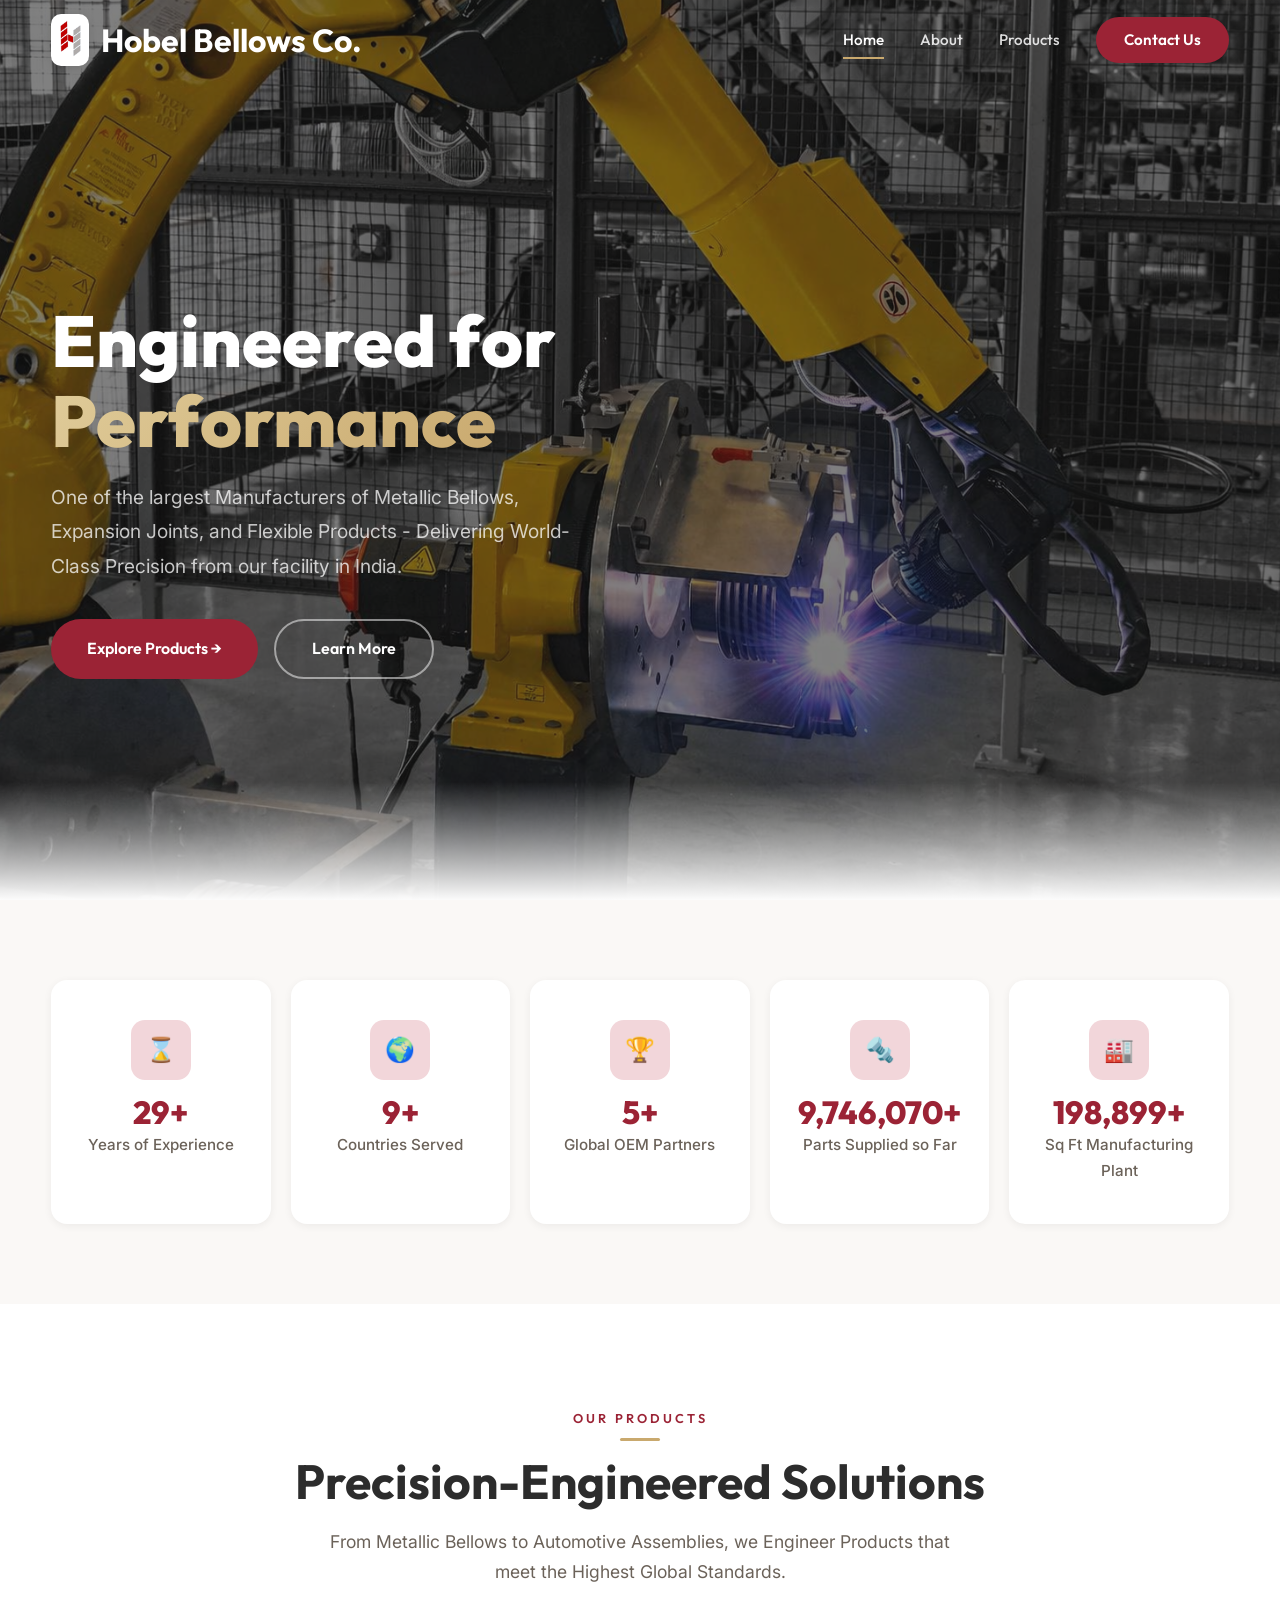
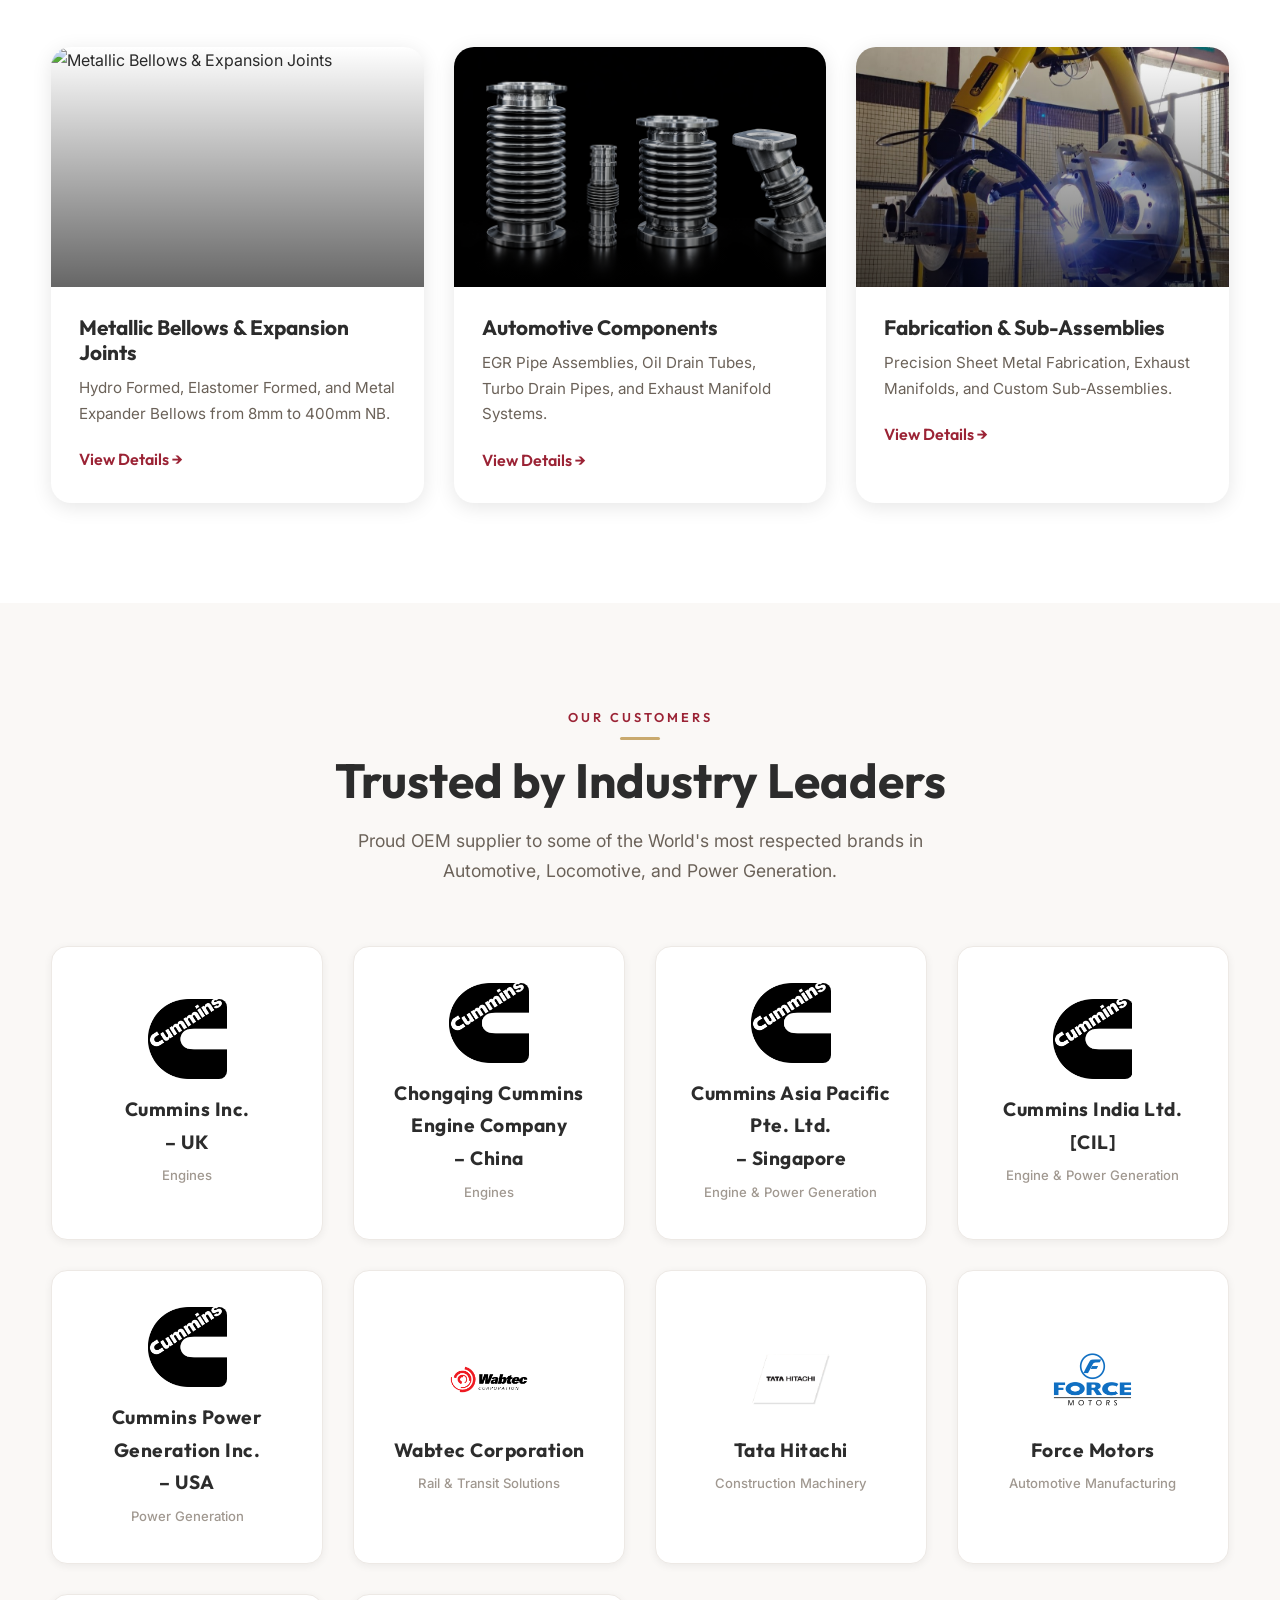
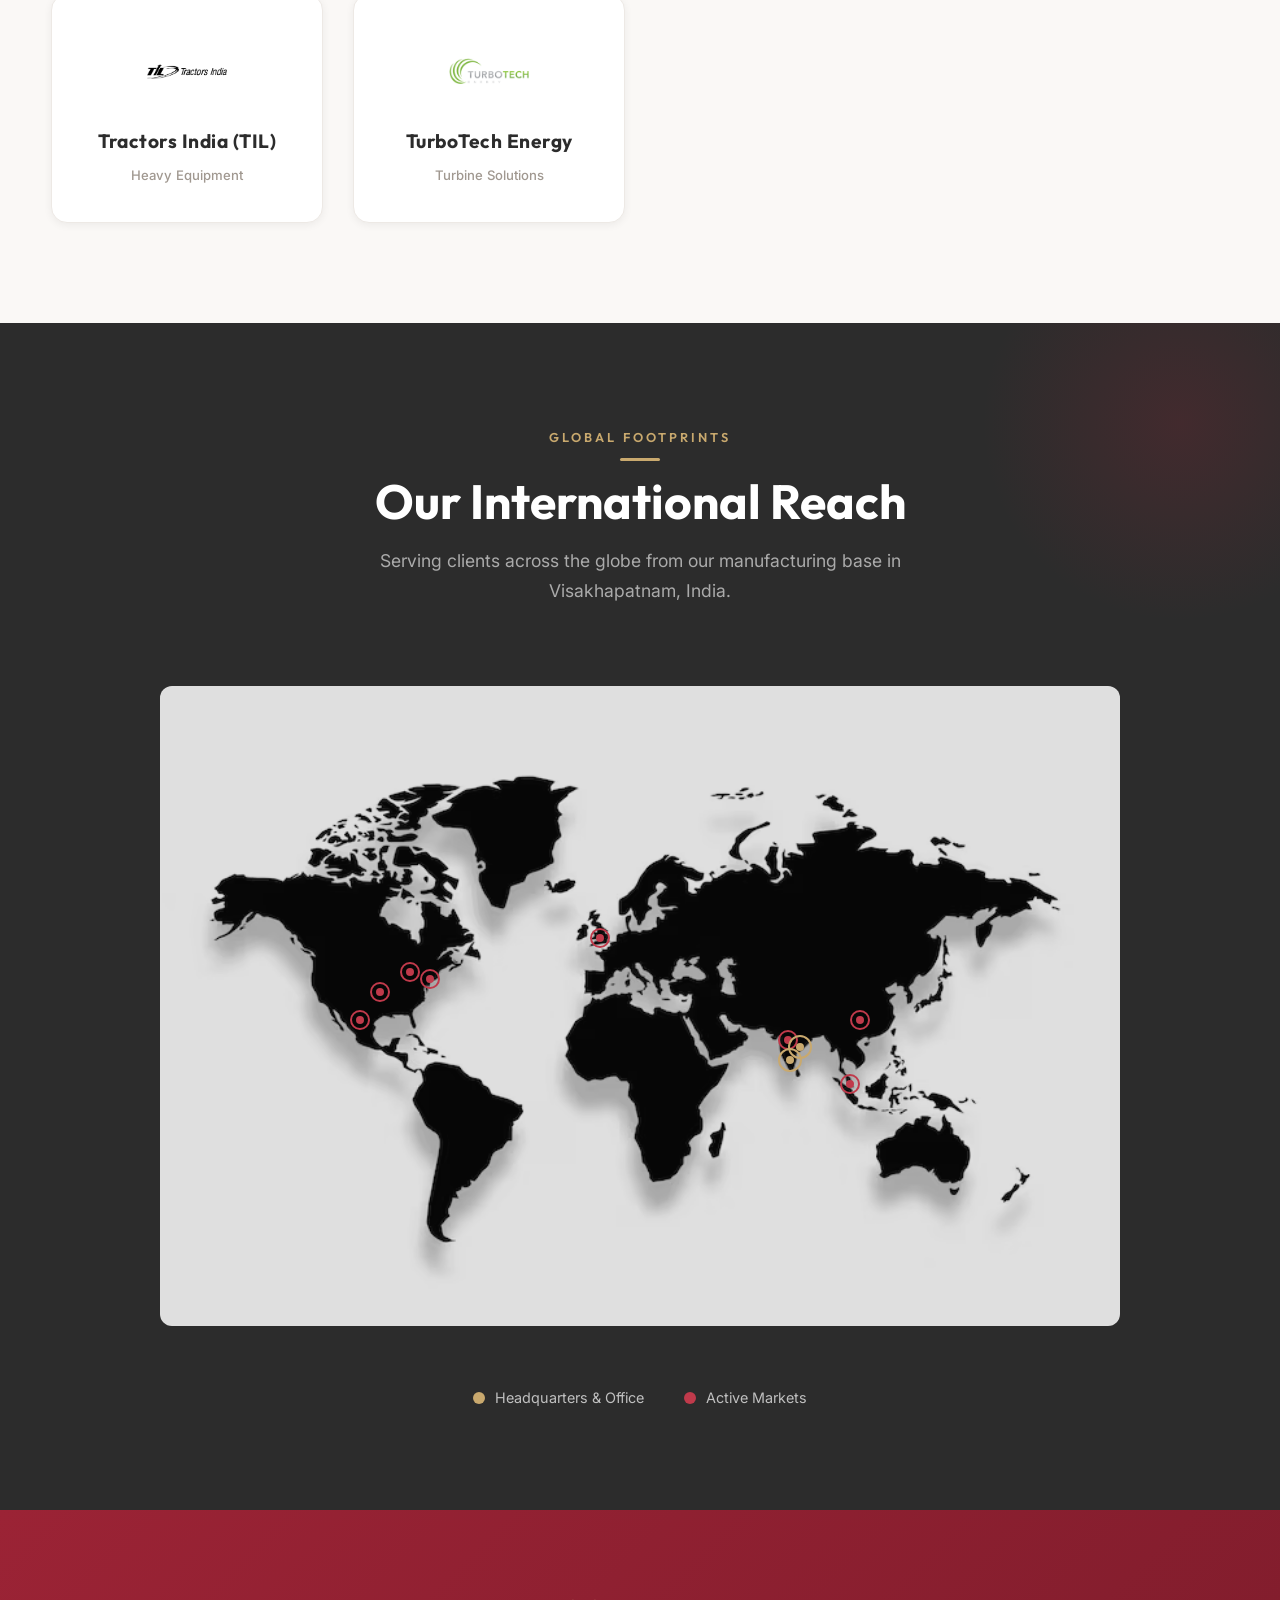
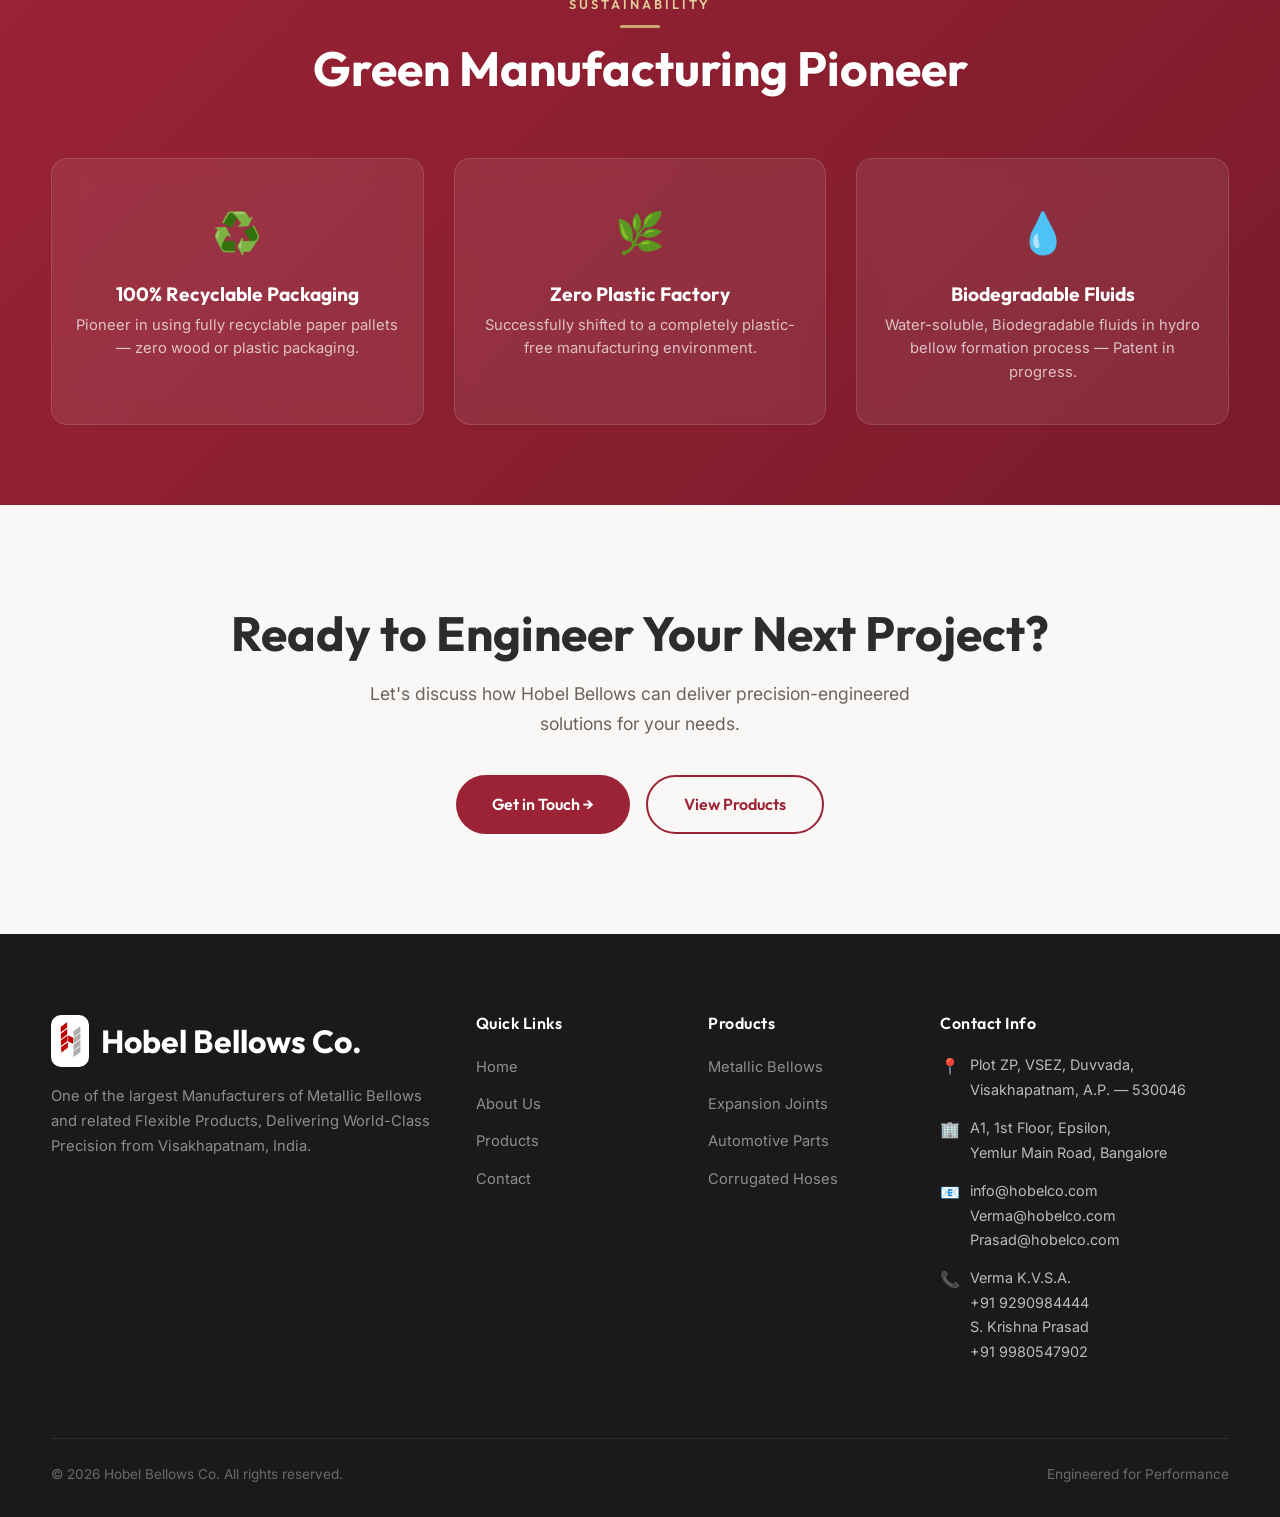
==== index.html @ fa60ea22 "updated website content" ====
<!DOCTYPE html>
<html lang="en">

<head>
    <meta charset="UTF-8">
    <meta name="viewport" content="width=device-width, initial-scale=1.0">
    <title>Home — Hobel Bellows Co.</title>
    <meta name="description"
        content="Hobel Bellows Co. is one of the largest Manufacturers of Metallic Mellows, Expansion Joints, Corrugated Hoses, and Automotive Components. ISO 9001:2015 & IATF 16949:2016 certified.">
    <link rel="stylesheet" href="css/style.css">
    <link rel="shortcut icon" type="image/x-icon" href="images/Favicon4.ico">
</head>

<body>

    <!-- ===== NAVBAR ===== -->
    <nav class="navbar" id="navbar">
        <div class="container">
            <a href="index.html" class="nav-logo">
                <img src="images/logo.png" alt="Hobel Bellows Logo" class="logo-img">
                Hobel Bellows Co.
            </a>
            <div class="nav-links" id="navLinks">
                <a href="index.html" class="active">Home</a>
                <a href="about.html">About</a>
                <a href="products.html">Products</a>
                <a href="contact.html" class="nav-cta">Contact Us</a>
            </div>
            <button class="hamburger" id="hamburger" aria-label="Toggle navigation">
                <span></span><span></span><span></span>
            </button>
        </div>
    </nav>

    <!-- ===== HERO ===== -->
    <section class="hero" id="hero">
        <div class="hero-visual"></div>
        <div class="container">
            <div class="hero-content">
                <h1>Engineered for <span class="highlight">Performance</span></h1>
                <!--<h1>Manufacturer of <span class="highlight">Metallic Expansion Bellows</span> & Flexible Connectors</h1>-->
                <p>One of the largest Manufacturers of Metallic Bellows, Expansion Joints, and Flexible Products -
                    Delivering World-Class Precision from our facility in India.</p>
                <div class="hero-buttons">
                    <a href="products.html" class="btn btn-primary">Explore Products →</a>
                    <a href="about.html" class="btn btn-outline">Learn More</a>
                </div>
            </div>
        </div>
    </section>

    <!-- ===== STATS ===== -->
    <section class="stats" id="stats">
        <div class="container">
            <div class="stats-grid">
                
                <div class="stat-card reveal">
                    <div class="stat-icon">⌛</div>
                    <div class="stat-number" data-count="30" data-suffix="+">0</div>
                    <div class="stat-label">Years of Experience</div>
                </div>
                <div class="stat-card reveal">
                    <div class="stat-icon">🌍</div>
                    <div class="stat-number" data-count="10" data-suffix="+">0</div>
                    <div class="stat-label">Countries Served</div>
                </div>
                <div class="stat-card reveal">
                    <div class="stat-icon">🏆</div>
                    <div class="stat-number" data-count="6" data-suffix="+">0</div>
                    <div class="stat-label">Global OEM Partners</div>
                </div>
                <div class="stat-card reveal">
                    <div class="stat-icon">🔩</div>
                    <div class="stat-number" data-count="9800000" data-suffix="+">0</div>
                    <div class="stat-label">Parts Supplied so Far</div>
                </div>
                <div class="stat-card reveal">
                    <div class="stat-icon">🏭</div>
                    <div class="stat-number" data-count="200000" data-suffix="+">0</div>
                    <div class="stat-label">Sq Ft Manufacturing Plant</div>
                </div>
            </div>
        </div>
    </section>

    <!-- ===== PRODUCTS OVERVIEW ===== -->
    <section class="products-overview section-padding" id="productsOverview">
        <div class="container">
            <div class="section-header reveal">
                <div class="label">Our Products</div>
                <h2>Precision-Engineered Solutions</h2>
                <p>From Metallic Bellows to Automotive Assemblies, we Engineer Products that meet the Highest Global
                    Standards.</p>
            </div>
            <div class="products-grid">
                <div class="product-card reveal">
                    <div class="product-card-img">
                        <img src="images/MBEJ.JPG" alt="Metallic Bellows & Expansion Joints">
                        <div class="overlay"></div>
                    </div>
                    <div class="product-card-body">
                        <h3>Metallic Bellows & Expansion Joints</h3>
                        <p>Hydro Formed, Elastomer Formed, and Metal Expander Bellows from 8mm to 400mm NB.</p>
                        <a href="products.html" class="card-link">View Details →</a>
                    </div>
                </div>
                <div class="product-card reveal">
                    <div class="product-card-img">
                        <img src="images/ACB3.JPG" alt="Automotive Components">
                        <div class="overlay"></div>
                    </div>
                    <div class="product-card-body">
                        <h3>Automotive Components</h3>
                        <p>EGR Pipe Assemblies, Oil Drain Tubes, Turbo Drain Pipes, and Exhaust Manifold Systems.</p>
                        <a href="products.html" class="card-link">View Details →</a>
                    </div>
                </div>
                <div class="product-card reveal">
                    <div class="product-card-img">
                        <img src="images/FSA2.JPG" alt="Sheet Metal Fabrication">
                        <div class="overlay"></div>
                    </div>
                    <div class="product-card-body">
                        <h3>Fabrication & Sub-Assemblies</h3>
                        <p>Precision Sheet Metal Fabrication, Exhaust Manifolds, and Custom Sub-Assemblies.</p>
                        <a href="products.html" class="card-link">View Details →</a>
                    </div>
                </div>
            </div>
        </div>
    </section>

    <!-- ===== OUR CUSTOMERS ===== -->
    <section class="customers section-padding" id="customers">
        <div class="container">
            <div class="section-header reveal">
                <div class="label">Our Customers</div>
                <h2>Trusted by Industry Leaders</h2>
                <p>Proud OEM supplier to some of the World's most respected brands in Automotive, Locomotive, and Power
                    Generation.</p>
            </div>
            <div class="customers-grid">
                <div class="customer-card reveal">
                    <img src="images/cummins.png" alt="Cummins" class="customer-logo">
                    <div class="customer-name">Cummins Inc. <br> – UK</div>
                    <div class="customer-division">Engines</div>
                </div>
                <div class="customer-card reveal">
                    <img src="images/cummins.png" alt="Cummins" class="customer-logo">
                    <div class="customer-name">Chongqing Cummins Engine Company <br> – China</div>
                    <div class="customer-division">Engines</div>
                </div>
                <div class="customer-card reveal">
                    <img src="images/cummins.png" alt="Cummins" class="customer-logo">
                    <div class="customer-name">Cummins Asia Pacific Pte. Ltd. <br> – Singapore</div>
                    <div class="customer-division">Engine & Power Generation</div>
                </div>
                <div class="customer-card reveal">
                    <img src="images/cummins.png" alt="Cummins" class="customer-logo">
                    <div class="customer-name">Cummins India Ltd.<br> [CIL]</div>
                    <div class="customer-division">Engine & Power Generation</div>
                </div>
                <div class="customer-card reveal">
                    <img src="images/cummins.png" alt="Cummins" class="customer-logo">
                    <div class="customer-name">Cummins Power Generation Inc. <br> – USA</div>
                    <div class="customer-division">Power Generation</div>
                </div>
                <div class="customer-card reveal">
                    <img src="images/wabtec.png" alt="Wabtec Corporation" class="customer-logo">
                    <div class="customer-name">Wabtec Corporation</div>
                    <div class="customer-division">Rail & Transit Solutions</div>
                </div>
                <div class="customer-card reveal">
                    <img src="images/tata-hitachi.png" alt="Tata Hitachi" class="customer-logo">
                    <div class="customer-name">Tata Hitachi</div>
                    <div class="customer-division">Construction Machinery</div>
                </div>
                <div class="customer-card reveal">
                    <img src="images/force-motors.png" alt="Force Motors" class="customer-logo">
                    <div class="customer-name">Force Motors</div>
                    <div class="customer-division">Automotive Manufacturing</div>
                </div>
                <div class="customer-card reveal">
                    <img src="images/til.png" alt="Tractors India (TIL)" class="customer-logo">
                    <div class="customer-name">Tractors India (TIL)</div>
                    <div class="customer-division">Heavy Equipment</div>
                </div>
                <div class="customer-card reveal">
                    <img src="images/turbotech.png" alt="TurboTech Energy" class="customer-logo">
                    <div class="customer-name">TurboTech Energy</div>
                    <div class="customer-division">Turbine Solutions</div>
                </div>
            </div>
        </div>
    </section>

    <!-- ===== GLOBAL FOOTPRINTS ===== -->
    <section class="global-footprint section-padding" id="globalFootprint">
        <div class="container">
            <div class="section-header reveal">
                <div class="label">Global Footprints</div>
                <h2>Our International Reach</h2>
                <p>Serving clients across the globe from our manufacturing base in Visakhapatnam, India.</p>
            </div>
            <div class="map-container reveal">
                <!-- World Map Image -->
                <img src="images/world-map.png" alt="World Map" class="world-map-img">

                <!-- Map Markers — positioned as % of the map container -->
                <!-- USA West Coast -->
                <div class="map-marker" style="left: 29%; top: 46%;">
                    <div class="dot"></div>
                    <div class="tooltip">CPG, Fredly, USA</div>
                </div>
                <!-- USA East Coast -->
                <div class="map-marker" style="left: 24%; top: 48%;">
                    <div class="dot"></div>
                    <div class="tooltip">Wabtech, Texas, USA <br> Wabtech, Plainfield, USA <br> Wabtech,Pennsylvania,
                        USA
                        <br> Wabtech,Grove City, USA <br> Wabtech, Reno, USA
                    </div>
                </div>
                <!-- Mexico -->
                <div class="map-marker" style="left: 22%; top: 52%;">
                    <div class="dot"></div>
                    <div class="tooltip">CPG, Mexico</div>
                </div>
                <!-- Brazil -->
                <div class="map-marker" style="left: 27%; top: 45%;">
                    <div class="dot"></div>
                    <div class="tooltip">Cummins, Colombus, USA<br>Cummins, Seymore, USA</div>
                </div>
                <!-- Central Europe (Germany) -->
                <div class="map-marker" style="left: 64.8%; top: 55%;">
                    <div class="dot"></div>
                    <div class="tooltip">INDIA<br>CIL, Maharashtra<br> TCPL, Maharashtra<br>FML, Madhaya Pradesh<br>TIL,
                        Kolkata<br>Turbotech Energy, Bangalore</div>
                </div>
                <!-- South Africa -->
                <div class="map-marker" style="left: 46%; top: 40%;">
                    <div class="dot"></div>
                    <div class="tooltip">Cummins, Daventry, UK <br>Cummins, Darlington, UK <br>Cummins, Blyth, UK</div>
                </div>
                <!-- India — Visakhapatnam (HQ) -->
                <div class="map-marker hq" style="left: 66%; top: 56%;">
                    <div class="dot"></div>
                    <div class="tooltip">🏭 Visakhapatnam, India (HQ)</div>
                </div>
                <!-- India — Bangalore -->
                <div class="map-marker hq" style="left: 65%; top: 58%;">
                    <div class="dot"></div>
                    <div class="tooltip">📍 Bangalore, India (Office)</div>
                </div>
                <!-- China -->
                <div class="map-marker" style="left: 72%; top: 52%;">
                    <div class="dot"></div>
                    <div class="tooltip">Chongqing, China</div>
                </div>
                <!-- Southeast Asia (Singapore/Malaysia) -->
                <div class="map-marker" style="left: 71%; top: 61.5%;">
                    <div class="dot"></div>
                    <div class="tooltip">Cummins, Singapore</div>
                </div>
            </div>

            <div class="map-legend reveal">
                <div class="map-legend-item">
                    <div class="legend-dot hq"></div>
                    <span>Headquarters & Office</span>
                </div>
                <div class="map-legend-item">
                    <div class="legend-dot"></div>
                    <span>Active Markets</span>
                </div>
            </div>
        </div>
    </section>

    <!-- ===== SUSTAINABILITY ===== -->
    <section class="sustainability" id="sustainability">
        <div class="container">
            <div class="section-header reveal">
                <div class="label" style="color: var(--gold-light);">Sustainability</div>
                <h2 style="color: var(--white);">Green Manufacturing Pioneer</h2>
            </div>
            <div class="sustain-grid">
                <div class="sustain-card reveal">
                    <div class="icon">♻️</div>
                    <h3>100% Recyclable Packaging</h3>
                    <p>Pioneer in using fully recyclable paper pallets — zero wood or plastic packaging.</p>
                </div>
                <div class="sustain-card reveal">
                    <div class="icon">🌿</div>
                    <h3>Zero Plastic Factory</h3>
                    <p>Successfully shifted to a completely plastic-free manufacturing environment.</p>
                </div>
                <div class="sustain-card reveal">
                    <div class="icon">💧</div>
                    <h3>Biodegradable Fluids</h3>
                    <p>Water-soluble, Biodegradable fluids in hydro bellow formation process — Patent in progress.</p>
                </div>
            </div>
        </div>
    </section>

    <!-- ===== CTA ===== -->
    <section class="cta-section" id="cta">
        <div class="container reveal">
            <h2>Ready to Engineer Your Next Project?</h2>
            <p>Let's discuss how Hobel Bellows can deliver precision-engineered solutions for your needs.</p>
            <div class="cta-buttons">
                <a href="contact.html" class="btn btn-primary">Get in Touch →</a>
                <a href="products.html" class="btn btn-outline-dark">View Products</a>
            </div>
        </div>
    </section>

    <!-- ===== FOOTER ===== -->
    <footer class="footer" id="footer">
        <div class="container">
            <div class="footer-grid">
                <div class="footer-brand">
                    <a href="index.html" class="nav-logo" style="color: var(--white);">
                        <img src="images/logo.png" alt="Hobel Bellows Logo" class="logo-img">
                        Hobel Bellows Co.
                    </a>
                    <p>One of the largest Manufacturers of Metallic Bellows and related Flexible Products, Delivering
                        World-Class Precision from Visakhapatnam, India.</p>
                </div>
                <div>
                    <h4>Quick Links</h4>
                    <ul class="footer-links">
                        <li><a href="index.html">Home</a></li>
                        <li><a href="about.html">About Us</a></li>
                        <li><a href="products.html">Products</a></li>
                        <li><a href="contact.html">Contact</a></li>
                    </ul>
                </div>
                <div>
                    <h4>Products</h4>
                    <ul class="footer-links">
                        <li><a href="products.html">Metallic Bellows</a></li>
                        <li><a href="products.html">Expansion Joints</a></li>
                        <li><a href="products.html">Automotive Parts</a></li>
                        <li><a href="products.html">Corrugated Hoses</a></li>
                    </ul>
                </div>
                <div>
                    <h4>Contact Info</h4>
                    <div class="footer-contact-item">
                        <span class="icon">📍</span>
                        <span>Plot ZP, VSEZ, Duvvada,<br>Visakhapatnam, A.P. — 530046</span>
                    </div>
                    <div class="footer-contact-item">
                        <span class="icon">🏢</span>
                        <span>A1, 1st Floor, Epsilon,<br>Yemlur Main Road, Bangalore</span>
                    </div>
                    <div class="footer-contact-item">
                        <span class="icon">📧</span>
                        <span>info@hobelco.com<br>Verma@hobelco.com<br>Prasad@hobelco.com</span>
                    </div>
                    <div class="footer-contact-item">
                        <span class="icon">📞</span>
                        <span>Verma K.V.S.A.<br>+91 9290984444 <br>S. Krishna Prasad<br>+91 9980547902</span>
                    </div>
                    <!-- Add phone/email here -->
                </div>
            </div>
            <div class="footer-bottom">
                <span>© 2026 Hobel Bellows Co. All rights reserved.</span>
                <span>Engineered for Performance</span>
            </div>
        </div>
    </footer>

    <script src="js/main.js"></script>
</body>

</html>
---- css/style.css ----
/* ==========================================
   HOBEL BELLOWS CO. — GLOBAL STYLESHEET
   Theme: Brick Red + White
   ========================================== */

/* ---------- Google Fonts ---------- */
@import url('https://fonts.googleapis.com/css2?family=Outfit:wght@300;400;500;600;700;800&family=Inter:wght@300;400;500;600&display=swap');

/* ---------- CSS Custom Properties ---------- */
:root {
    /* Primary — Brick Red palette */
    --primary: #9B2335;
    --primary-dark: #7A1B2A;
    --primary-light: #C03A4B;
    --primary-pale: #F2D6DA;

    /* Neutrals */
    --white: #FFFFFF;
    --off-white: #FAF8F6;
    --gray-50: #F7F5F3;
    --gray-100: #EDE9E5;
    --gray-200: #D5CFC9;
    --gray-400: #A09890;
    --gray-600: #6B6259;
    --gray-800: #3A352F;
    --charcoal: #2C2C2C;
    --black: #1a1a1a;

    /* Accent */
    --gold: #C9A96E;
    --gold-light: #E0CC9A;

    /* Functional */
    --success: #2E7D32;
    --shadow-sm: 0 2px 8px rgba(0, 0, 0, 0.06);
    --shadow-md: 0 4px 20px rgba(0, 0, 0, 0.10);
    --shadow-lg: 0 8px 40px rgba(0, 0, 0, 0.15);
    --shadow-xl: 0 16px 60px rgba(0, 0, 0, 0.20);

    /* Layout */
    --max-width: 1280px;
    --nav-height: 80px;

    /* Transitions */
    --ease: cubic-bezier(0.4, 0, 0.2, 1);
}

/* ---------- Reset ---------- */
*,
*::before,
*::after {
    box-sizing: border-box;
    margin: 0;
    padding: 0;
}

html {
    scroll-behavior: smooth;
    font-size: 16px;
}

body {
    font-family: 'Inter', sans-serif;
    color: var(--charcoal);
    background: var(--white);
    line-height: 1.7;
    overflow-x: hidden;
}

img {
    max-width: 100%;
    height: auto;
    display: block;
}

a {
    text-decoration: none;
    color: inherit;
    transition: color 0.3s var(--ease);
}

ul {
    list-style: none;
}

h1,
h2,
h3,
h4,
h5,
h6 {
    font-family: 'Outfit', sans-serif;
    line-height: 1.2;
}

/* ---------- Utility ---------- */
.container {
    width: 92%;
    max-width: var(--max-width);
    margin: 0 auto;
}

.section-padding {
    padding: 100px 0;
}

.text-center {
    text-align: center;
}

.section-header {
    text-align: center;
    margin-bottom: 60px;
}

.section-header .label {
    display: inline-block;
    font-family: 'Outfit', sans-serif;
    font-size: 0.8rem;
    font-weight: 600;
    letter-spacing: 3px;
    text-transform: uppercase;
    color: var(--primary);
    margin-bottom: 12px;
    position: relative;
    padding-bottom: 12px;
}

.section-header .label::after {
    content: '';
    position: absolute;
    bottom: 0;
    left: 50%;
    transform: translateX(-50%);
    width: 40px;
    height: 3px;
    background: var(--gold);
    border-radius: 2px;
}

.section-header h2 {
    font-size: clamp(2rem, 4vw, 3rem);
    font-weight: 700;
    color: var(--charcoal);
    margin-bottom: 16px;
}

.section-header p {
    font-size: 1.1rem;
    color: var(--gray-600);
    max-width: 640px;
    margin: 0 auto;
}

/* ==========================================
   NAVBAR
   ========================================== */
.navbar {
    position: fixed;
    top: 0;
    left: 0;
    width: 100%;
    height: var(--nav-height);
    z-index: 1000;
    transition: all 0.4s var(--ease);
    background: transparent;
}

.navbar.scrolled {
    background: rgba(255, 255, 255, 0.97);
    backdrop-filter: blur(12px);
    box-shadow: var(--shadow-md);
}

.navbar .container {
    display: flex;
    align-items: center;
    justify-content: space-between;
    height: 100%;
}

.nav-logo {
    display: flex;
    align-items: center;
    gap: 12px;
    font-family: 'Outfit', sans-serif;
    font-weight: 700;
    font-size: 2rem;
    color: var(--white);
    transition: color 0.3s var(--ease);
}

.navbar.scrolled .nav-logo {
    color: var(--primary);
}

.nav-logo .logo-icon {
    width: 44px;
    height: 44px;
    background: var(--primary);
    border-radius: 12px;
    display: flex;
    align-items: center;
    justify-content: center;
    color: var(--white);
    font-size: 1.2rem;
    font-weight: 800;
}

.navbar.scrolled .nav-logo .logo-icon {
    background: var(--primary);
}

.nav-logo .logo-img {
    height: 52px;
    width: auto;
    object-fit: contain;
    border-radius: 10px;
    background: var(--white);
    padding: 4px;
    box-shadow: 0 2px 8px rgba(0, 0, 0, 0.1);
}

.nav-links {
    display: flex;
    align-items: center;
    gap: 36px;
}

.nav-links a {
    font-family: 'Outfit', sans-serif;
    font-weight: 500;
    font-size: 0.95rem;
    color: rgba(255, 255, 255, 0.85);
    position: relative;
    padding: 4px 0;
    transition: color 0.3s var(--ease);
}

.navbar.scrolled .nav-links a {
    color: var(--gray-600);
}

.nav-links a::after {
    content: '';
    position: absolute;
    bottom: -2px;
    left: 0;
    width: 0;
    height: 2px;
    background: var(--gold);
    transition: width 0.3s var(--ease);
}

.nav-links a:hover::after,
.nav-links a.active::after {
    width: 100%;
}

.nav-links a:hover,
.nav-links a.active {
    color: var(--white);
}

.navbar.scrolled .nav-links a:hover,
.navbar.scrolled .nav-links a.active {
    color: var(--primary);
}

.nav-cta {
    background: var(--primary) !important;
    color: var(--white) !important;
    padding: 10px 28px !important;
    border-radius: 50px;
    font-weight: 600 !important;
    transition: all 0.3s var(--ease) !important;
}

.nav-cta:hover {
    background: var(--primary-dark) !important;
    transform: translateY(-2px);
    box-shadow: 0 4px 15px rgba(155, 35, 53, 0.4);
}

.nav-cta::after {
    display: none !important;
}

/* Hamburger */
.hamburger {
    display: none;
    flex-direction: column;
    gap: 5px;
    cursor: pointer;
    z-index: 1001;
    background: none;
    border: none;
    padding: 5px;
}

.hamburger span {
    width: 28px;
    height: 2.5px;
    background: var(--white);
    border-radius: 4px;
    transition: all 0.3s var(--ease);
}

.navbar.scrolled .hamburger span {
    background: var(--charcoal);
}

.hamburger.active span:nth-child(1) {
    transform: rotate(45deg) translate(5px, 5px);
}

.hamburger.active span:nth-child(2) {
    opacity: 0;
}

.hamburger.active span:nth-child(3) {
    transform: rotate(-45deg) translate(5px, -5px);
}

/* ==========================================
   BUTTONS
   ========================================== */
.btn {
    display: inline-flex;
    align-items: center;
    gap: 8px;
    padding: 14px 36px;
    border-radius: 50px;
    font-family: 'Outfit', sans-serif;
    font-weight: 600;
    font-size: 1rem;
    cursor: pointer;
    border: none;
    transition: all 0.3s var(--ease);
    position: relative;
    overflow: hidden;
}

.btn-primary {
    background: var(--primary);
    color: var(--white);
}

.btn-primary:hover {
    background: var(--primary-dark);
    transform: translateY(-3px);
    box-shadow: 0 8px 25px rgba(155, 35, 53, 0.4);
}

.btn-outline {
    background: transparent;
    color: var(--white);
    border: 2px solid rgba(255, 255, 255, 0.5);
}

.btn-outline:hover {
    background: var(--white);
    color: var(--primary);
    border-color: var(--white);
    transform: translateY(-3px);
}

.btn-outline-dark {
    background: transparent;
    color: var(--primary);
    border: 2px solid var(--primary);
}

.btn-outline-dark:hover {
    background: var(--primary);
    color: var(--white);
    transform: translateY(-3px);
    box-shadow: 0 8px 25px rgba(155, 35, 53, 0.3);
}

/* ==========================================
   HERO SECTION
   ========================================== */
.hero {
    min-height: 100vh;
    display: flex;
    align-items: center;
    position: relative;
    background:var(--black);
    overflow: hidden;
}

.hero::before {
    content: '';
    position: absolute;
    inset: 0;
    background: url('../images/RB6.JPG') center/cover no-repeat;
    opacity: 0.45;
    z-index: 0;
}

.hero::after {
    content: '';
    position: absolute;
    bottom: -2px;
    left: 0;
    width: 100%;
    height: 120px;
    background: linear-gradient(to top, var(--white), transparent);
    z-index: 1;
}

.hero .container {
    position: relative;
    z-index: 2;
}

.hero-content {
    max-width: 720px;
    padding-top: 80px;
}

.hero-badge {
    display: inline-flex;
    align-items: center;
    gap: 8px;
    background: rgba(255, 255, 255, 0.1);
    backdrop-filter: blur(10px);
    border: 1px solid rgba(255, 255, 255, 0.15);
    padding: 8px 20px;
    border-radius: 50px;
    font-size: 0.85rem;
    color: var(--gold-light);
    font-weight: 500;
    margin-bottom: 24px;
}

.hero-badge span {
    animation: pulse-dot 2s infinite;
}

@keyframes pulse-dot {

    0%,
    100% {
        opacity: 1;
    }

    50% {
        opacity: 0.4;
    }
}

.hero h1 {
    font-size: clamp(2.8rem, 6vw, 4.5rem);
    font-weight: 800;
    color: var(--white);
    margin-bottom: 20px;
    line-height: 1.1;
}

.hero h1 .highlight {
    background: linear-gradient(135deg, var(--gold-light), var(--gold));
    -webkit-background-clip: text;
    -webkit-text-fill-color: transparent;
    background-clip: text;
}

.hero p {
    font-size: 1.2rem;
    color: rgba(255, 255, 255, 0.75);
    margin-bottom: 36px;
    max-width: 560px;
    line-height: 1.8;
}

.hero-buttons {
    display: flex;
    gap: 16px;
    flex-wrap: wrap;
}

.hero-visual {
    position: absolute;
    right: -5%;
    top: 50%;
    transform: translateY(-50%);
    width: 500px;
    height: 500px;
    border-radius: 50%;
    background: radial-gradient(circle, rgb(0, 0, 0) 0%, transparent 0%);
    filter: blur(60px);
    z-index: 0;
}

/* ==========================================
   STATS SECTION
   ========================================== */
.stats {
    padding: 80px 0;
    background: var(--off-white);
    position: relative;
}

.stats-grid {
    display: grid;
    grid-template-columns: repeat(5, 1fr);
    gap: 20px;
}

.stat-card {
    text-align: center;
    padding: 40px 20px;
    background: var(--white);
    border-radius: 16px;
    box-shadow: var(--shadow-sm);
    position: relative;
    overflow: hidden;
    transition: transform 0.3s var(--ease), box-shadow 0.3s var(--ease);
}

.stat-card:hover {
    transform: translateY(-6px);
    box-shadow: var(--shadow-lg);
}

.stat-card::before {
    content: '';
    position: center;
    top: 0;
    left: 0;
    width: 100%;
    height: 4px;
    background: linear-gradient(90deg, var(--primary), var(--gold));
}

.stat-icon {
    width: 60px;
    height: 60px;
    border-radius: 14px;
    background: var(--primary-pale);
    display: flex;
    align-items: center;
    justify-content: center;
    margin: 0 auto 16px;
    font-size: 1.5rem;
}

.stat-number {
    font-family: 'Outfit', sans-serif;
    font-size: 2rem;
    font-weight: 800;
    color: var(--primary);
    line-height: 1;
    margin-bottom: 4px;
}

.stat-label {
    font-size: 0.95rem;
    color: var(--gray-600);
    font-weight: 500;
}

/* ==========================================
   PRODUCTS OVERVIEW
   ========================================== */
.products-overview {
    padding: 100px 0;
    background: var(--white);
}

.products-grid {
    display: grid;
    grid-template-columns: repeat(3, 1fr);
    gap: 30px;
}

.product-card {
    border-radius: 20px;
    overflow: hidden;
    background: var(--white);
    box-shadow: var(--shadow-md);
    transition: transform 0.4s var(--ease), box-shadow 0.4s var(--ease);
    position: relative;
}

.product-card:hover {
    transform: translateY(-10px);
    box-shadow: var(--shadow-xl);
}

.product-card-img {
    height: 240px;
    overflow: hidden;
    position: relative;
}

.product-card-img img {
    width: 100%;
    height: 100%;
    object-fit: cover;
    transition: transform 0.5s var(--ease);
}

.product-card:hover .product-card-img img {
    transform: scale(1.08);
}

.product-card-img .overlay {
    position: absolute;
    inset: 0;
    background: linear-gradient(to top, rgba(0, 0, 0, 0.6), transparent);
}

.product-card-body {
    padding: 28px;
}

.product-card-body h3 {
    font-size: 1.3rem;
    font-weight: 700;
    color: var(--charcoal);
    margin-bottom: 10px;
}

.product-card-body p {
    font-size: 0.95rem;
    color: var(--gray-600);
    margin-bottom: 20px;
}

.product-card-body .card-link {
    font-family: 'Outfit', sans-serif;
    font-weight: 600;
    color: var(--primary);
    display: inline-flex;
    align-items: center;
    gap: 6px;
    transition: gap 0.3s var(--ease);
}

.product-card-body .card-link:hover {
    gap: 12px;
}

/* ==========================================
   CUSTOMERS SECTION
   ========================================== */
.customers {
    padding: 100px 0;
    background: var(--off-white);
}

.customers-grid {
    display: grid;
    grid-template-columns: repeat(4, 1fr);
    gap: 30px;
    max-width: 2560px;
    margin: 0 auto;
}

.customer-card {
    background: var(--white);
    border-radius: 16px;
    padding: 36px 28px;
    display: flex;
    flex-direction: column;
    align-items: center;
    justify-content: center;
    text-align: center;
    box-shadow: var(--shadow-sm);
    border: 1px solid var(--gray-100);
    transition: all 0.4s var(--ease);
    min-height: 140px;
    position: relative;
    overflow: hidden;
}

.customer-card::before {
    content: '';
    position: absolute;
    inset: 0;
    border-radius: 16px;
    border: 2px solid transparent;
    transition: border-color 0.4s var(--ease);
}

.customer-card:hover {
    transform: translateY(-6px);
    box-shadow: var(--shadow-lg);
}

.customer-card:hover::before {
    border-color: var(--primary-pale);
}

.customer-card .customer-name {
    font-family: 'Outfit', sans-serif;
    font-size: 1.2rem;
    font-weight: 700;
    color: var(--charcoal);
    letter-spacing: 0.5px;
}

.customer-card .customer-division {
    font-size: 0.82rem;
    color: var(--gray-400);
    margin-top: 6px;
    font-weight: 500;
}

.customer-card .customer-icon {
    width: 56px;
    height: 56px;
    border-radius: 50%;
    background: var(--primary-pale);
    display: flex;
    align-items: center;
    justify-content: center;
    margin-bottom: 14px;
    font-size: 1.4rem;
    color: var(--primary);
    font-weight: 700;
    font-family: 'Outfit', sans-serif;
}

.customer-card .customer-logo {
    width: 80px;
    height: 80px;
    object-fit: contain;
    margin-bottom: 14px;
    border-radius: 8px;
}

/* ==========================================
   GLOBAL FOOTPRINTS — SVG MAP
   ========================================== */
.global-footprint {
    padding: 100px 0;
    background: var(--charcoal);
    color: var(--white);
    position: relative;
    overflow: hidden;
}

.global-footprint::before {
    content: '';
    position: absolute;
    top: -100px;
    right: -100px;
    width: 400px;
    height: 400px;
    border-radius: 50%;
    background: radial-gradient(circle, rgba(155, 35, 53, 0.2), transparent 70%);
}

.global-footprint .section-header .label {
    color: var(--gold);
}

.global-footprint .section-header h2 {
    color: var(--white);
}

.global-footprint .section-header p {
    color: rgba(255, 255, 255, 0.6);
}

.map-container {
    position: relative;
    max-width: 1000px;
    margin: 0 auto;
    padding: 20px;
}

.world-map-svg {
    width: 100%;
    height: auto;
}

.world-map-svg .land {
    fill: rgba(255, 255, 255, 0.08);
    stroke: rgba(255, 255, 255, 0.15);
    stroke-width: 0.5;
}

.world-map-img {
    width: 100%;
    height: auto;
    border-radius: 12px;
    opacity: 0.85;
}

.map-marker {
    position: absolute;
    transform: translate(-50%, -50%);
    z-index: 5;
}

.map-marker .dot {
    width: 8px;
    height: 8px;
    border-radius: 50%;
    background: var(--primary-light);
    position: relative;
    cursor: pointer;
    transition: transform 0.3s var(--ease);
}

.map-marker .dot::before {
    content: '';
    position: absolute;
    inset: -6px;
    border-radius: 50%;
    border: 2px solid var(--primary-light);
    animation: marker-pulse 2s infinite;
}

.map-marker:hover .dot {
    transform: scale(0.5);
}

.map-marker .tooltip {
    position: absolute;
    bottom: calc(100% + 12px);
    left: 50%;
    transform: translateX(-50%);
    background: var(--white);
    color: var(--charcoal);
    padding: 8px 16px;
    border-radius: 8px;
    font-size: 0.82rem;
    font-weight: 600;
    white-space: nowrap;
    box-shadow: var(--shadow-md);
    opacity: 0;
    pointer-events: none;
    transition: opacity 0.3s var(--ease), transform 0.3s var(--ease);
    transform: translateX(-50%) translateY(4px);
}

.map-marker .tooltip::after {
    content: '';
    position: absolute;
    top: 100%;
    left: 50%;
    transform: translateX(-50%);
    border: 6px solid transparent;
    border-top-color: var(--white);
}

.map-marker:hover .tooltip {
    opacity: 1;
    transform: translateX(-50%) translateY(0);
}

@keyframes marker-pulse {
    0% {
        transform: scale(1);
        opacity: 0.8;
    }

    50% {
        transform: scale(1.5);
        opacity: 0;
    }

    100% {
        transform: scale(1);
        opacity: 0;
    }
}

.map-legend {
    display: flex;
    justify-content: center;
    gap: 40px;
    margin-top: 40px;
    flex-wrap: wrap;
}

.map-legend-item {
    display: flex;
    align-items: center;
    gap: 10px;
    font-size: 0.9rem;
    color: rgba(255, 255, 255, 0.7);
}

.map-legend-item .legend-dot {
    width: 12px;
    height: 12px;
    border-radius: 50%;
    background: var(--primary-light);
}

.map-legend-item .legend-dot.hq {
    background: var(--gold);
}

/* Marker variations */
.map-marker.hq .dot {
    background: var(--gold);
    width: 8px;
    height: 8px;
}

.map-marker.hq .dot::before {
    border-color: var(--gold);
    inset: -8px;
}

/* ==========================================
   SUSTAINABILITY
   ========================================== */
.sustainability {
    padding: 80px 0;
    background: linear-gradient(135deg, var(--primary) 0%, var(--primary-dark) 100%);
    color: var(--white);
}

.sustain-grid {
    display: grid;
    grid-template-columns: repeat(3, 1fr);
    gap: 30px;
}

.sustain-card {
    text-align: center;
    padding: 40px 24px;
    background: rgba(255, 255, 255, 0.08);
    backdrop-filter: blur(10px);
    border: 1px solid rgba(255, 255, 255, 0.12);
    border-radius: 16px;
    transition: all 0.3s var(--ease);
}

.sustain-card:hover {
    background: rgba(255, 255, 255, 0.14);
    transform: translateY(-4px);
}

.sustain-card .icon {
    font-size: 2.5rem;
    margin-bottom: 16px;
}

.sustain-card h3 {
    font-size: 1.2rem;
    margin-bottom: 8px;
}

.sustain-card p {
    font-size: 0.92rem;
    color: rgba(255, 255, 255, 0.7);
    line-height: 1.6;
}

/* ==========================================
   CTA / QUICK CONTACT
   ========================================== */
.cta-section {
    padding: 100px 0;
    background: var(--off-white);
    text-align: center;
}

.cta-section h2 {
    font-size: clamp(2rem, 4vw, 3rem);
    font-weight: 700;
    color: var(--charcoal);
    margin-bottom: 16px;
}

.cta-section p {
    font-size: 1.1rem;
    color: var(--gray-600);
    margin-bottom: 36px;
    max-width: 560px;
    margin-left: auto;
    margin-right: auto;
}

.cta-buttons {
    display: flex;
    gap: 16px;
    justify-content: center;
    flex-wrap: wrap;
}

/* ==========================================
   FOOTER
   ========================================== */
.footer {
    background: var(--black);
    color: rgba(255, 255, 255, 0.7);
    padding: 80px 0 30px;
}

.footer-grid {
    display: grid;
    grid-template-columns: 2fr 1fr 1fr 1.5fr;
    gap: 40px;
    margin-bottom: 60px;
}

.footer-brand p {
    margin-top: 16px;
    font-size: 0.92rem;
    line-height: 1.7;
    color: rgba(255, 255, 255, 0.5);
}

.footer h4 {
    font-family: 'Outfit', sans-serif;
    font-weight: 600;
    font-size: 1rem;
    color: var(--white);
    margin-bottom: 20px;
    letter-spacing: 0.5px;
}

.footer-links li {
    margin-bottom: 10px;
}

.footer-links a {
    font-size: 0.92rem;
    color: rgba(255, 255, 255, 0.5);
    transition: color 0.3s var(--ease), padding-left 0.3s var(--ease);
}

.footer-links a:hover {
    color: var(--gold);
    padding-left: 6px;
}

.footer-contact-item {
    display: flex;
    gap: 10px;
    margin-bottom: 14px;
    font-size: 0.9rem;
}

.footer-contact-item .icon {
    color: var(--primary-light);
    font-size: 1rem;
}

.footer-bottom {
    border-top: 1px solid rgba(255, 255, 255, 0.08);
    padding-top: 24px;
    display: flex;
    justify-content: space-between;
    align-items: center;
    font-size: 0.85rem;
    color: rgba(255, 255, 255, 0.35);
}

/* ==========================================
   ABOUT PAGE
   ========================================== */
/* Page Hero (inner pages) */
.page-hero {
    min-height: 60vh;
    display: flex;
    align-items: center;
    justify-content: right;
    position: relative;
    background: linear-gradient(135deg, var(--black) 0%, var(--black) 50%);
    text-align: center;
    padding-top: var(--nav-height);
}

.page-hero::before {
    content: '';
    position: absolute;
    inset: 0;
    background: url('../images/HBC.JPG') center/cover no-repeat;
    opacity: 0.1;
}

.page-hero::after {
    content: '';
    position: absolute;
    bottom: -2px;
    left: 0;
    width: 100%;
    height: 80px;
    background: linear-gradient(to top, var(--white), transparent);
}

.page-hero .container {
    position: relative;
    z-index: 2;
}

.page-hero h1 {
    font-size: clamp(2.5rem, 5vw, 3.5rem);
    font-weight: 800;
    color: var(--white);
    margin-bottom: 16px;
}

.page-hero p {
    font-size: 1.2rem;
    color: rgba(255, 255, 255, 0.6);
    max-width: 600px;
    margin: 0 auto;
}

.breadcrumb {
    display: flex;
    justify-content: center;
    gap: 8px;
    margin-top: 20px;
    font-size: 0.9rem;
}

.breadcrumb a {
    color: rgba(255, 255, 255, 0.5);
}

.breadcrumb a:hover {
    color: var(--gold);
}

.breadcrumb span {
    color: var(--gold);
}

/* About content */
.about-story {
    padding: 100px 0;
}

.about-grid {
    display: grid;
    grid-template-columns: 1fr 1fr;
    gap: 60px;
    align-items: center;
}

.about-img {
    border-radius: 20px;
    overflow: hidden;
    box-shadow: var(--shadow-lg);
    position: relative;
}

.about-img img {
    width: 100%;
    height: 400px;
    object-fit: cover;
}

.about-img .experience-badge {
    position: absolute;
    bottom: 20px;
    right: 20px;
    background: var(--primary);
    color: var(--white);
    padding: 16px 24px;
    border-radius: 14px;
    text-align: center;
    box-shadow: var(--shadow-lg);
}

.experience-badge .num {
    font-family: 'Outfit', sans-serif;
    font-size: 2rem;
    font-weight: 800;
    display: block;
}

.experience-badge .text {
    font-size: 0.82rem;
    opacity: 0.85;
}

.about-text h2 {
    font-size: 2.2rem;
    font-weight: 700;
    margin-bottom: 20px;
}

.about-text p {
    color: var(--gray-600);
    margin-bottom: 16px;
    line-height: 1.8;
}

/* Core values */
.values-section {
    padding: 100px 0;
    background: var(--off-white);
}

.values-grid {
    display: grid;
    grid-template-columns: repeat(5, 1fr);
    gap: 20px;
}

.value-card {
    text-align: center;
    padding: 36px 16px;
    background: var(--white);
    border-radius: 16px;
    box-shadow: var(--shadow-sm);
    transition: all 0.3s var(--ease);
}

.value-card:hover {
    transform: translateY(-6px);
    box-shadow: var(--shadow-md);
}

.value-card .icon {
    font-size: 2rem;
    margin-bottom: 14px;
}

.value-card h4 {
    font-size: 0.95rem;
    font-weight: 700;
    color: var(--charcoal);
}

/* Leadership */
.leadership {
    padding: 100px 0;
}

.leaders-grid {
    display: grid;
    grid-template-columns: repeat(2, 1fr);
    gap: 40px;
    max-width: 900px;
    margin: 0 auto;
}

.leader-card {
    background: var(--white);
    border-radius: 20px;
    padding: 40px;
    box-shadow: var(--shadow-md);
    border: 1px solid var(--gray-100);
    transition: all 0.3s var(--ease);
}

.leader-card:hover {
    transform: translateY(-6px);
    box-shadow: var(--shadow-lg);
}

.leader-card .avatar {
    width: 80px;
    height: 80px;
    border-radius: 50%;
    background: linear-gradient(135deg, var(--primary), var(--primary-dark));
    display: flex;
    align-items: center;
    justify-content: center;
    color: var(--white);
    font-family: 'Outfit', sans-serif;
    font-size: 1.8rem;
    font-weight: 700;
    margin-bottom: 20px;
}

.leader-card h3 {
    font-size: 1.3rem;
    font-weight: 700;
    color: var(--charcoal);
    margin-bottom: 4px;
}

.leader-card .role {
    font-size: 0.9rem;
    color: var(--primary);
    font-weight: 600;
    margin-bottom: 14px;
}

.leader-card p {
    font-size: 0.92rem;
    color: var(--gray-600);
    line-height: 1.7;
}

/* Certifications */
.certifications {
    padding: 80px 0;
    background: var(--charcoal);
    color: var(--white);
}

.cert-grid {
    display: flex;
    justify-content: center;
    gap: 40px;
    flex-wrap: wrap;
}

.cert-item {
    text-align: center;
    padding: 30px 40px;
    background: rgba(255, 255, 255, 0.06);
    border: 1px solid rgba(255, 255, 255, 0.1);
    border-radius: 16px;
    transition: all 0.3s var(--ease);
}

.cert-item:hover {
    background: rgba(255, 255, 255, 0.1);
    transform: translateY(-4px);
}

.cert-item .icon {
    font-size: 2.5rem;
    margin-bottom: 12px;
}

.cert-item h4 {
    font-size: 1rem;
    margin-bottom: 4px;
}

.cert-item p {
    font-size: 0.82rem;
    color: rgba(255, 255, 255, 0.5);
}

/* Infrastructure */
.infrastructure {
    padding: 100px 0;
}

.infra-grid {
    display: grid;
    grid-template-columns: repeat(2, 1fr);
    gap: 24px;
}

.infra-card {
    display: flex;
    gap: 20px;
    padding: 28px;
    background: var(--off-white);
    border-radius: 16px;
    transition: all 0.3s var(--ease);
}

.infra-card:hover {
    background: var(--white);
    box-shadow: var(--shadow-md);
    transform: translateY(-3px);
}

.infra-card .icon {
    width: 50px;
    height: 50px;
    border-radius: 12px;
    background: var(--primary-pale);
    display: flex;
    align-items: center;
    justify-content: center;
    font-size: 1.3rem;
    flex-shrink: 0;
}

.infra-card h4 {
    font-size: 1rem;
    font-weight: 700;
    color: var(--charcoal);
    margin-bottom: 4px;
}

.infra-card p {
    font-size: 0.88rem;
    color: var(--gray-600);
}

/* ==========================================
   PRODUCTS PAGE
   ========================================== */
/* Filter tabs */
.filter-tabs {
    display: flex;
    justify-content: center;
    gap: 12px;
    margin-bottom: 50px;
    flex-wrap: wrap;
}

.filter-btn {
    padding: 10px 28px;
    border-radius: 50px;
    border: 2px solid var(--gray-200);
    background: transparent;
    color: var(--gray-600);
    font-family: 'Outfit', sans-serif;
    font-weight: 600;
    font-size: 0.92rem;
    cursor: pointer;
    transition: all 0.3s var(--ease);
}

.filter-btn.active,
.filter-btn:hover {
    background: var(--primary);
    color: var(--white);
    border-color: var(--primary);
}

/* Product detail cards */
.products-detail-grid {
    display: grid;
    grid-template-columns: repeat(auto-fill, minmax(340px, 1fr));
    gap: 30px;
}

.product-detail-card {
    background: var(--white);
    border-radius: 20px;
    overflow: hidden;
    box-shadow: var(--shadow-sm);
    border: 1px solid var(--gray-100);
    transition: all 0.4s var(--ease);
}

.product-detail-card:hover {
    transform: translateY(-8px);
    box-shadow: var(--shadow-lg);
}

.product-detail-card .card-img {
    height: 220px;
    overflow: hidden;
    background: linear-gradient(135deg, var(--gray-50), var(--gray-100));
    display: flex;
    align-items: center;
    justify-content: center;
    font-size: 4rem;
    position: relative;
}

.product-detail-card .card-img .category-tag {
    position: absolute;
    top: 16px;
    right: 16px;
    background: var(--primary);
    color: var(--white);
    padding: 4px 14px;
    border-radius: 50px;
    font-size: 0.75rem;
    font-weight: 600;
}

.product-detail-card .card-content {
    padding: 28px;
}

.product-detail-card .card-content h3 {
    font-size: 1.15rem;
    font-weight: 700;
    color: var(--charcoal);
    margin-bottom: 8px;
}

.product-detail-card .card-content p {
    font-size: 0.9rem;
    color: var(--gray-600);
    line-height: 1.6;
    margin-bottom: 16px;
}

.product-detail-card .specs {
    display: flex;
    flex-wrap: wrap;
    gap: 8px;
}

.product-detail-card .spec-tag {
    background: var(--gray-50);
    padding: 4px 12px;
    border-radius: 6px;
    font-size: 0.78rem;
    color: var(--gray-600);
    font-weight: 500;
}

/* Engineering tools */
.engineering {
    padding: 100px 0;
    background: var(--off-white);
}

.eng-grid {
    display: grid;
    grid-template-columns: repeat(3, 1fr);
    gap: 30px;
}

.eng-card {
    text-align: center;
    padding: 44px 28px;
    background: var(--white);
    border-radius: 20px;
    box-shadow: var(--shadow-sm);
    border: 1px solid var(--gray-100);
    transition: all 0.3s var(--ease);
}

.eng-card:hover {
    transform: translateY(-6px);
    box-shadow: var(--shadow-md);
}

.eng-card .icon {
    font-size: 2.5rem;
    margin-bottom: 16px;
}

.eng-card h3 {
    font-size: 1.2rem;
    font-weight: 700;
    margin-bottom: 8px;
}

.eng-card p {
    font-size: 0.92rem;
    color: var(--gray-600);
}

/* Industries */
.industries {
    padding: 100px 0;
}

.industries-grid {
    display: grid;
    grid-template-columns: repeat(4, 1fr);
    gap: 24px;
}

.industry-card {
    text-align: center;
    padding: 40px 20px;
    border-radius: 16px;
    background: var(--off-white);
    transition: all 0.3s var(--ease);
    border: 1px solid transparent;
}

.industry-card:hover {
    border-color: var(--primary-pale);
    background: var(--white);
    box-shadow: var(--shadow-md);
    transform: translateY(-4px);
}

.industry-card .icon {
    font-size: 2.5rem;
    margin-bottom: 14px;
}

.industry-card h4 {
    font-size: 1rem;
    font-weight: 700;
    color: var(--charcoal);
}

/* ==========================================
   CONTACT PAGE
   ========================================== */
.contact-content {
    padding: 100px 0;
}

.contact-grid {
    display: grid;
    grid-template-columns: 1fr 1fr;
    gap: 60px;
}

.contact-info-cards {
    display: flex;
    flex-direction: column;
    gap: 24px;
}

.contact-card {
    display: flex;
    gap: 20px;
    padding: 28px;
    background: var(--off-white);
    border-radius: 16px;
    transition: all 0.3s var(--ease);
}

.contact-card:hover {
    background: var(--white);
    box-shadow: var(--shadow-md);
    transform: translateX(6px);
}

.contact-card .icon {
    width: 54px;
    height: 54px;
    border-radius: 14px;
    background: var(--primary);
    display: flex;
    align-items: center;
    justify-content: center;
    color: var(--white);
    font-size: 1.3rem;
    flex-shrink: 0;
}

.contact-card h4 {
    font-size: 1rem;
    font-weight: 700;
    color: var(--charcoal);
    margin-bottom: 6px;
}

.contact-card p {
    font-size: 0.9rem;
    color: var(--gray-600);
    line-height: 1.6;
}

/* Contact form */
.contact-form-wrapper {
    background: var(--white);
    padding: 44px;
    border-radius: 20px;
    box-shadow: var(--shadow-md);
    border: 1px solid var(--gray-100);
}

.contact-form-wrapper h3 {
    font-size: 1.5rem;
    font-weight: 700;
    margin-bottom: 24px;
}

.form-group {
    margin-bottom: 20px;
}

.form-group label {
    display: block;
    font-family: 'Outfit', sans-serif;
    font-weight: 600;
    font-size: 0.9rem;
    color: var(--charcoal);
    margin-bottom: 8px;
}

.form-group input,
.form-group textarea,
.form-group select {
    width: 100%;
    padding: 14px 18px;
    border: 2px solid var(--gray-200);
    border-radius: 12px;
    font-family: 'Inter', sans-serif;
    font-size: 0.95rem;
    color: var(--charcoal);
    background: var(--gray-50);
    transition: all 0.3s var(--ease);
    outline: none;
}

.form-group input:focus,
.form-group textarea:focus,
.form-group select:focus {
    border-color: var(--primary);
    background: var(--white);
    box-shadow: 0 0 0 4px rgba(155, 35, 53, 0.08);
}

.form-group textarea {
    resize: vertical;
    min-height: 120px;
}

.form-row {
    display: grid;
    grid-template-columns: 1fr 1fr;
    gap: 20px;
}

.submit-btn {
    width: 100%;
    padding: 16px;
    border-radius: 12px;
    background: var(--primary);
    color: var(--white);
    font-family: 'Outfit', sans-serif;
    font-weight: 700;
    font-size: 1rem;
    border: none;
    cursor: pointer;
    transition: all 0.3s var(--ease);
}

.submit-btn:hover {
    background: var(--primary-dark);
    transform: translateY(-2px);
    box-shadow: 0 6px 20px rgba(155, 35, 53, 0.35);
}

/* Map embed */
.map-embed {
    margin-top: 60px;
    border-radius: 20px;
    overflow: hidden;
    box-shadow: var(--shadow-lg);
}

.map-embed iframe {
    width: 100%;
    height: 400px;
    border: none;
}

/* ==========================================
   SCROLL ANIMATIONS
   ========================================== */
.reveal {
    opacity: 0;
    transform: translateY(40px);
    transition: opacity 0.7s var(--ease), transform 0.7s var(--ease);
}

.reveal.visible {
    opacity: 1;
    transform: translateY(0);
}

.reveal-left {
    opacity: 0;
    transform: translateX(-40px);
    transition: opacity 0.7s var(--ease), transform 0.7s var(--ease);
}

.reveal-left.visible {
    opacity: 1;
    transform: translateX(0);
}

.reveal-right {
    opacity: 0;
    transform: translateX(40px);
    transition: opacity 0.7s var(--ease), transform 0.7s var(--ease);
}

.reveal-right.visible {
    opacity: 1;
    transform: translateX(0);
}

/* ==========================================
   RESPONSIVE
   ========================================== */
@media (max-width: 1024px) {
    .stats-grid {
        grid-template-columns: repeat(2, 1fr);
    }

    .products-grid {
        grid-template-columns: repeat(2, 1fr);
    }

    .footer-grid {
        grid-template-columns: repeat(2, 1fr);
    }

    .values-grid {
        grid-template-columns: repeat(3, 1fr);
    }

    .leaders-grid {
        grid-template-columns: 1fr;
        max-width: 500px;
    }

    .industries-grid {
        grid-template-columns: repeat(2, 1fr);
    }

    .about-grid {
        grid-template-columns: 1fr;
    }

    .about-img {
        order: -1;
    }

    .infra-grid {
        grid-template-columns: 1fr;
    }
}

@media (max-width: 768px) {
    .hamburger {
        display: flex;
    }

    .nav-links {
        position: fixed;
        top: 0;
        right: -100%;
        width: 80%;
        max-width: 360px;
        height: 100vh;
        background: var(--white);
        flex-direction: column;
        padding: 100px 40px 40px;
        gap: 24px;
        box-shadow: var(--shadow-xl);
        transition: right 0.4s var(--ease);
    }

    .nav-links.active {
        right: 0;
    }

    .nav-links a {
        color: var(--charcoal) !important;
        font-size: 1.1rem;
    }

    .nav-links a:hover,
    .nav-links a.active {
        color: var(--primary) !important;
    }

    .hero h1 {
        font-size: 2.4rem;
    }

    .hero p {
        font-size: 1rem;
    }

    .hero-buttons {
        flex-direction: column;
    }

    .stats-grid {
        grid-template-columns: repeat(2, 1fr);
        gap: 16px;
    }

    .stat-card {
        padding: 28px 16px;
    }

    .stat-number {
        font-size: 2rem;
    }

    .products-grid {
        grid-template-columns: 1fr;
    }

    .customers-grid {
        grid-template-columns: repeat(2, 1fr);
        gap: 16px;
    }

    .sustain-grid {
        grid-template-columns: 1fr;
    }

    .contact-grid {
        grid-template-columns: 1fr;
    }

    .form-row {
        grid-template-columns: 1fr;
    }

    .footer-grid {
        grid-template-columns: 1fr;
    }

    .footer-bottom {
        flex-direction: column;
        gap: 10px;
        text-align: center;
    }

    .values-grid {
        grid-template-columns: repeat(2, 1fr);
    }

    .eng-grid {
        grid-template-columns: 1fr;
    }

    .industries-grid {
        grid-template-columns: repeat(2, 1fr);
    }

    .products-detail-grid {
        grid-template-columns: 1fr;
    }

    .section-padding {
        padding: 60px 0;
    }
}

@media (max-width: 480px) {
    .stats-grid {
        grid-template-columns: 1fr;
    }

    .customers-grid {
        grid-template-columns: 1fr;
    }

    .values-grid {
        grid-template-columns: 1fr;
    }

    .industries-grid {
        grid-template-columns: 1fr;
    }

    .contact-form-wrapper {
        padding: 28px 20px;
    }
}
/* ===== Mobile Hero Image Fix ===== */
@media (max-width: 768px) {
    .hero::before {
        background-position: 70% center;
    }
}
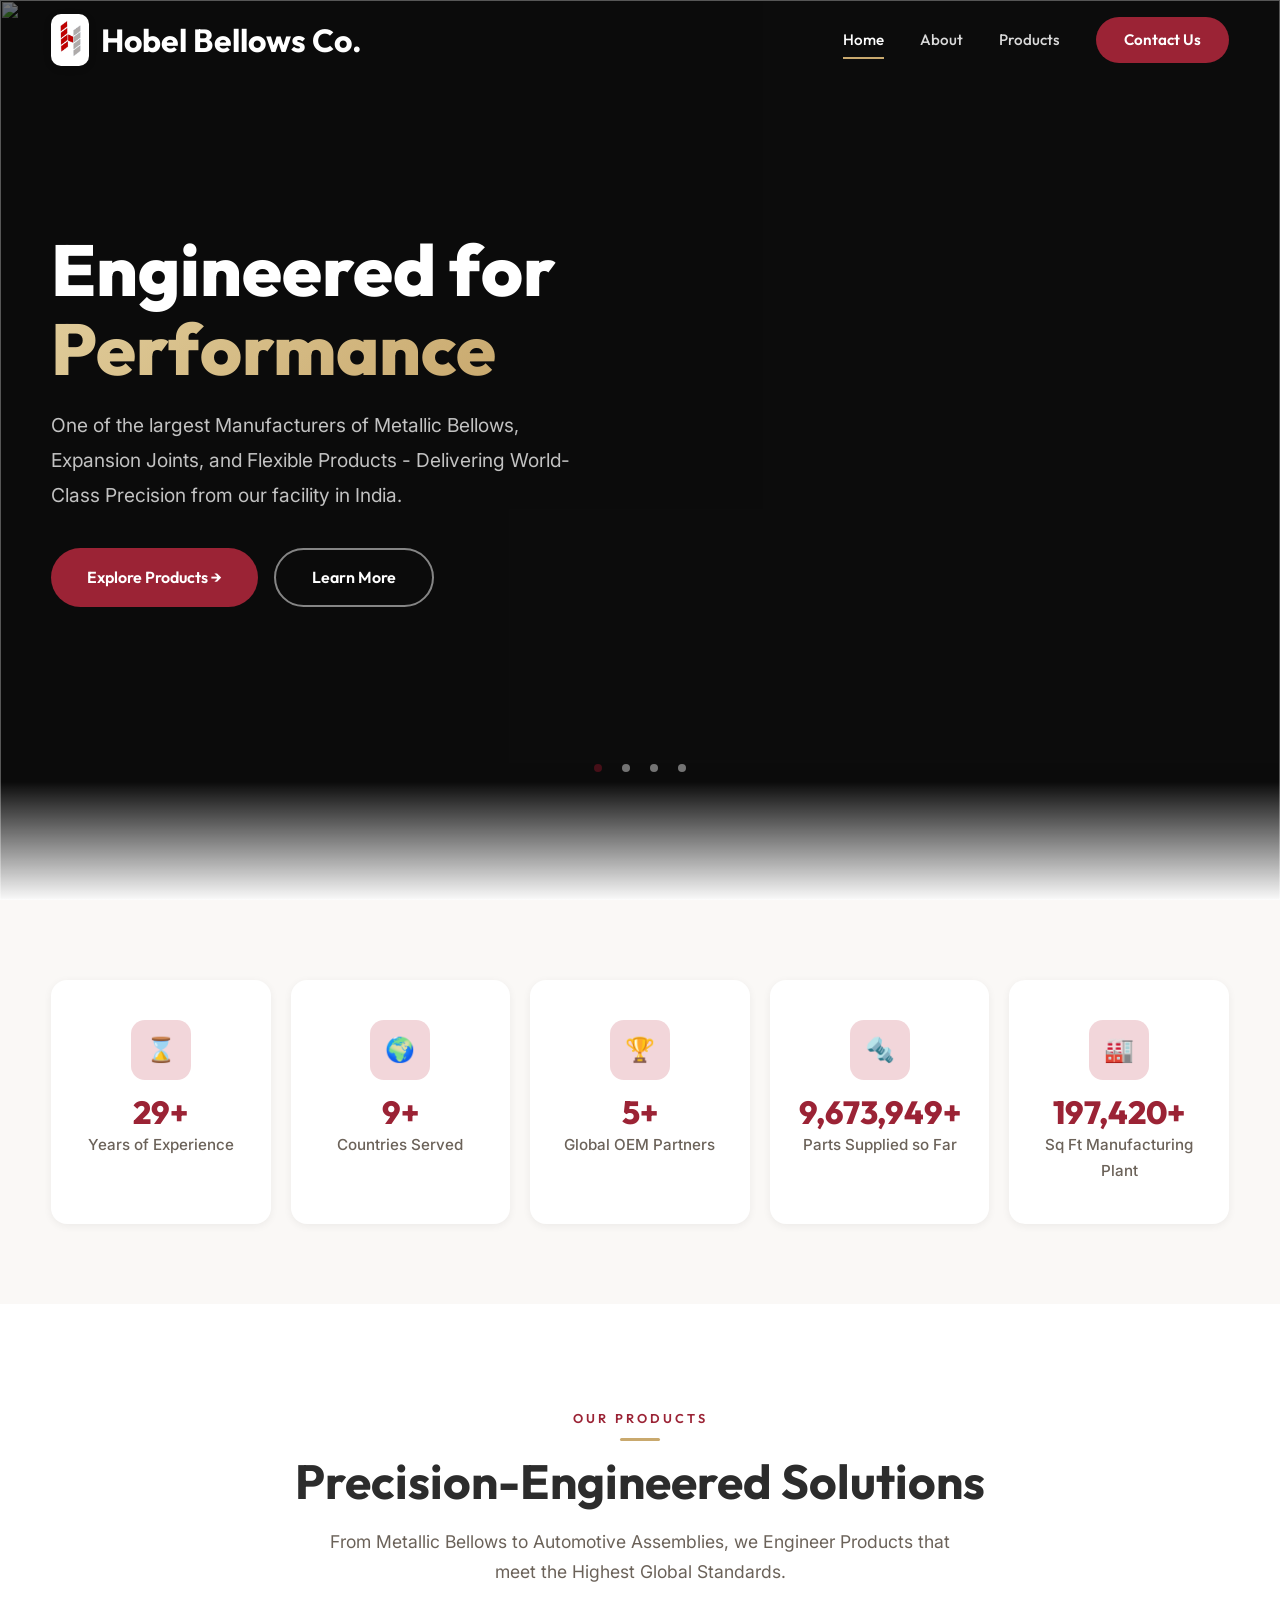
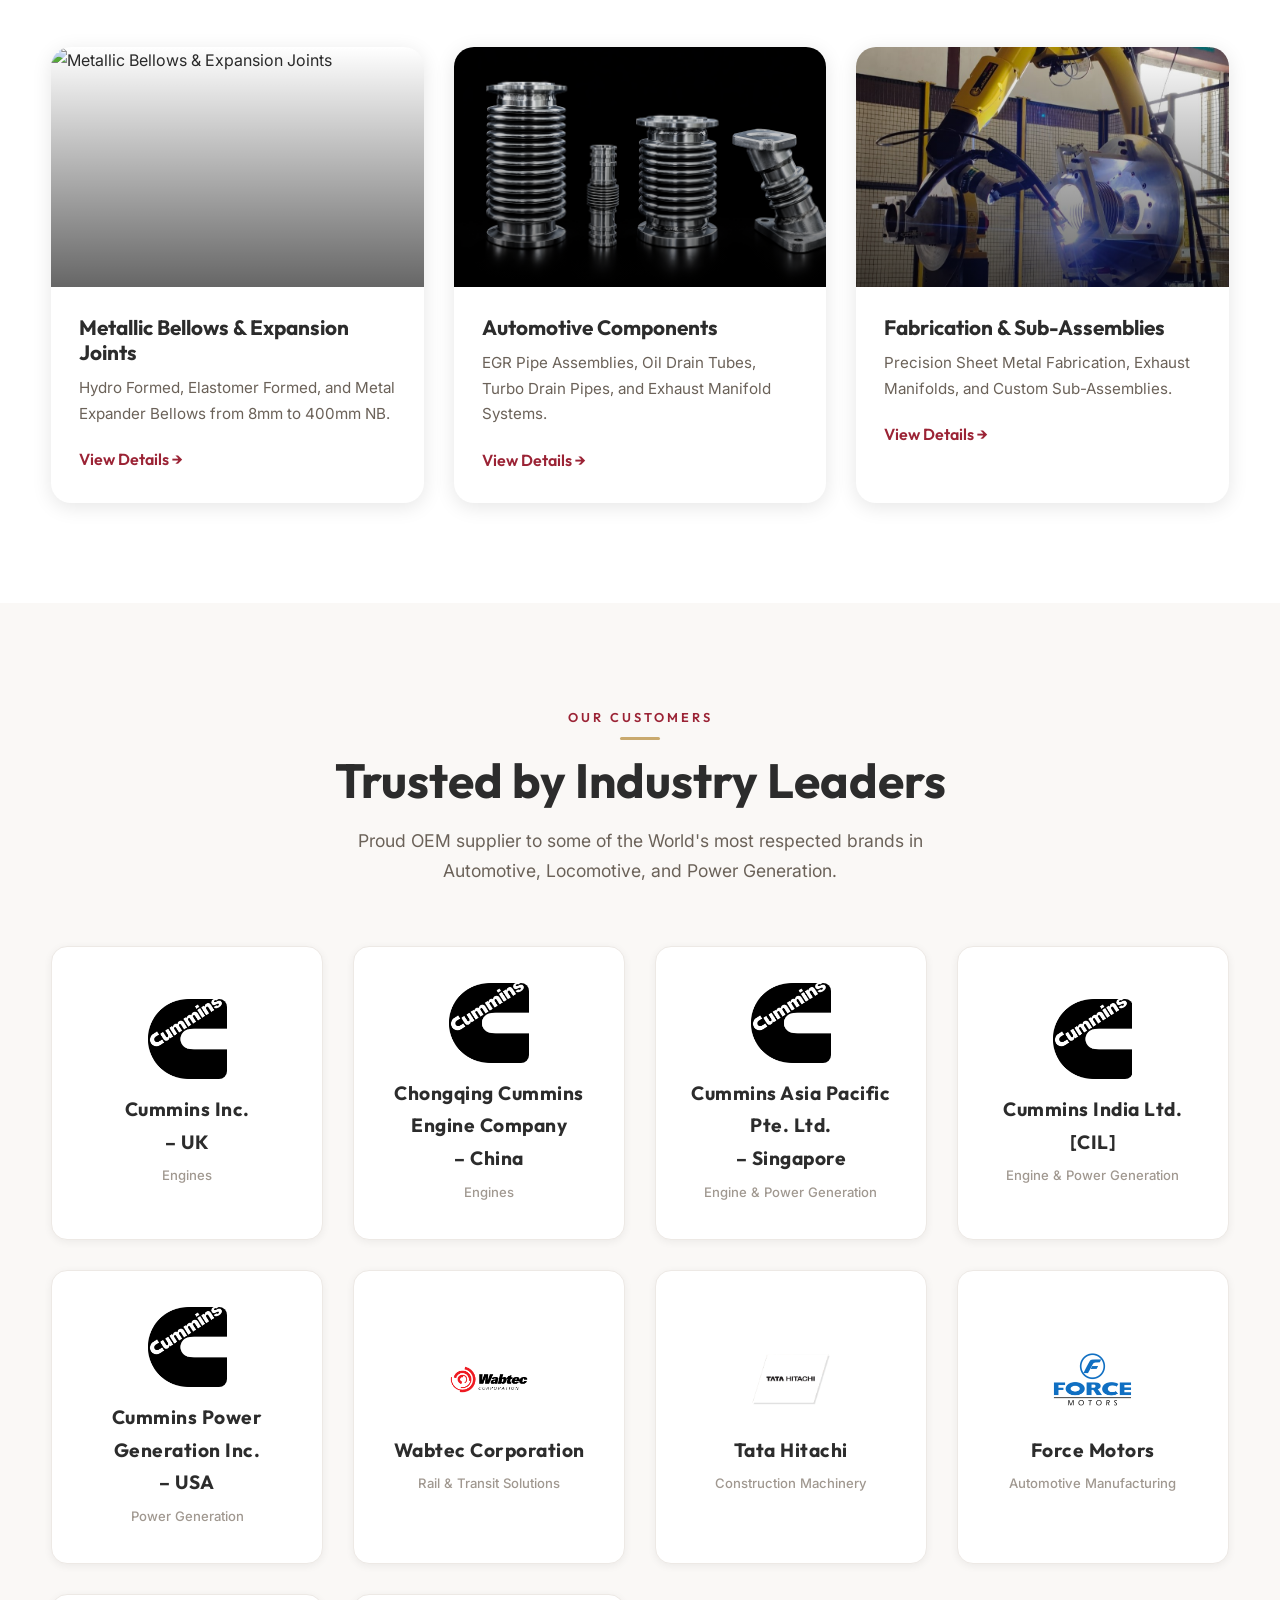
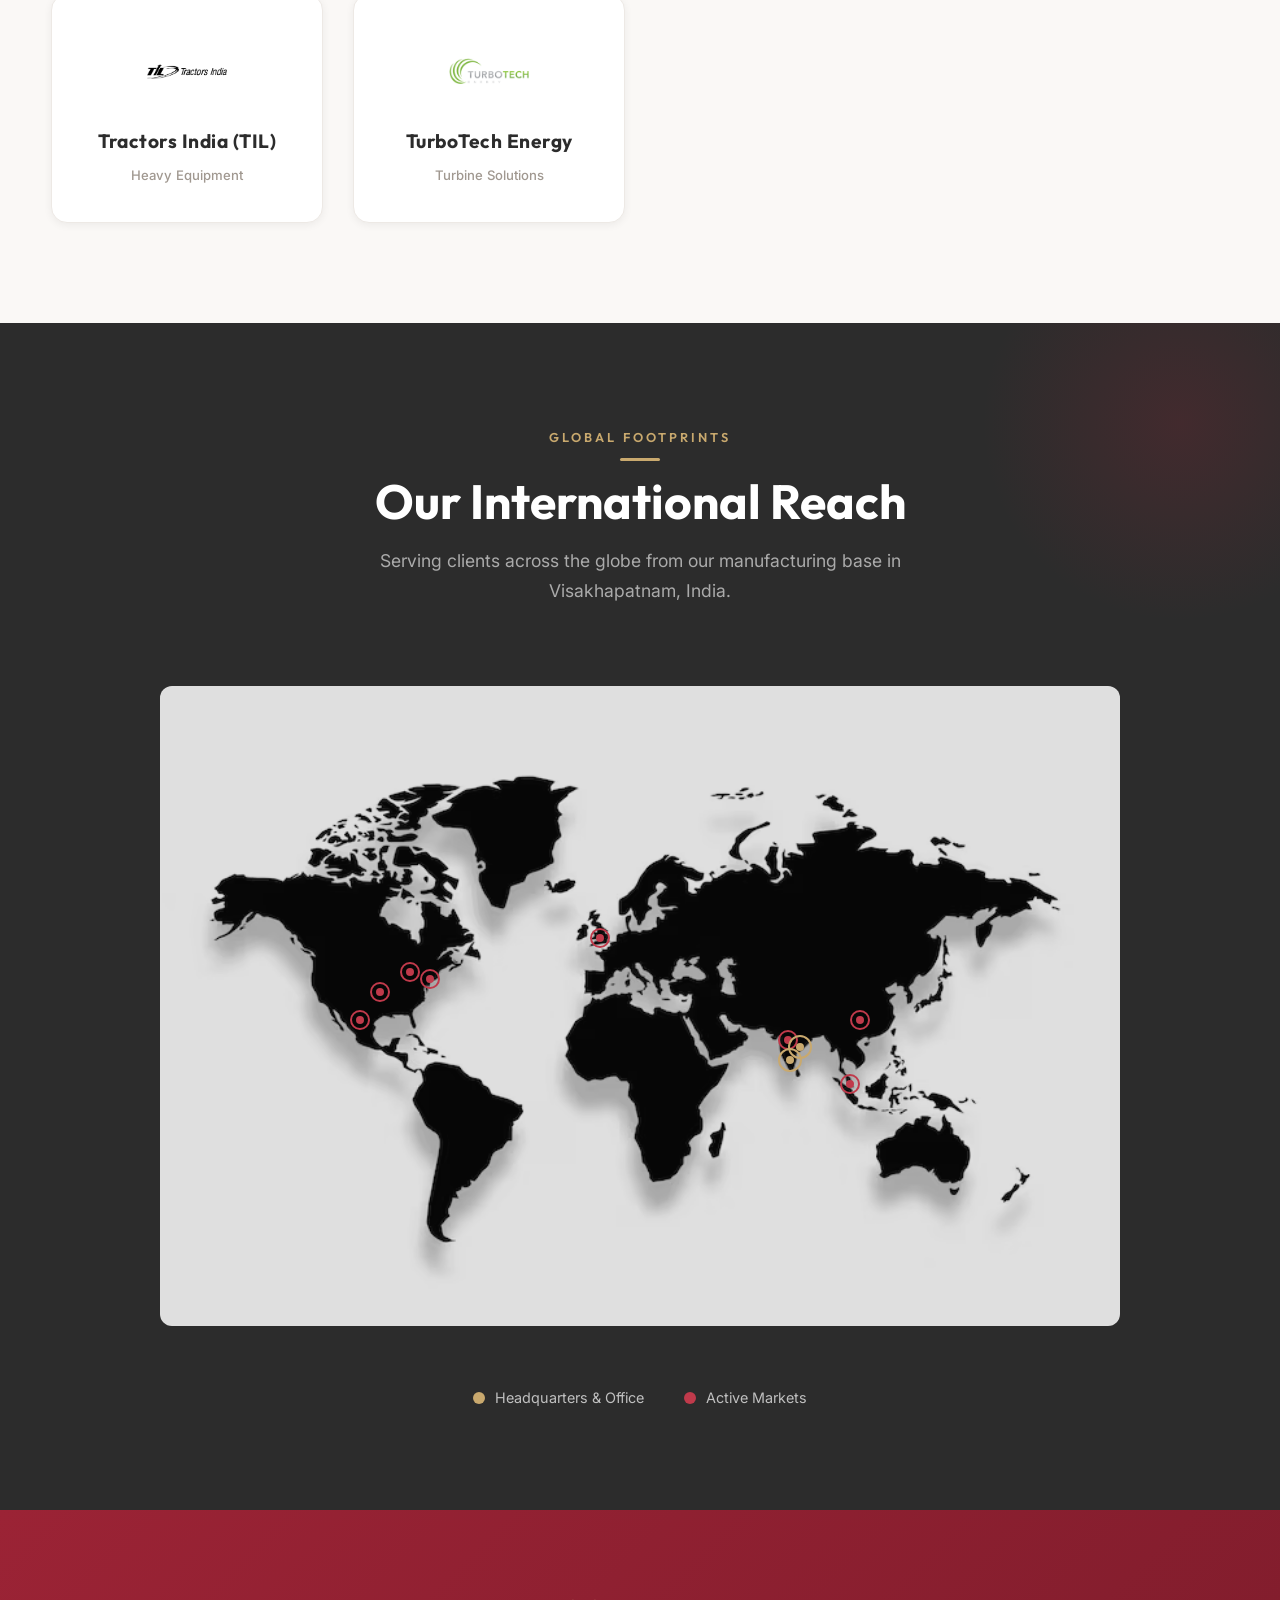
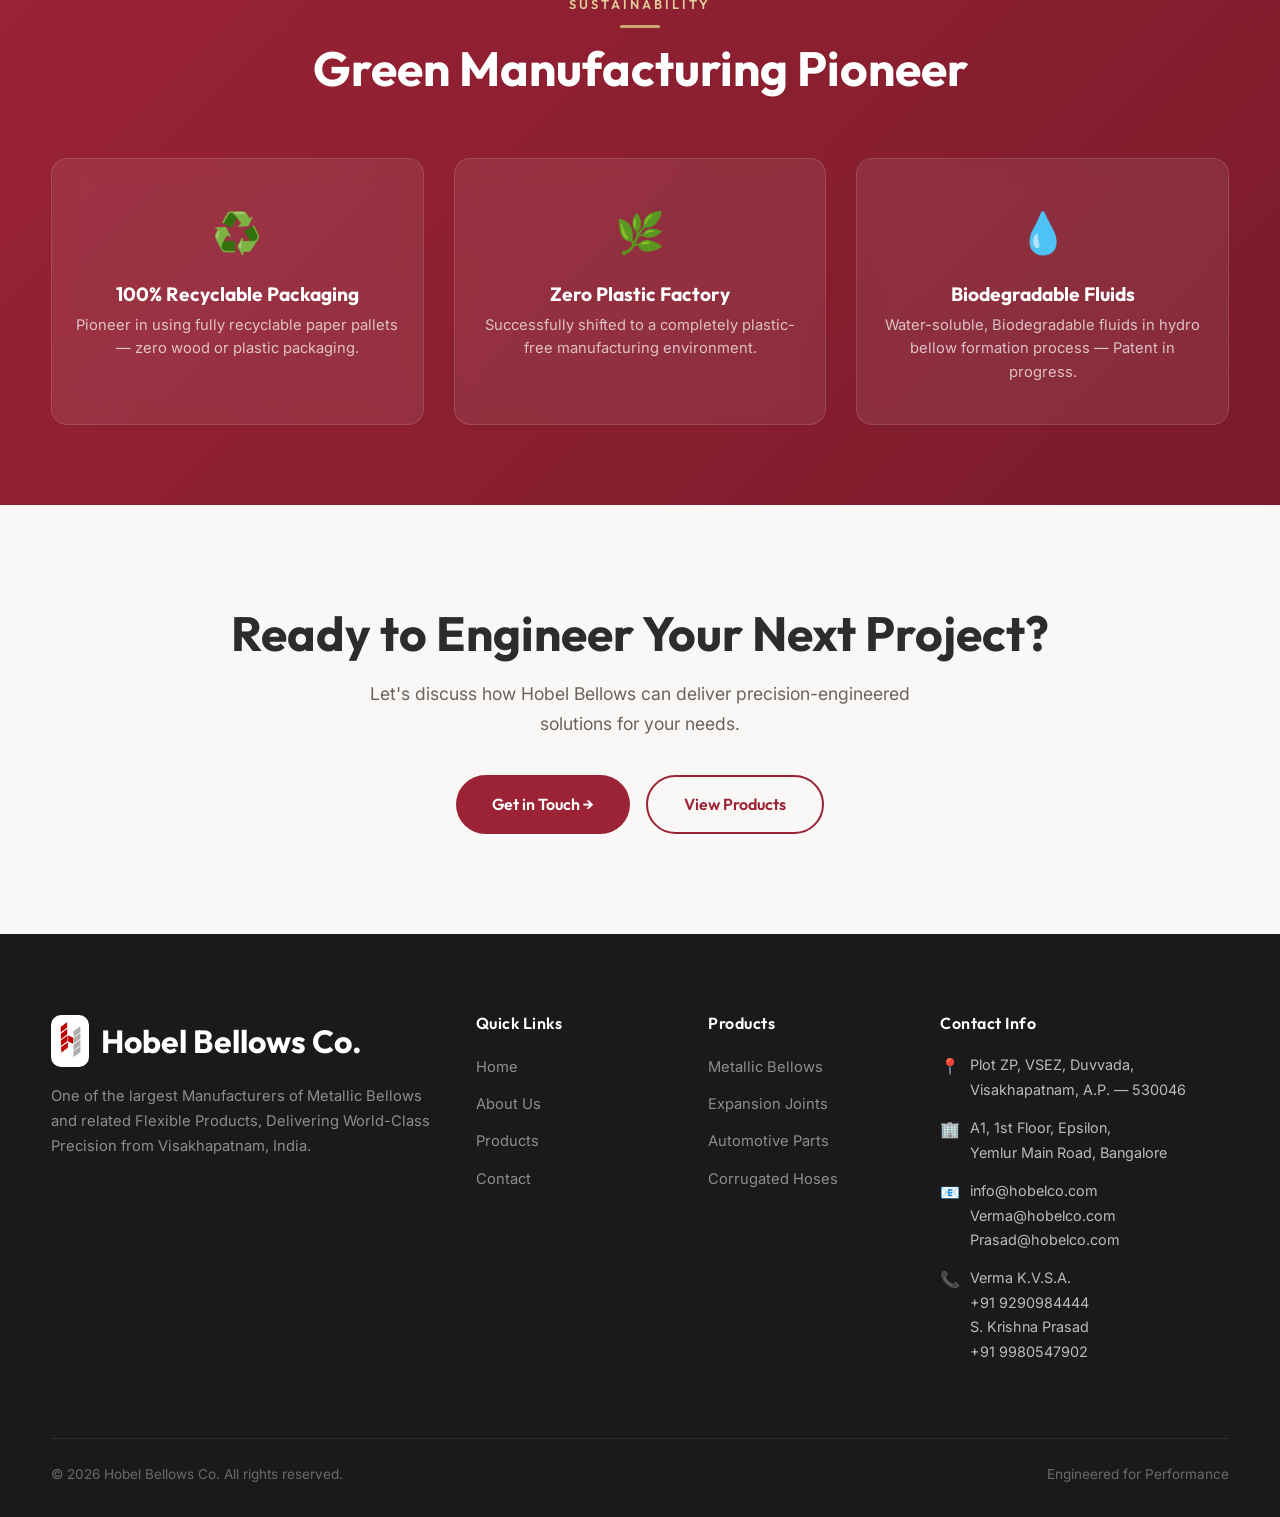
==== commit 23425571: "updated website content" ====
--- a/index.html
+++ b/index.html
@@ -9,6 +9,7 @@
         content="Hobel Bellows Co. is one of the largest Manufacturers of Metallic Mellows, Expansion Joints, Corrugated Hoses, and Automotive Components. ISO 9001:2015 & IATF 16949:2016 certified.">
     <link rel="stylesheet" href="css/style.css">
     <link rel="shortcut icon" type="image/x-icon" href="images/Favicon4.ico">
+    <link rel="stylesheet" href="https://cdn.jsdelivr.net/npm/swiper@11/swiper-bundle.min.css" />
 </head>
 
 <body>
@@ -34,7 +35,49 @@
 
     <!-- ===== HERO ===== -->
     <section class="hero" id="hero">
-        <div class="hero-visual"></div>
+        <div class="hero-visual">
+            <div class="hero-overlay"></div>
+
+            <div class="swiper heroSwiper">
+                <div class="swiper-wrapper">
+
+                    <!-- Slide 1 : Shopfloor View -->
+                    <div class="swiper-slide">
+                        <img src="images/HERO1.JPG" class="hero-media Shopfloor">
+                    </div>
+                    
+                    <!-- Slide 2 : Robotic Arm -->
+                    <div class="swiper-slide">
+                        <img src="images/RB6.JPG" class="hero-media Arm">
+                    </div>
+
+                    <!-- Slide 3 : Bellows -->
+                    <div class="swiper-slide">
+                        <img src="images/VIC2(1).JPG" class="hero-media Bellows">
+                    </div>
+
+                    <!-- Slide 4 : Video 
+                    <div class="swiper-slide video-slide">
+                        <video class="hero-video" muted playsinline preload="metadata">
+                            <source src="videos/bellows.mp4" type="video/mp4">
+                        </video>
+                    </div>-->
+
+                    <!-- Slide 5 : CMM -->
+                    <div class="swiper-slide">
+                        <img src="images/CMM1.JPG" class="hero-media CMM">
+                    </div>
+
+                </div>
+
+                <!-- navigation arrows -->
+                <div class="swiper-button-next"></div>
+                <div class="swiper-button-prev"></div>
+                <div class="swiper-pagination"></div>
+
+            </div>
+
+        </div>
         <div class="container">
             <div class="hero-content">
                 <h1>Engineered for <span class="highlight">Performance</span></h1>
@@ -53,7 +96,7 @@
     <section class="stats" id="stats">
         <div class="container">
             <div class="stats-grid">
-                
+
                 <div class="stat-card reveal">
                     <div class="stat-icon">⌛</div>
                     <div class="stat-number" data-count="30" data-suffix="+">0</div>
@@ -374,6 +417,8 @@
     </footer>
 
     <script src="js/main.js"></script>
+    <script src="https://cdn.jsdelivr.net/npm/swiper@11/swiper-bundle.min.js"></script>
+    <script src="js/hero-slider.js"></script>
 </body>
 
 </html>
--- a/css/style.css
+++ b/css/style.css
@@ -155,6 +155,12 @@
 /* ==========================================
    NAVBAR
    ========================================== */
+   /* ===== Navbar when hero is visible ===== */
+.navbar.in-hero{
+    background: transparent !important;
+    box-shadow: none !important;
+    backdrop-filter: none !important;
+}
 .navbar {
     position: fixed;
     top: 0;
@@ -381,23 +387,6 @@
 /* ==========================================
    HERO SECTION
    ========================================== */
-.hero {
-    min-height: 100vh;
-    display: flex;
-    align-items: center;
-    position: relative;
-    background:var(--black);
-    overflow: hidden;
-}
-
-.hero::before {
-    content: '';
-    position: absolute;
-    inset: 0;
-    background: url('../images/RB6.JPG') center/cover no-repeat;
-    opacity: 0.45;
-    z-index: 0;
-}
 
 .hero::after {
     content: '';
@@ -417,7 +406,7 @@
 
 .hero-content {
     max-width: 720px;
-    padding-top: 80px;
+    padding-top: 150px;
 }
 
 .hero-badge {
@@ -480,17 +469,16 @@
     flex-wrap: wrap;
 }
 
-.hero-visual {
-    position: absolute;
-    right: -5%;
-    top: 50%;
-    transform: translateY(-50%);
-    width: 500px;
-    height: 500px;
-    border-radius: 50%;
-    background: radial-gradient(circle, rgb(0, 0, 0) 0%, transparent 0%);
-    filter: blur(60px);
-    z-index: 0;
+.hero-visual{
+    position:absolute;
+    inset:0;
+    width:100%;
+    height:100%;
+    z-index:1;
+    transform:none;
+    filter:none;
+    border-radius:0;
+    background:none;
 }
 
 /* ==========================================
@@ -1938,9 +1926,484 @@
         padding: 28px 20px;
     }
 }
-/* ===== Mobile Hero Image Fix ===== */
-@media (max-width: 768px) {
-    .hero::before {
-        background-position: 70% center;
+/* ===== HERO MEDIA SLIDER ===== */
+
+.hero{
+    position:relative;
+    min-height:100svh;
+    overflow:hidden;
+    background:var(--black);
+}
+
+/* background layer */
+.hero-visual{
+    position:absolute;
+    inset:0;
+    z-index:1;
+}
+
+/* keep text above */
+.hero-content{
+    position:relative;
+    z-index:3;
+    color:white;
+}
+
+/* dark overlay for readability */
+.hero-overlay{
+    position:absolute;
+    inset:0;
+    background:rgba(0,0,0,0.55);
+    z-index:2;
+    pointer-events:none;
+}
+
+/* swiper sizing */
+.heroSwiper,
+.heroSwiper .swiper-slide{
+    width:100%;
+    height:100%;
+}
+
+/* image & video fit */
+.hero-media,
+.hero-video{
+    width:100%;
+    height:100%;
+    object-fit:cover;
+}
+
+/* navigation arrows hidden */
+/* hide default swiper icon */
+.swiper-button-next::after,
+.swiper-button-prev::after{
+    display:none;
+}
+
+/* actual arrow button */
+.swiper-button-next,
+.swiper-button-prev{
+    width:60px;
+    height:120px;
+    border-radius:10px;
+    background:rgba(0,0,0,0.45);
+    backdrop-filter:blur(6px);
+    border:1px solid rgba(255, 255, 255, 0.562);
+    display:flex;
+    align-items:center;
+    justify-content:center;
+    position:center;
+    top:50%;
+    transform:translateY(-50%);
+    opacity:0;
+    transition:opacity .25s ease, transform .25s ease, background .25s ease;
+    z-index:5;
+}
+
+/* positions */
+.swiper-button-prev{ left:30px; }
+.swiper-button-next{ right:30px; }
+
+/* arrow symbol */
+.swiper-button-next::before,
+.swiper-button-prev::before{
+    content:"";
+    width:14px;
+    height:14px;
+    border-top:4px solid #fff;
+    border-right:4px solid #fff;
+}
+
+.swiper-button-next::before{ transform:rotate(45deg); }
+.swiper-button-prev::before{ transform:rotate(-135deg); }
+
+/* hover look */
+.swiper-button-next:hover,
+.swiper-button-prev:hover{
+    background:var(--primary);
+    border-color:var(--primary);
+    transform:translateY(-50%) scale(1.5);
+}
+/* Prevent navbar covering hero content */
+.hero .container{
+    padding-top: var(--nav-height);
+}
+.swiper-button-next,
+.swiper-button-prev{
+    width:70px;
+    height:100%;
+    top:0;
+    margin-top:0;
+}
+
+/* invisible hit area */
+.swiper-button-prev{
+    left:0;
+}
+.swiper-button-next{
+    right:0;
+}
+
+/* hide icon */
+.swiper-button-next::after,
+.swiper-button-prev::after{
+    opacity:0.5;
+    transition:opacity .25s ease;
+}
+
+/* only when mouse near edges */
+.swiper-button-next:hover::after,
+.swiper-button-prev:hover::after{
+    opacity:1;
+}
+/* ===== HERO SLIDER DOTS ===== */
+
+.swiper-pagination{
+    position:absolute;
+    bottom:110px !important;
+    text-align:center;
+    z-index:6;
+}
+
+/* normal dots */
+.swiper-pagination-bullet{
+    width:9px;
+    height:9px;
+    background:rgba(255,255,255,0.35);
+    opacity:1;
+    margin:10px !important;
+    transition:all .35s ease;
+}
+
+/* active slide dot */
+.swiper-pagination-bullet-active{
+    width:26px;
+    height:9px;
+    border-radius:10px;
+
+}
+/* ===== FORCE HERO DOT COLORS ===== */
+
+.hero .swiper-pagination-bullet{
+    background: var(--white) !important;
+    opacity: 2;
+}
+
+.hero .swiper-pagination-bullet-active{
+    background: var(--primary) !important;
+}
+/* ===== MOBILE HERO IMAGE CONTROL ===== */
+@media (max-width:768px){
+
+    /* make hero taller for phones */
+    .hero{
+        min-height: 92svh;
+    }
+
+    /* IMPORTANT: shift visible area */
+    .hero-media,
+    .hero-video{
+        object-position: 70% center;
+    }
+
+}
+@media (max-width:768px){
+
+    /* shopfloor view*/
+    .hero-media.Shopfloor{
+        object-position: 80% center;
+    }
+
+    /* robotic arm */
+    .hero-media.arm{
+        object-position: 72% center;
+    }
+
+    /* bellows product */
+    .hero-media.bellows{
+        object-position: 25% center;
+    }
+
+    /* installation / CMM */
+    .hero-media.cmm{
+        object-position: 40% center;
+    }
+
+}
+/* ===== MOBILE HERO LAYOUT FIX ===== */
+@media (max-width:768px){
+    .hero::after{
+        height: 20px;
+    }
+
+    /* correct hero height for phones */
+    .hero{
+        min-height: calc(100dvh - var(--nav-height));
+        display:flex;
+        align-items:center;
+    }
+
+    /* move content upward */
+    .hero-content{
+        padding-top: 120px;
+        max-width: 100%;
+    }
+
+    /* make buttons not push layout */
+    .hero-buttons{
+        margin-top: 18px;
+    }
+
+    /* move dots below buttons */
+    .hero .swiper-pagination{
+        bottom: 40px !important;
+    }
+
+}
+@media (max-width:768px){
+    .hero h1{
+        font-size: 2.2rem;
+        line-height:1.15;
+    }
+
+    .hero p{
+        font-size: 0.95rem;
+        line-height:1.6;
+    }
+}/* ===== MOBILE LANDSCAPE HERO FIX ===== */
+@media (max-height:500px) and (orientation:landscape){
+
+    /* hero must stop behaving like fullscreen */
+    .hero{
+        min-height: auto;
+        height: 100dvh;
+        padding-top: var(--nav-height);
+    }
+
+    /* make slider fit the available height */
+    .hero-visual{
+        top: var(--nav-height);
+        height: calc(100dvh - var(--nav-height));
+    }
+
+    /* compress text block */
+    .hero-content{
+        padding-top: 20px;
+        max-width: 520px;
+    }
+
+    /* smaller heading */
+    .hero h1{
+        font-size: 2rem;
+        line-height: 1.15;
+        margin-bottom: 8px;
+    }
+
+    /* shrink paragraph */
+    .hero p{
+        font-size: 0.9rem;
+        line-height: 1.4;
+        margin-bottom: 12px;
+        max-width: 420px;
+    }
+
+    /* compact buttons */
+    .hero-buttons .btn{
+        padding: 10px 22px;
+        font-size: 0.9rem;
+    }
+
+    /* hide the badge (it consumes vertical space) */
+    .hero-badge{
+        display:none;
+    }
+
+    /* move pagination up */
+    .hero .swiper-pagination{
+        bottom: 8px !important;
+    }
+
+    /* reduce gradient */
+    .hero::after{
+        height:40px;
+    }
+
+}
+@media (max-height:500px) and (orientation:landscape){
+    .hero-media{
+        object-position: center 40%;
+    }
+}
+/* ===== INFRASTRUCTURE FEATURE CARDS ===== */
+
+.infrastructure{
+    background:var(--gray-50);
+}
+
+/* grid */
+.infra-grid{
+    display:grid;
+    grid-template-columns:repeat(2,1fr);
+    gap:34px;
+}
+
+/* card */
+.infra-card{
+    background:transparent;
+    border-radius:22px;
+    overflow:hidden;
+    transition:all .35s var(--ease);
+}
+
+/* image section (TOP) */
+.infra-img{
+    height:230px;
+    overflow:hidden;
+    position:relative;
+    border-radius:22px 22px 0 0;
+}
+
+.infra-img img{
+    width:100%;
+    height:100%;
+    object-fit:cover;
+    transition:transform .7s ease, filter .5s ease;
+}
+
+/* subtle dark overlay for readability */
+.infra-img::after{
+    content:"";
+    position:absolute;
+    inset:0;
+    background:linear-gradient(to bottom, transparent 60%, rgba(0,0,0,.25));
+}
+
+/* hover zoom */
+.infra-card:hover .infra-img img{
+    transform:scale(1.12);
+}
+
+/* bottom text panel */
+.infra-body{
+    background:var(--white);
+    padding:24px 24px 26px;
+    border-radius:0 0 22px 22px;
+    box-shadow:var(--shadow-md);
+}
+
+/* title */
+.infra-body h4{
+    font-family:'Outfit',sans-serif;
+    font-size:1.15rem;
+    font-weight:700;
+    color:var(--charcoal);
+    margin-bottom:8px;
+}
+
+/* description */
+.infra-body p{
+    font-size:.95rem;
+    color:var(--gray-600);
+    line-height:1.7;
+}
+
+/* card hover elevation */
+.infra-card:hover{
+    transform:translateY(-10px);
+}
+
+/* tablet */
+@media(max-width:1024px){
+    .infra-grid{
+        grid-template-columns:repeat(2,1fr);
+    }
+}
+
+/* mobile */
+@media(max-width:768px){
+    .infra-grid{
+        grid-template-columns:1fr;
+    }
+
+    .infra-img{
+        height:200px;
+    }
+}
+/* ===== INFRASTRUCTURE (MATCH PRODUCTS OVERVIEW) ===== */
+
+.infrastructure{
+    background: var(--off-white);
+}
+
+.infra-grid{
+    display:grid;
+    grid-template-columns:repeat(2,1fr);
+    gap:20px;
+}
+
+.infra-card{
+    border-radius:10px;
+    overflow:hidden;
+    background:var(--white);
+    box-shadow:var(--shadow-md);
+    transition: transform 0.4s var(--ease), box-shadow 0.4s var(--ease);
+    position: relative;
+}
+
+.infra-card:hover{
+    transform:translateY(-10px);
+    box-shadow:var(--shadow-xl);
+}
+
+.infra-card-img{
+    height: 240px;
+    overflow:hidden;
+    position:relative;
+}
+
+.infra-card-img img{
+    width:100%;
+    height:100%;
+    object-fit:cover;
+    transition:transform 0.5s var(--ease);
+}
+
+.infra-card:hover .infra-card-img img{
+    transform:scale(1.08);
+}
+
+.infra-card-img .overlay{
+    position:absolute;
+    inset:0;
+    background:linear-gradient(to top, rgba(0,0,0,.6), transparent);
+}
+
+.infra-card-body{
+    padding:28px;
+}
+
+.infra-card-body h3{
+    font-size:1.3rem;
+    font-weight:700;
+    color:var(--charcoal);
+    margin-bottom:10px;
+}
+
+.infra-card-body p{
+    font-size:0.95rem;
+    color:var(--gray-600);
+    margin-bottom:20px
+}
+
+/* responsive */
+@media(max-width:1024px){
+    .infra-grid{
+        grid-template-columns:repeat(2,1fr);
+    }
+}
+
+@media(max-width:768px){
+    .infra-grid{
+        grid-template-columns:1fr;
     }
 }
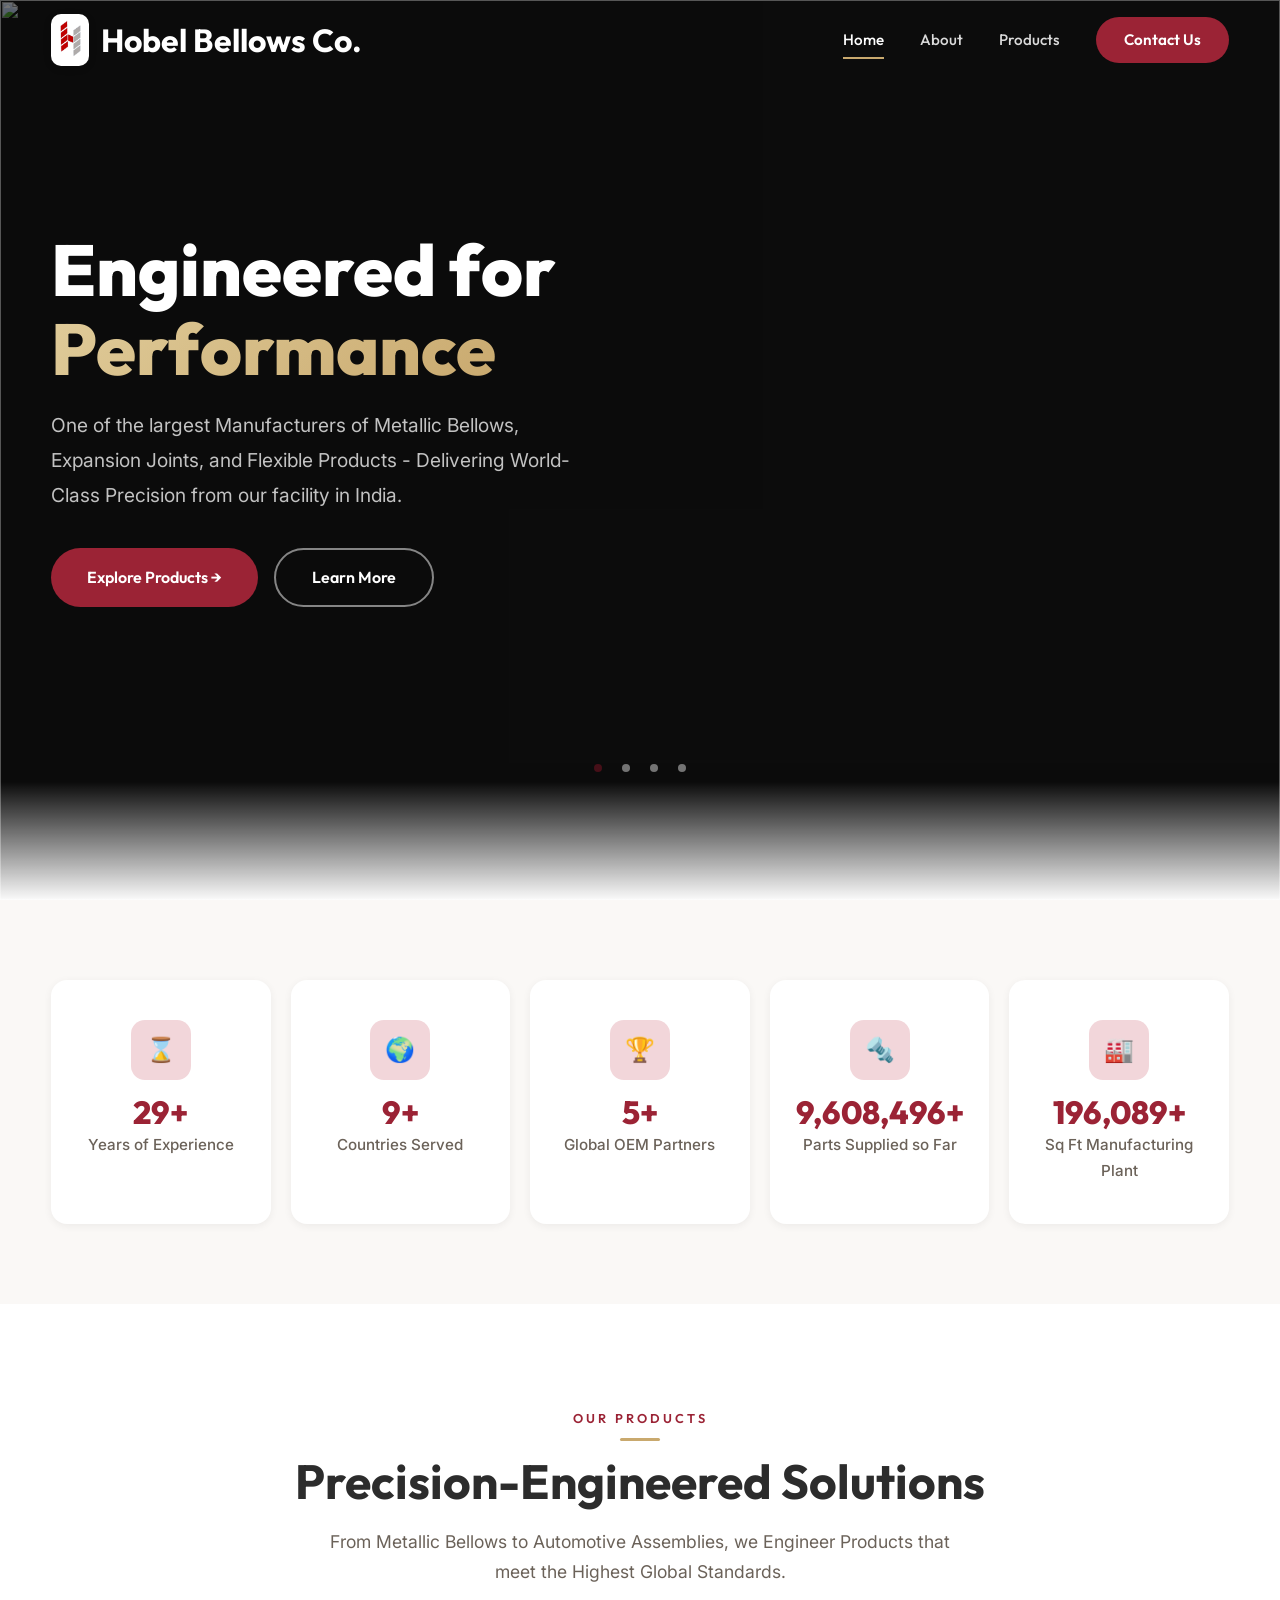
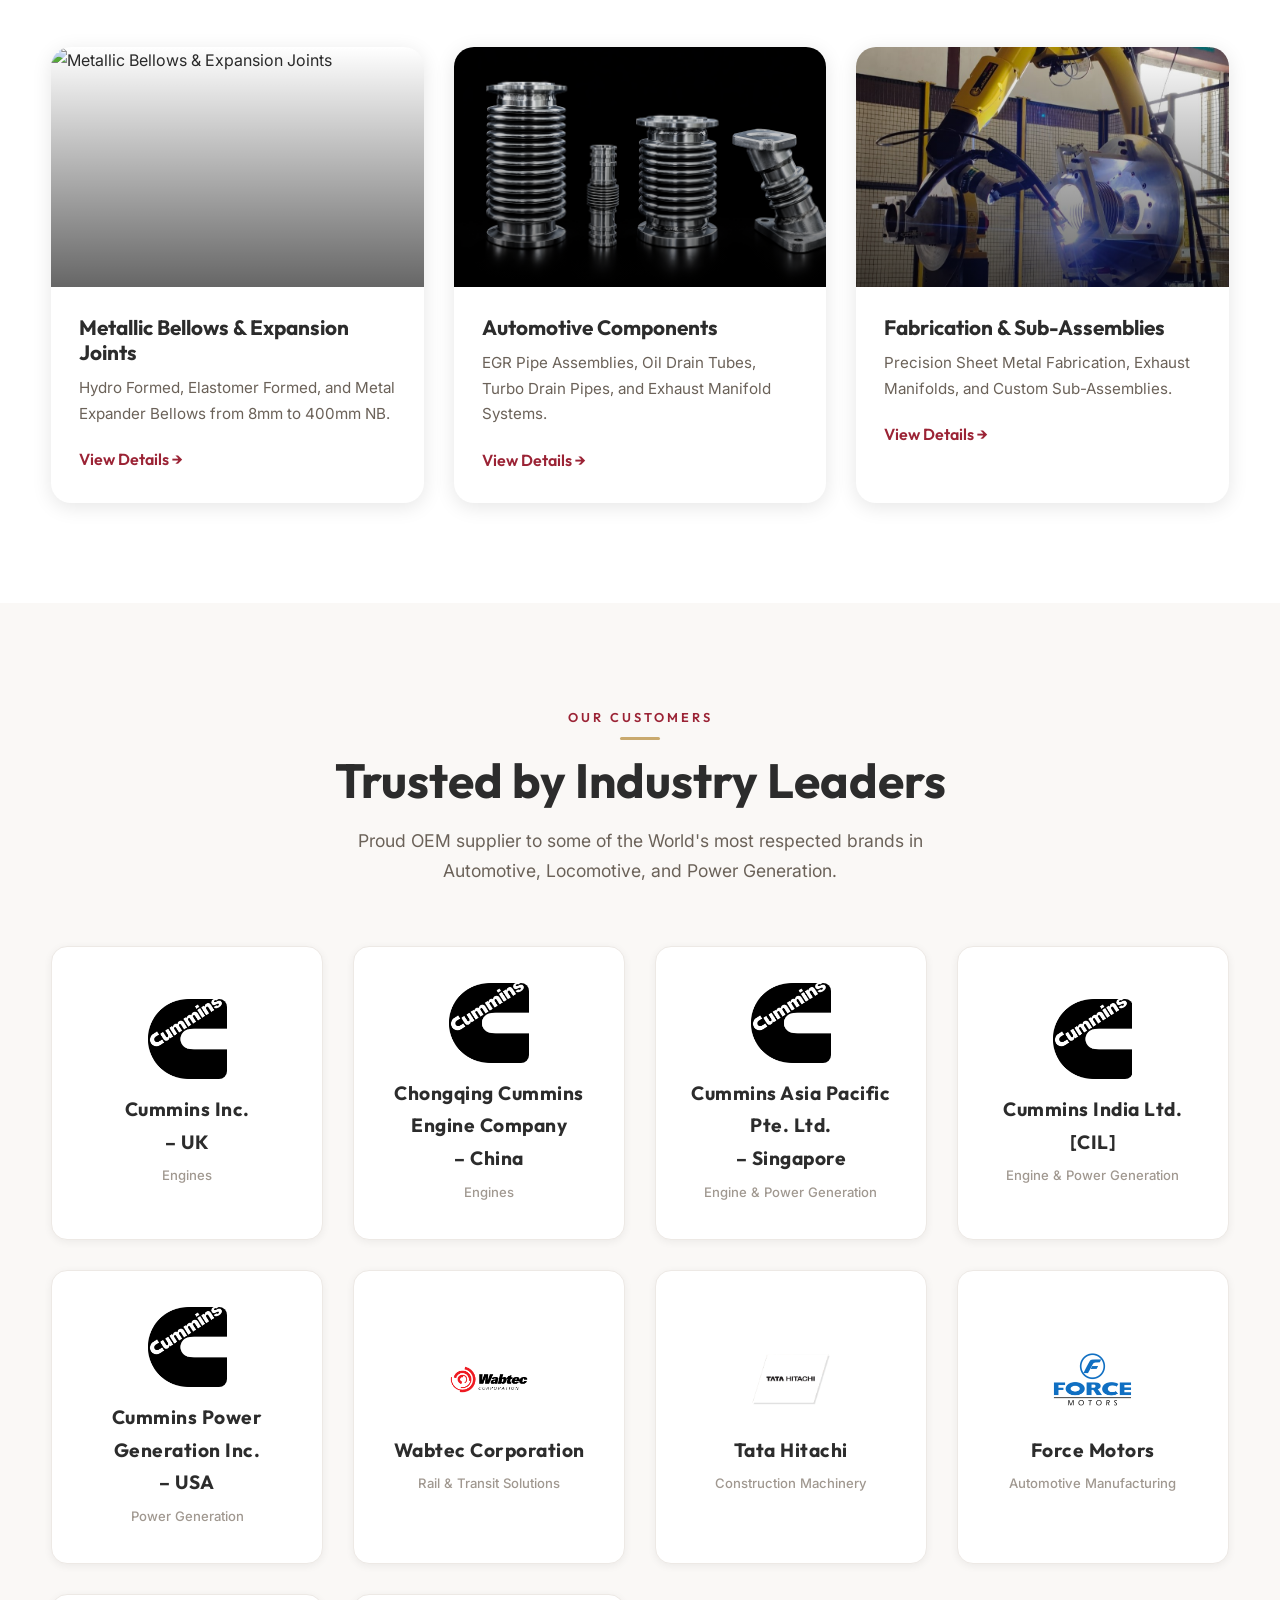
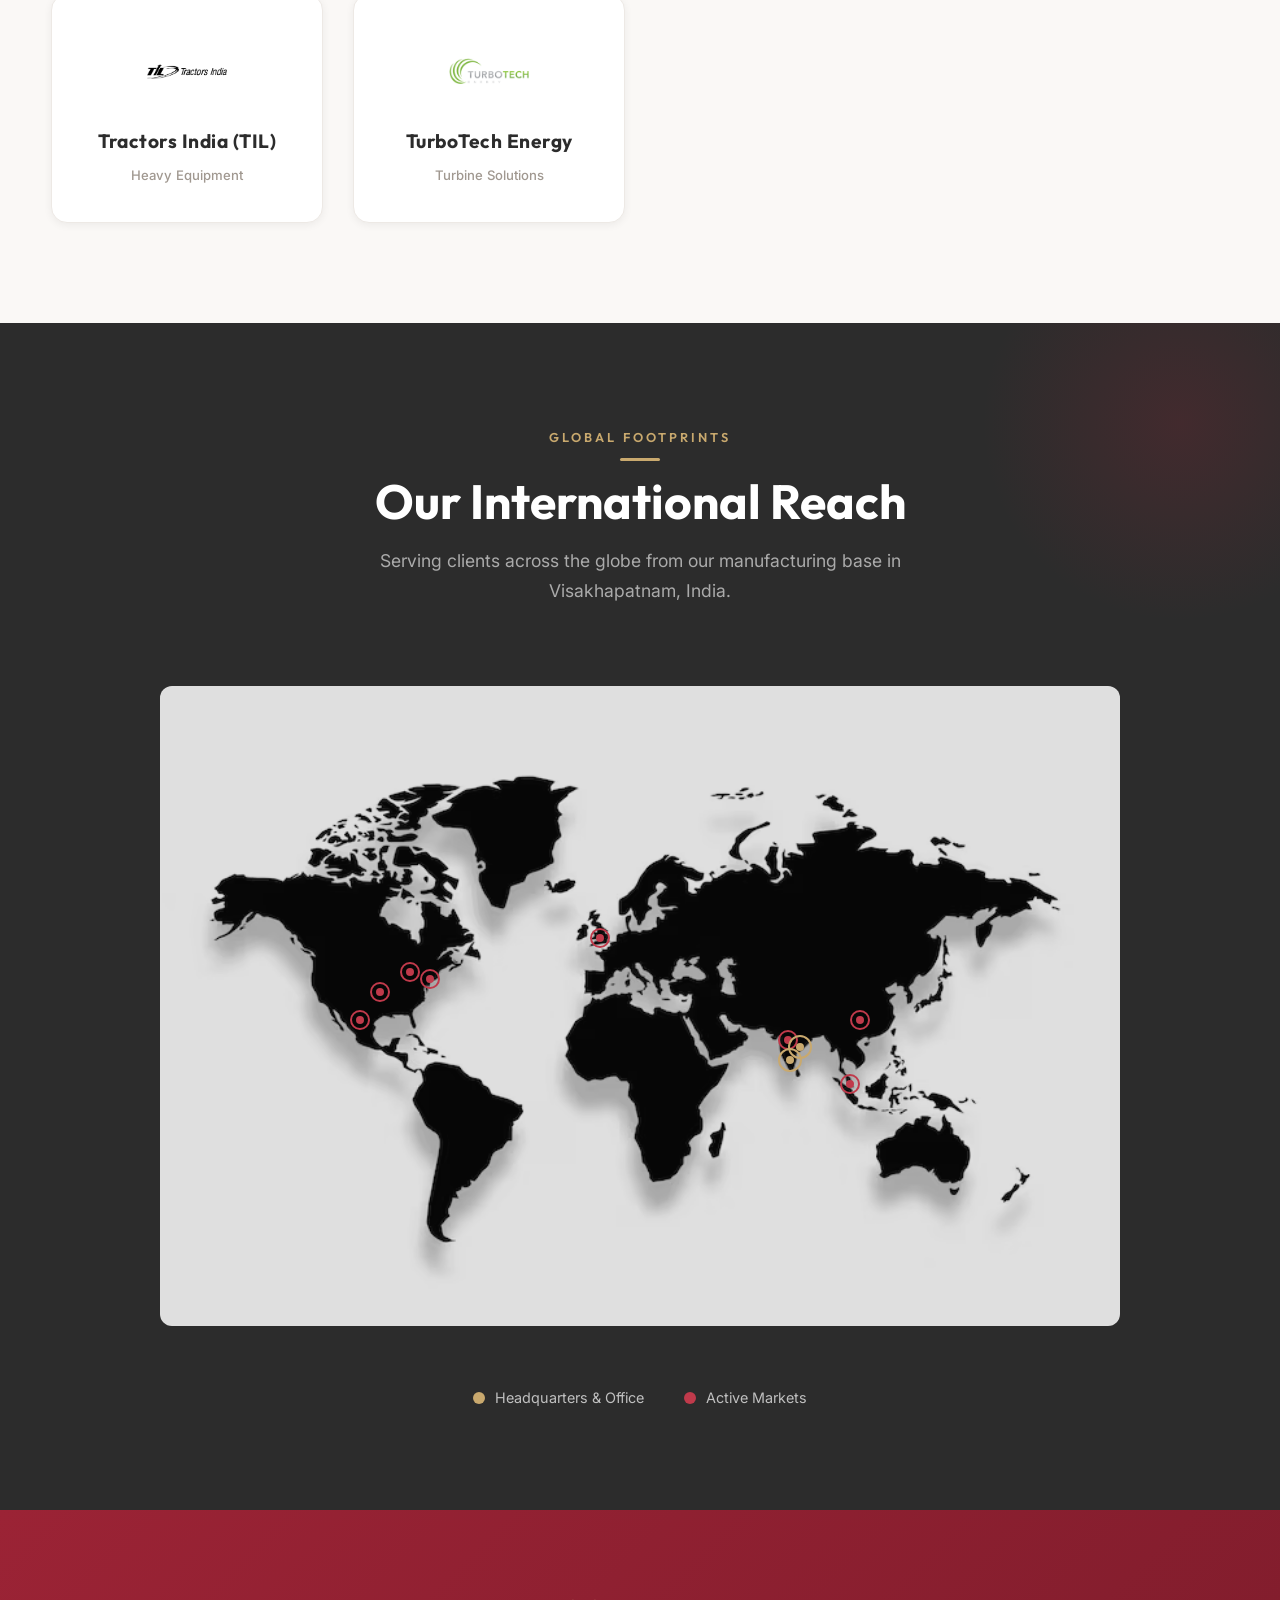
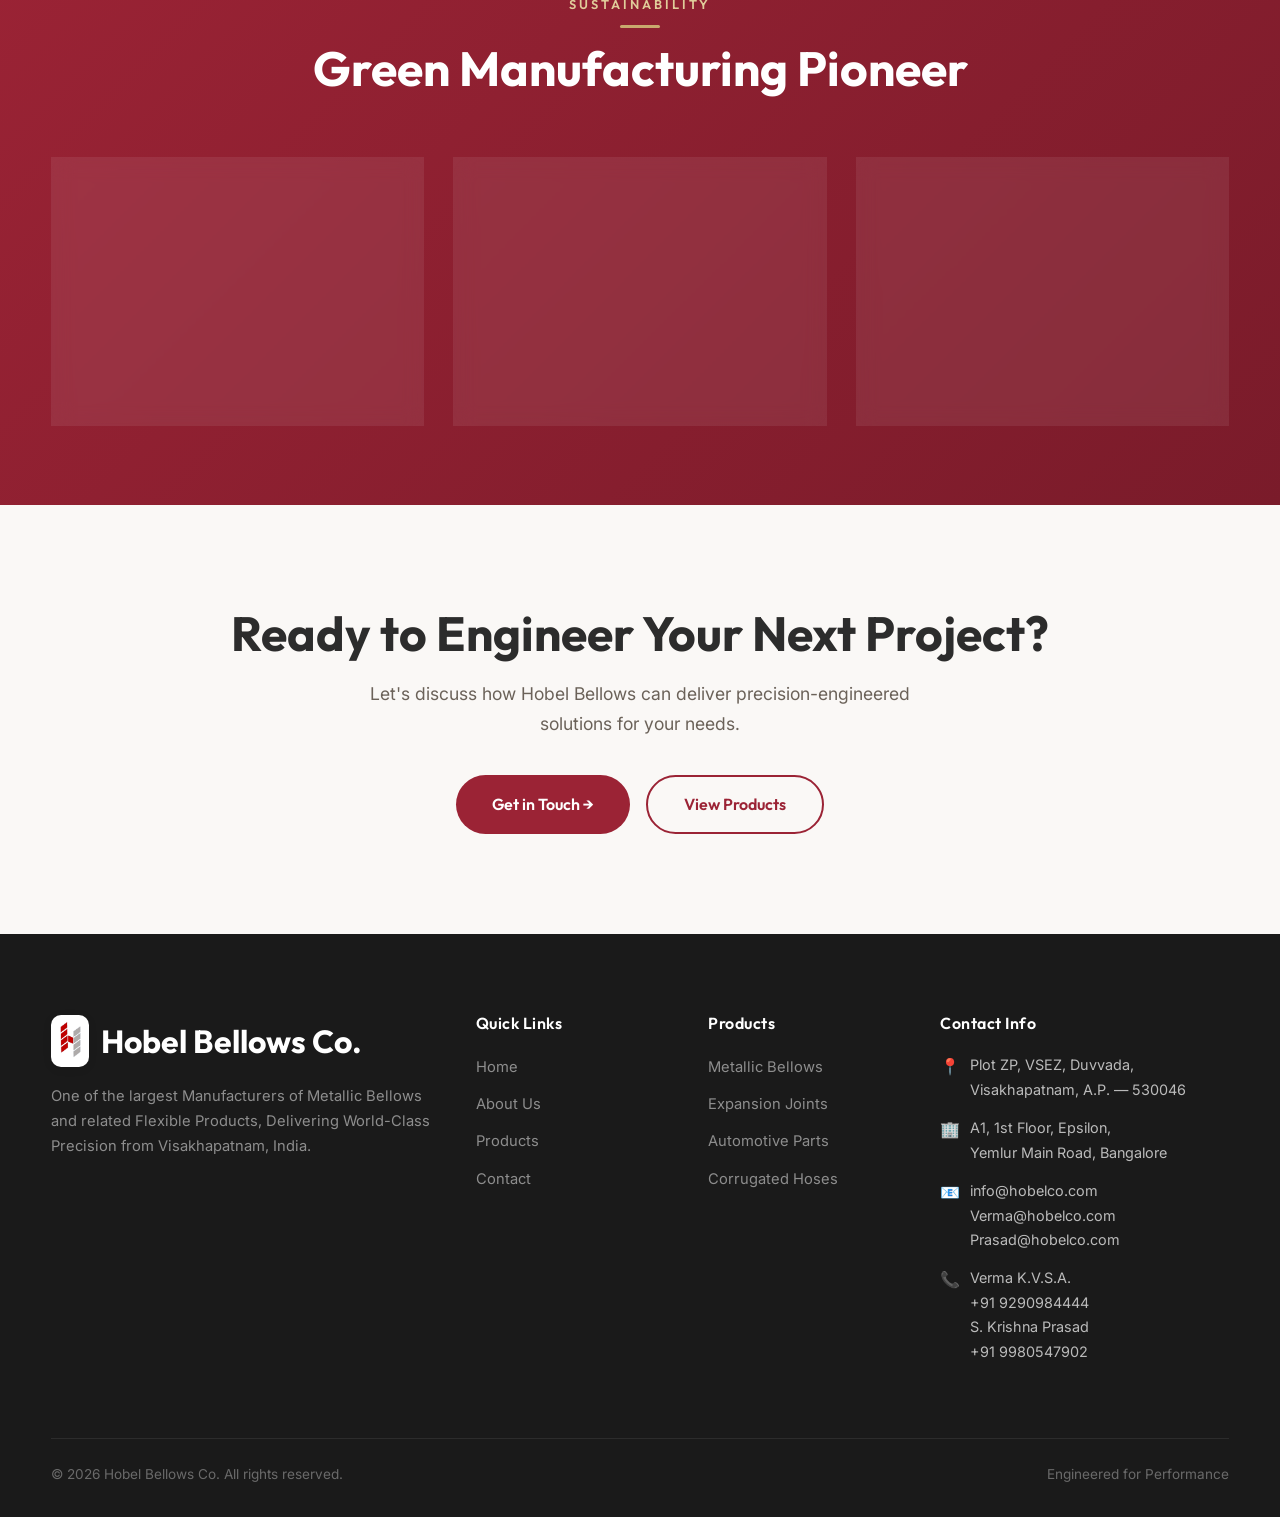
==== commit 4818529c: "updated website content" ====
--- a/index.html
+++ b/index.html
@@ -53,7 +53,7 @@
 
                     <!-- Slide 3 : Bellows -->
                     <div class="swiper-slide">
-                        <img src="images/VIC2(1).JPG" class="hero-media Bellows">
+                        <img src="images/ACB1.JPG" class="hero-media Bellows">
                     </div>
 
                     <!-- Slide 4 : Video 
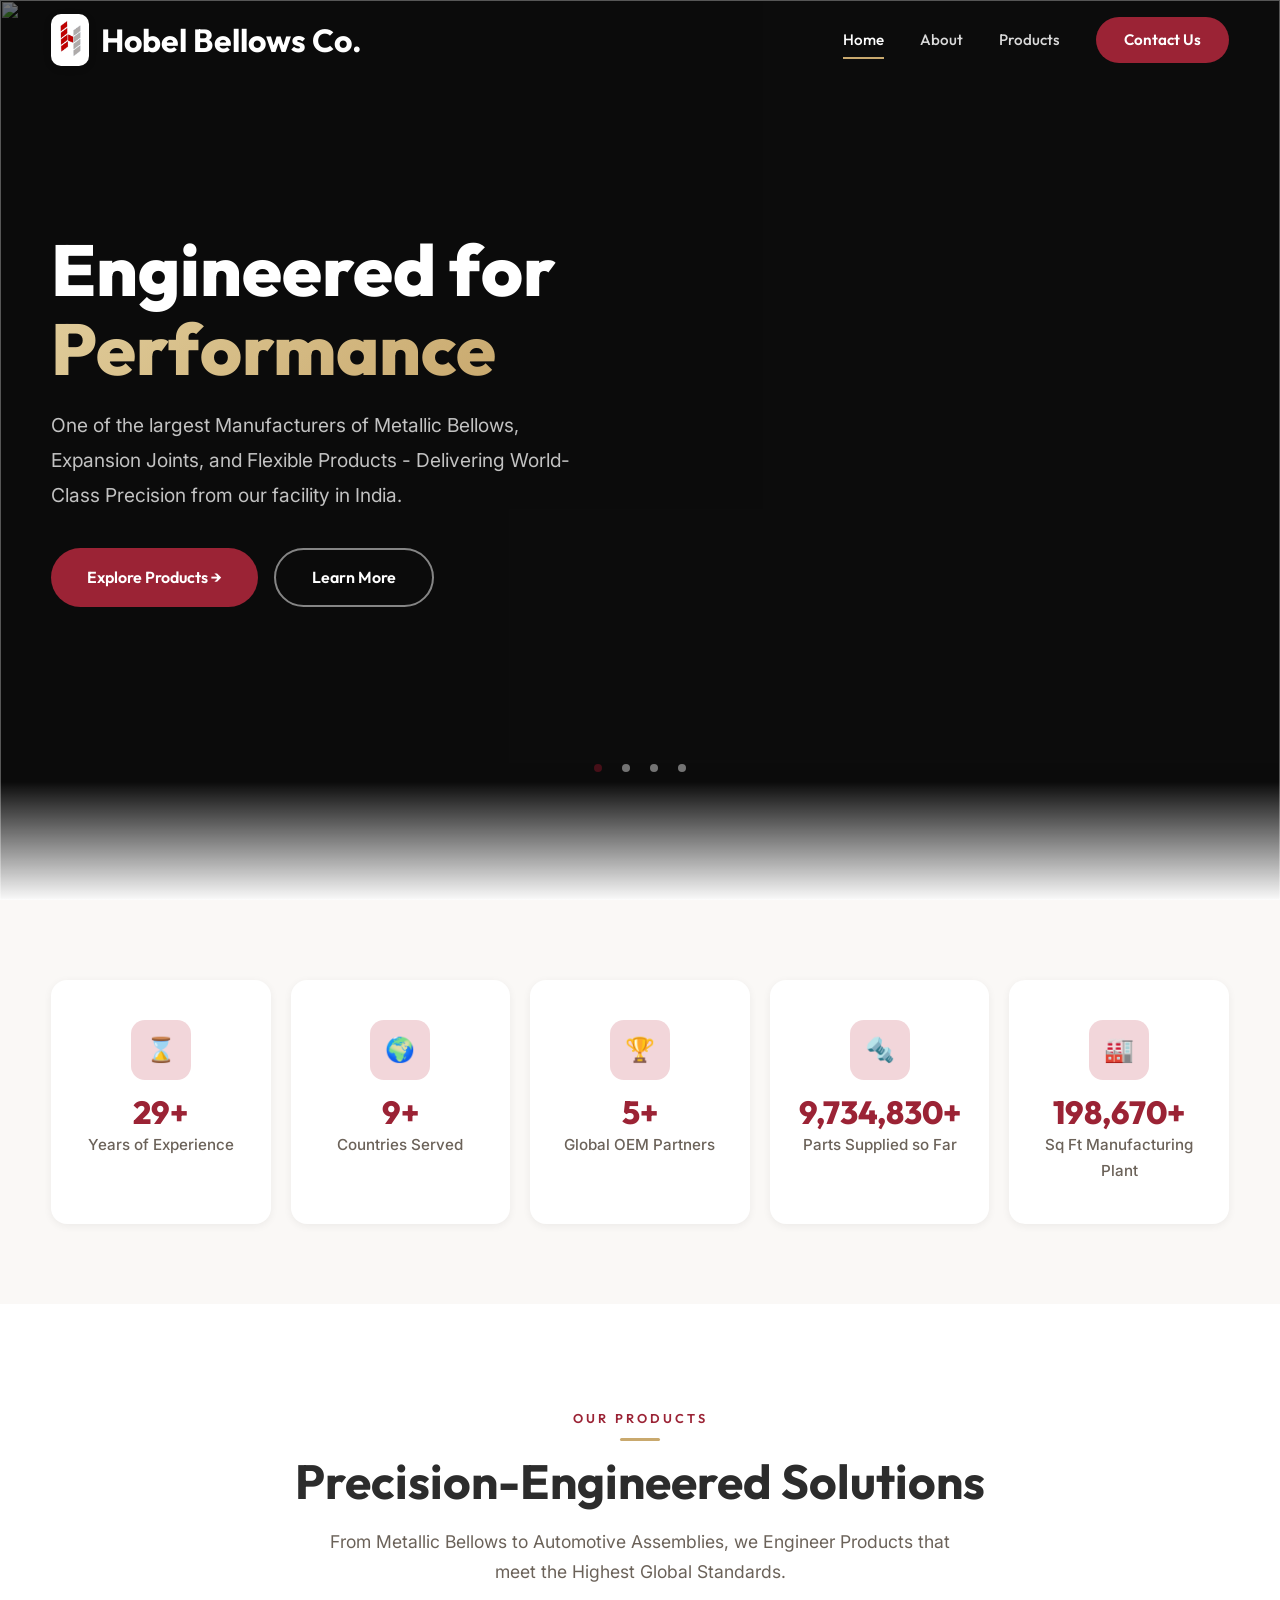
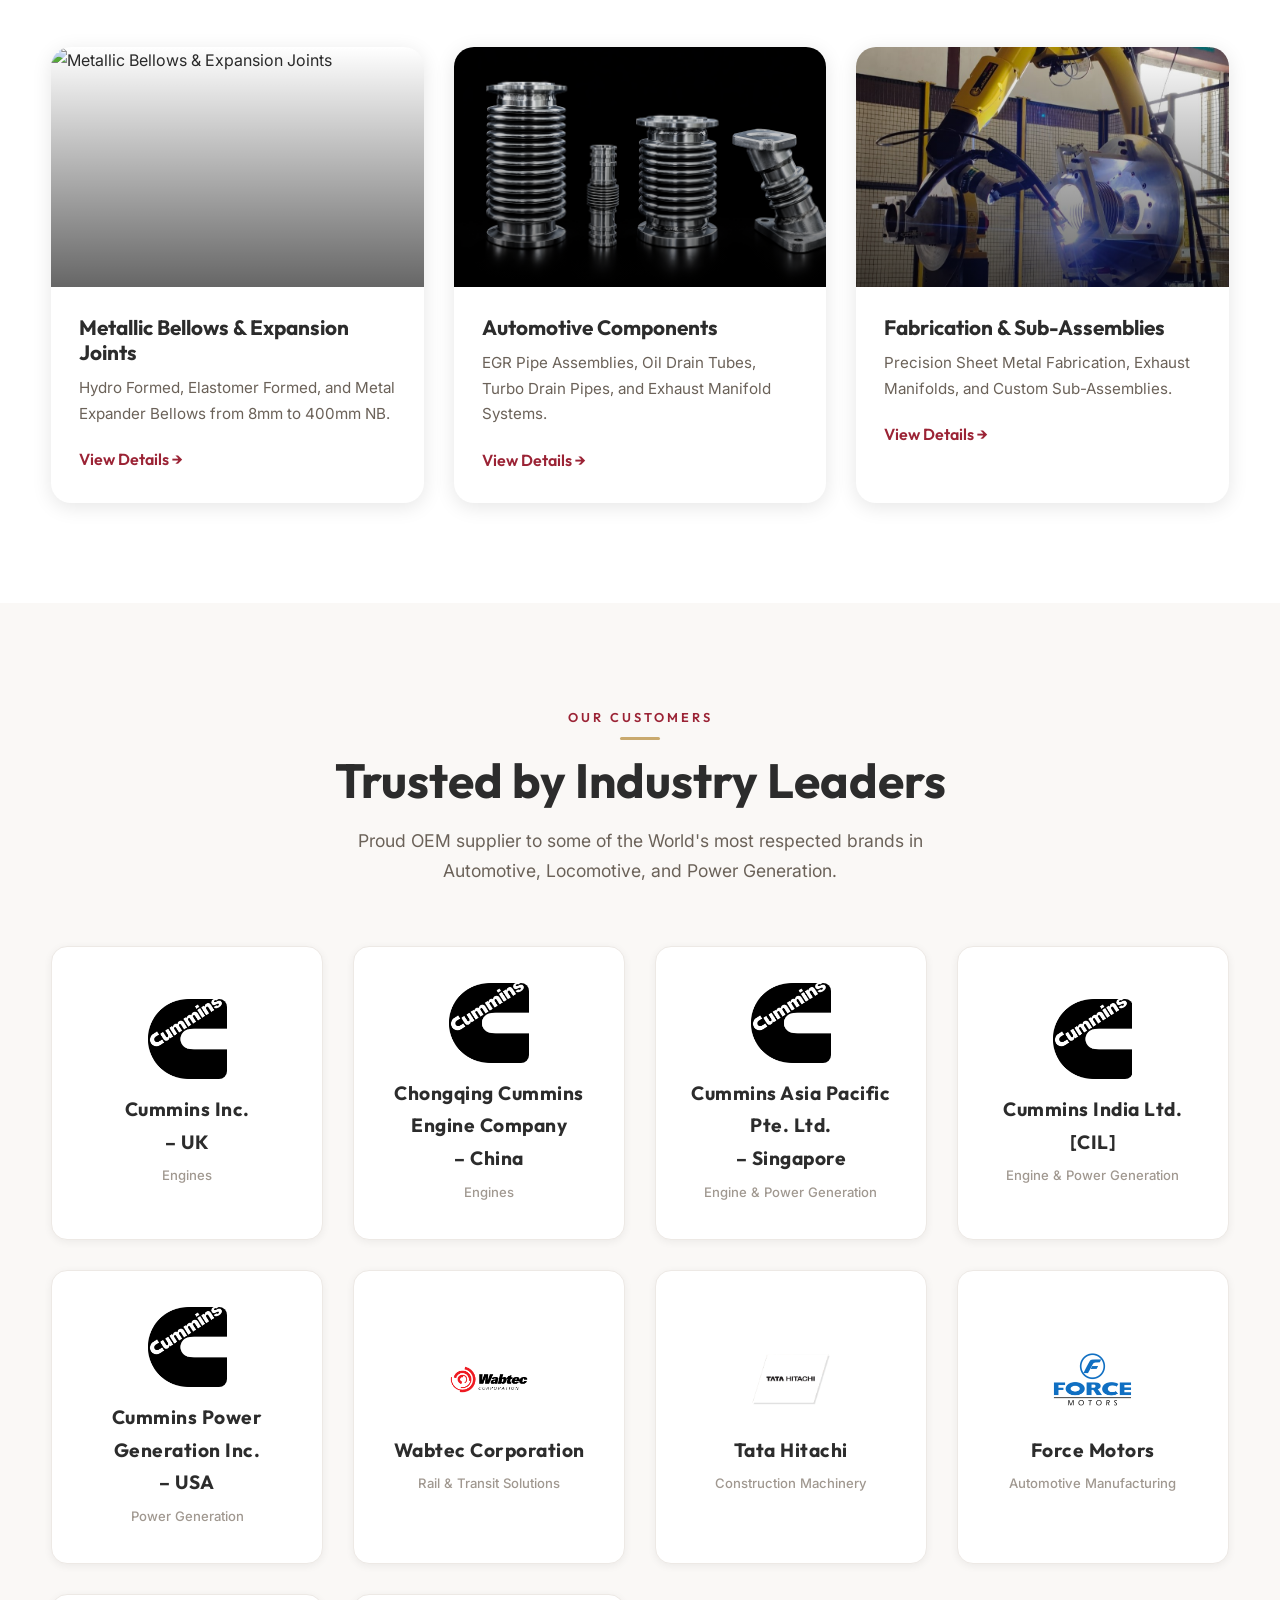
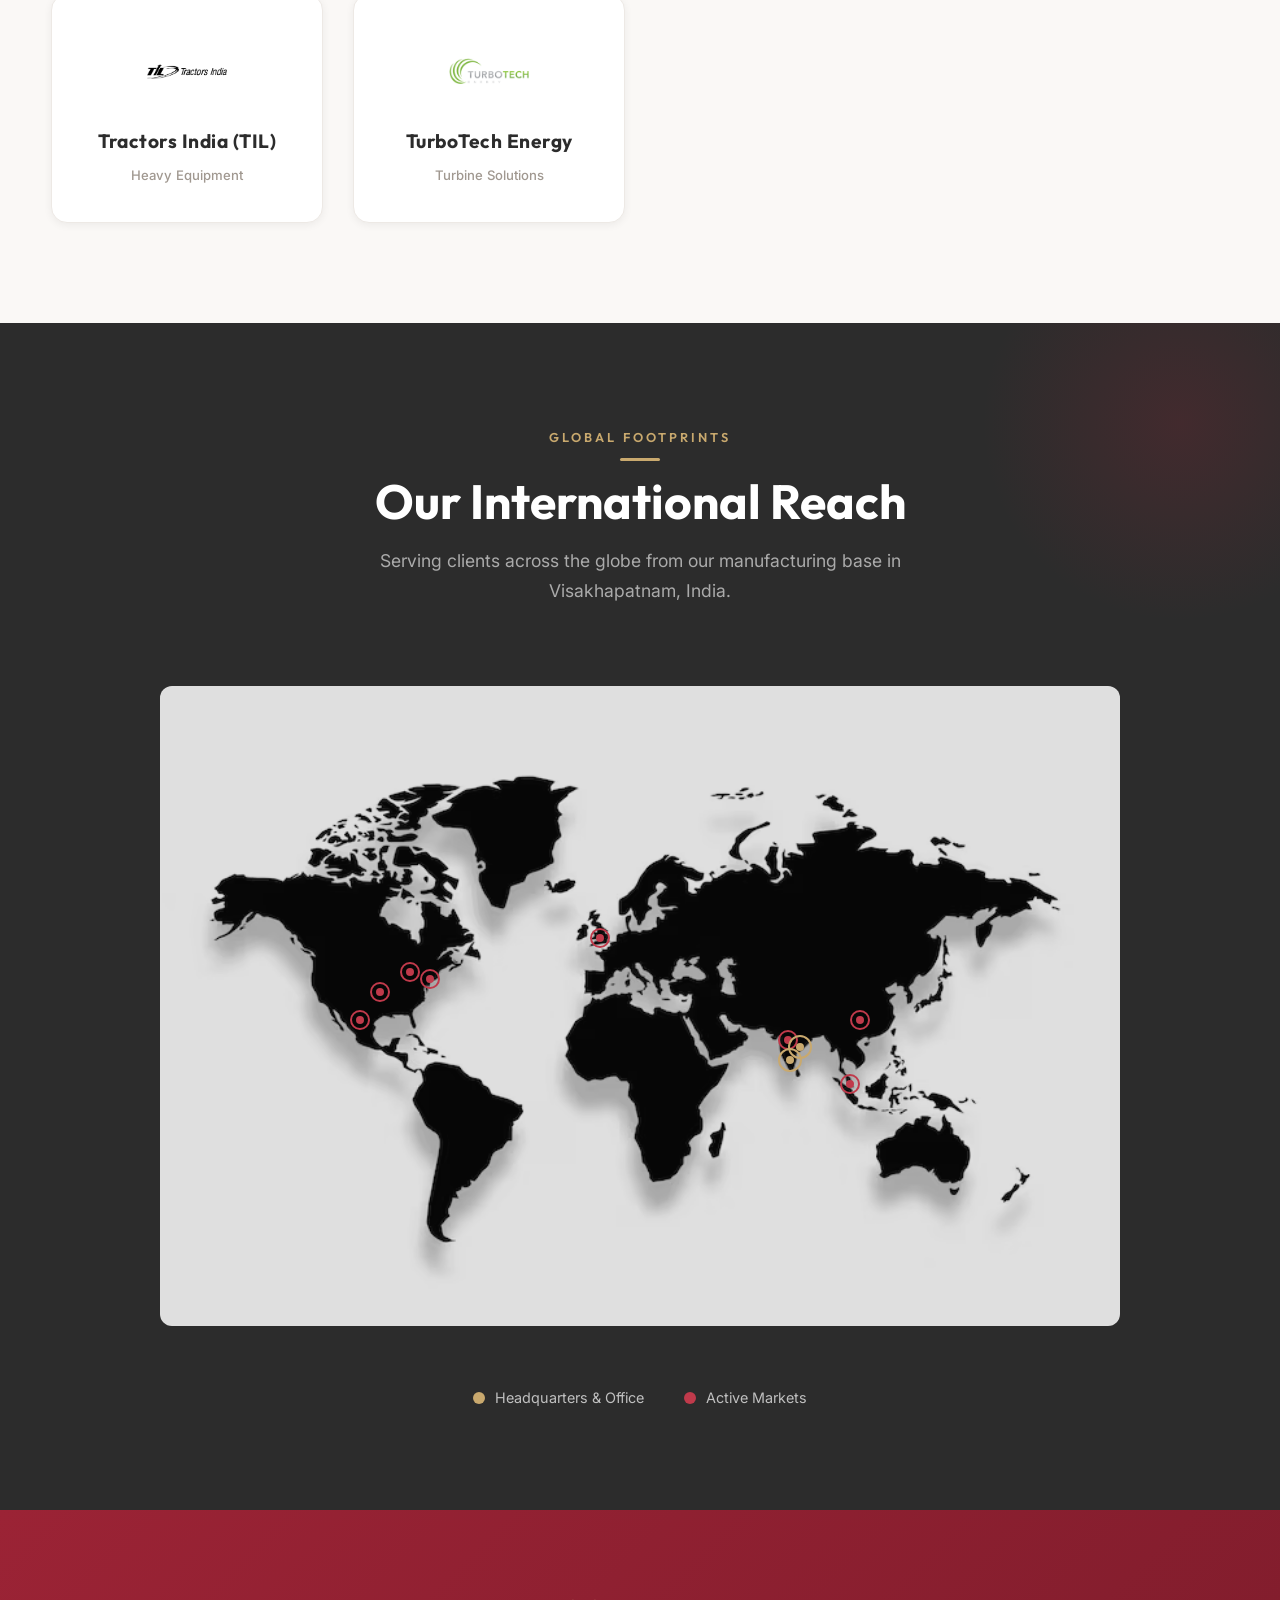
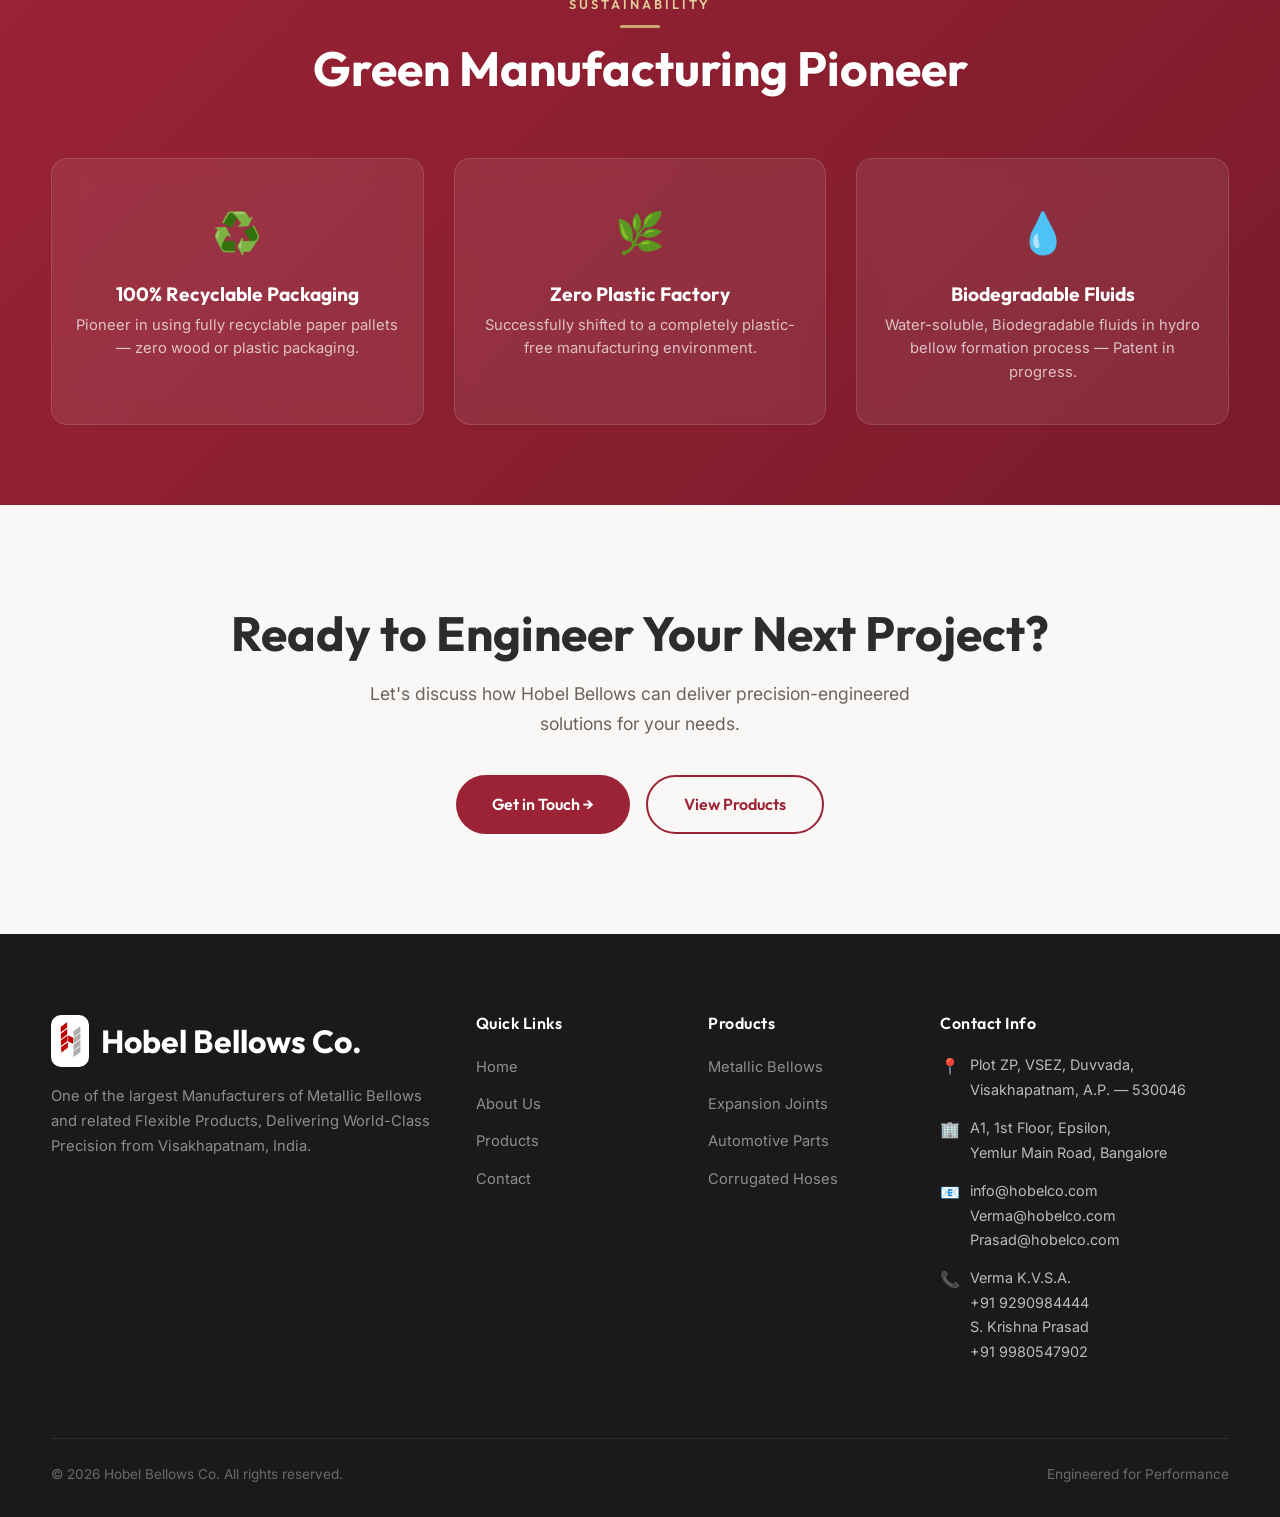
==== commit 2c638370: "updated hero photo" ====
--- a/index.html
+++ b/index.html
@@ -43,7 +43,7 @@
 
                     <!-- Slide 1 : Shopfloor View -->
                     <div class="swiper-slide">
-                        <img src="images/HERO1.JPG" class="hero-media Shopfloor">
+                        <img src="images/HERO2.JPG" class="hero-media Shopfloor">
                     </div>
                     
                     <!-- Slide 2 : Robotic Arm -->
--- a/css/style.css
+++ b/css/style.css
@@ -1323,21 +1323,22 @@
 /* Infrastructure */
 .infrastructure {
     padding: 100px 0;
+    background: var(--white);
 }
 
 .infra-grid {
     display: grid;
-    grid-template-columns: repeat(2, 1fr);
+    grid-template-columns: repeat(3, 1fr);
     gap: 24px;
 }
 
 .infra-card {
-    display: flex;
-    gap: 20px;
-    padding: 28px;
+    border-radius: 16px;
+    overflow:hidden;
     background: var(--off-white);
-    border-radius: 16px;
-    transition: all 0.3s var(--ease);
+    box-shadow: var(--shadow-md);
+    transition: transform 0.4s var(--ease), box-shadow 0.4s var(--ease);
+    position: relative;
 }
 
 .infra-card:hover {
@@ -1972,58 +1973,6 @@
     height:100%;
     object-fit:cover;
 }
-
-/* navigation arrows hidden */
-/* hide default swiper icon */
-.swiper-button-next::after,
-.swiper-button-prev::after{
-    display:none;
-}
-
-/* actual arrow button */
-.swiper-button-next,
-.swiper-button-prev{
-    width:60px;
-    height:120px;
-    border-radius:10px;
-    background:rgba(0,0,0,0.45);
-    backdrop-filter:blur(6px);
-    border:1px solid rgba(255, 255, 255, 0.562);
-    display:flex;
-    align-items:center;
-    justify-content:center;
-    position:center;
-    top:50%;
-    transform:translateY(-50%);
-    opacity:0;
-    transition:opacity .25s ease, transform .25s ease, background .25s ease;
-    z-index:5;
-}
-
-/* positions */
-.swiper-button-prev{ left:30px; }
-.swiper-button-next{ right:30px; }
-
-/* arrow symbol */
-.swiper-button-next::before,
-.swiper-button-prev::before{
-    content:"";
-    width:14px;
-    height:14px;
-    border-top:4px solid #fff;
-    border-right:4px solid #fff;
-}
-
-.swiper-button-next::before{ transform:rotate(45deg); }
-.swiper-button-prev::before{ transform:rotate(-135deg); }
-
-/* hover look */
-.swiper-button-next:hover,
-.swiper-button-prev:hover{
-    background:var(--primary);
-    border-color:var(--primary);
-    transform:translateY(-50%) scale(1.5);
-}
 /* Prevent navbar covering hero content */
 .hero .container{
     padding-top: var(--nav-height);
@@ -2243,7 +2192,7 @@
 /* grid */
 .infra-grid{
     display:grid;
-    grid-template-columns:repeat(2,1fr);
+    grid-template-columns:repeat(3,1fr);
     gap:34px;
 }
 
@@ -2337,7 +2286,7 @@
 
 .infra-grid{
     display:grid;
-    grid-template-columns:repeat(2,1fr);
+    grid-template-columns:repeat(3,1fr);
     gap:20px;
 }
 
@@ -2406,4 +2355,120 @@
     .infra-grid{
         grid-template-columns:1fr;
     }
-}+}
+/* =====================================================
+   SWIPER HERO NAVIGATION (20% EDGE DETECTION)
+   ===================================================== */
+
+/* remove default arrows */
+.swiper-button-next::after,
+.swiper-button-prev::after{
+    display:none;
+}
+
+/* invisible hover zones */
+.swiper-button-prev,
+.swiper-button-next{
+    position:absolute;
+    top:0;
+    height:100%;
+    width:20%;
+    z-index:5;
+}
+
+.swiper-button-prev{ left:0; }
+.swiper-button-next{ right:0; }
+
+/* visible button background */
+.swiper-button-prev::before,
+.swiper-button-next::before{
+    content:"";
+    position:absolute;
+    top:50%;
+    transform:translateY(-50%);
+    width:55px;
+    height:55px;
+    border-radius:14px;
+    background:rgba(0,0,0,0.45);
+    backdrop-filter:blur(6px);
+    border:1px solid rgba(255,255,255,0.35);
+    opacity:0;
+    transition:.25s ease;
+}
+
+.swiper-button-prev::before{ left:30px; }
+.swiper-button-next::before{ right:30px; }
+
+/* arrow icons */
+.swiper-button-prev span,
+.swiper-button-next span{
+    position:absolute;
+    top:50%;
+    width:14px;
+    height:14px;
+    border-top:3px solid #fff;
+    border-right:3px solid #fff;
+    transform:translateY(-50%) rotate(45deg);
+    opacity:0;
+    transition:.25s ease;
+}
+
+.swiper-button-prev span{
+    left:52px;
+    transform:translateY(-50%) rotate(-135deg);
+}
+
+.swiper-button-next span{
+    right:52px;
+}
+
+/* show when cursor inside hero */
+.hero:hover .swiper-button-prev::before,
+.hero:hover .swiper-button-next::before,
+.hero:hover .swiper-button-prev span,
+.hero:hover .swiper-button-next span{
+    opacity:1;
+}
+
+/* hover highlight */
+.swiper-button-prev:hover::before,
+.swiper-button-next:hover::before{
+    background:var(--primary);
+    border-color:var(--primary);
+}
+/* ==========================================
+   HIDE HERO NAVIGATION ON MOBILE & TABLETS
+   (phones portrait + landscape + iPads)
+   ========================================== */
+
+@media (hover: none) and (pointer: coarse) {
+
+    /* hide arrow zones */
+    .hero .swiper-button-next,
+    .hero .swiper-button-prev{
+        display:none !important;
+    }
+
+}
+/* ==========================================
+   HIDE HERO CTA BUTTONS ON MOBILE DEVICES
+   (phones & tablets — portrait + landscape)
+   ========================================== */
+
+@media (hover: none) and (pointer: coarse) {
+
+    /* remove buttons */
+    .hero-buttons{
+        display:relative !important;
+    }
+
+    /* tighten spacing because buttons are gone */
+    .hero-content{
+        padding-bottom:40px;
+    }
+
+    /* move dots slightly upward for balance */
+    .hero .swiper-pagination{
+        bottom:35px !important;
+    }
+}
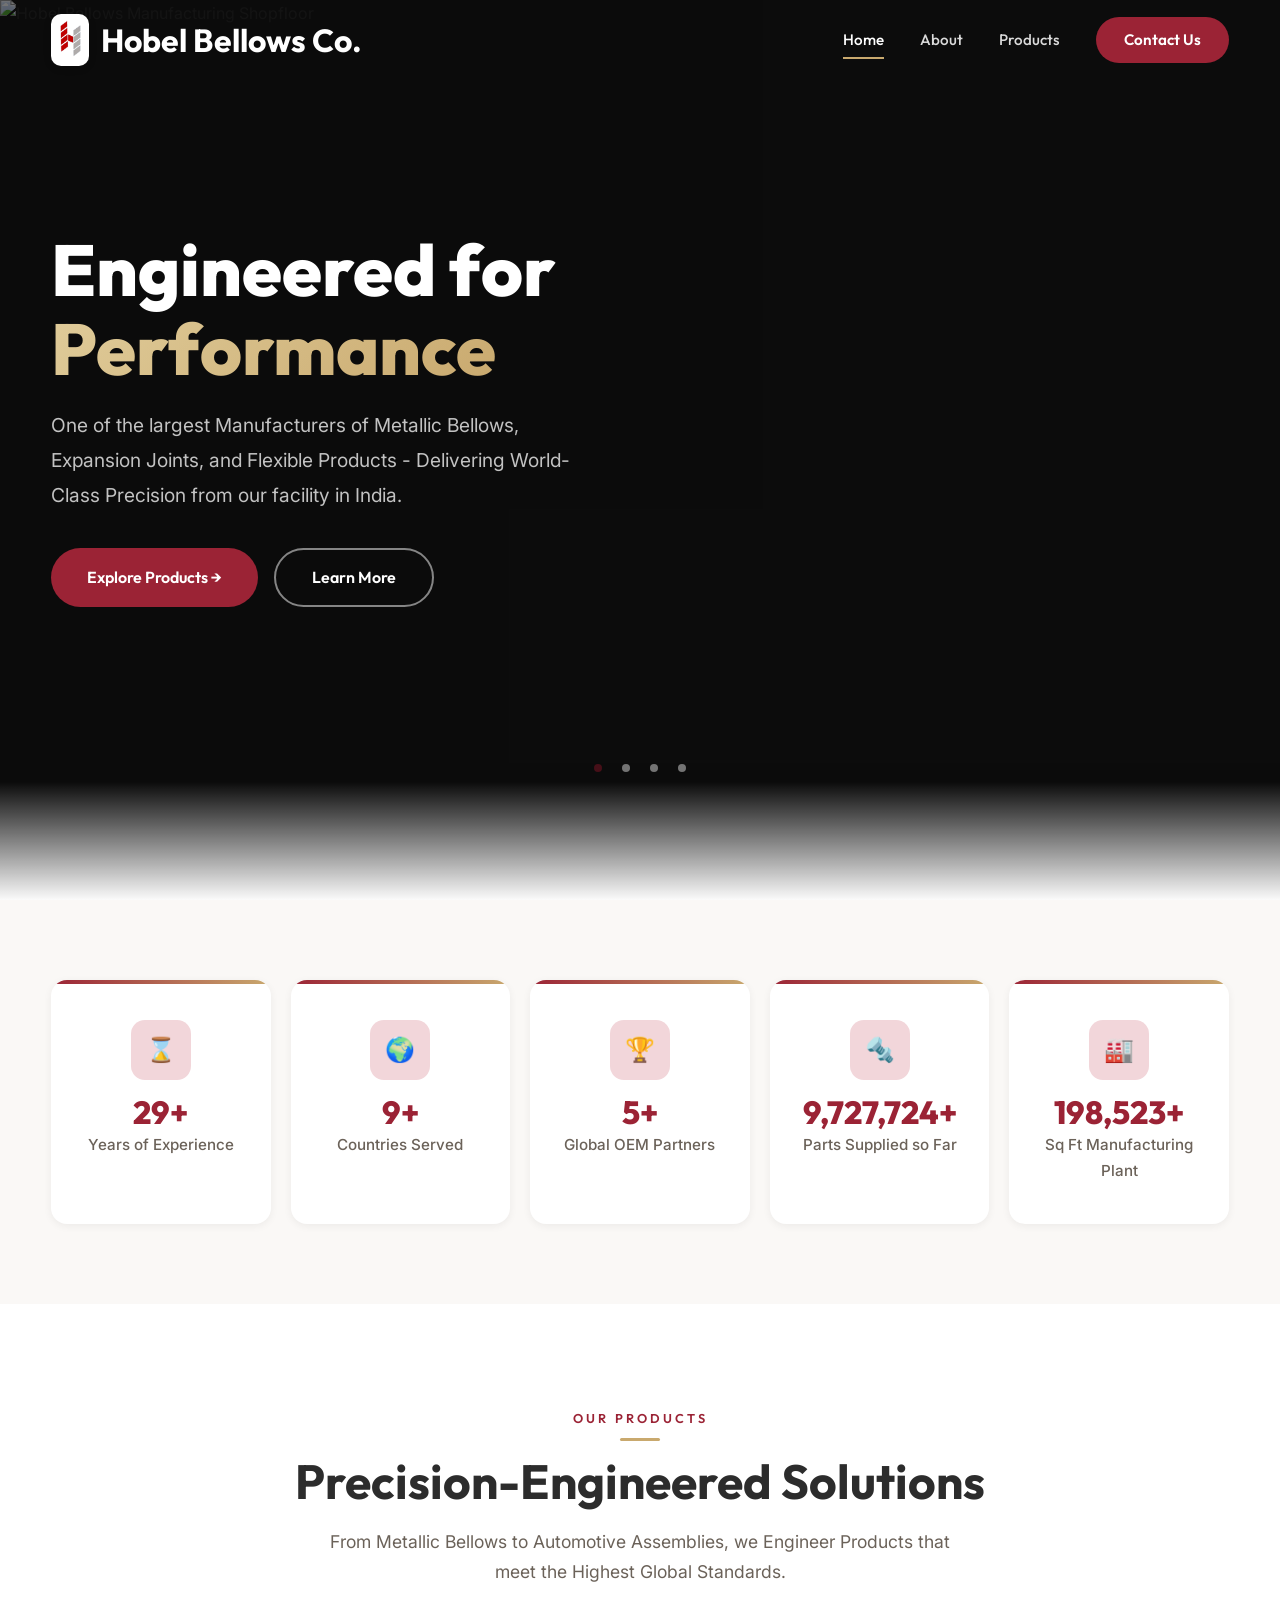
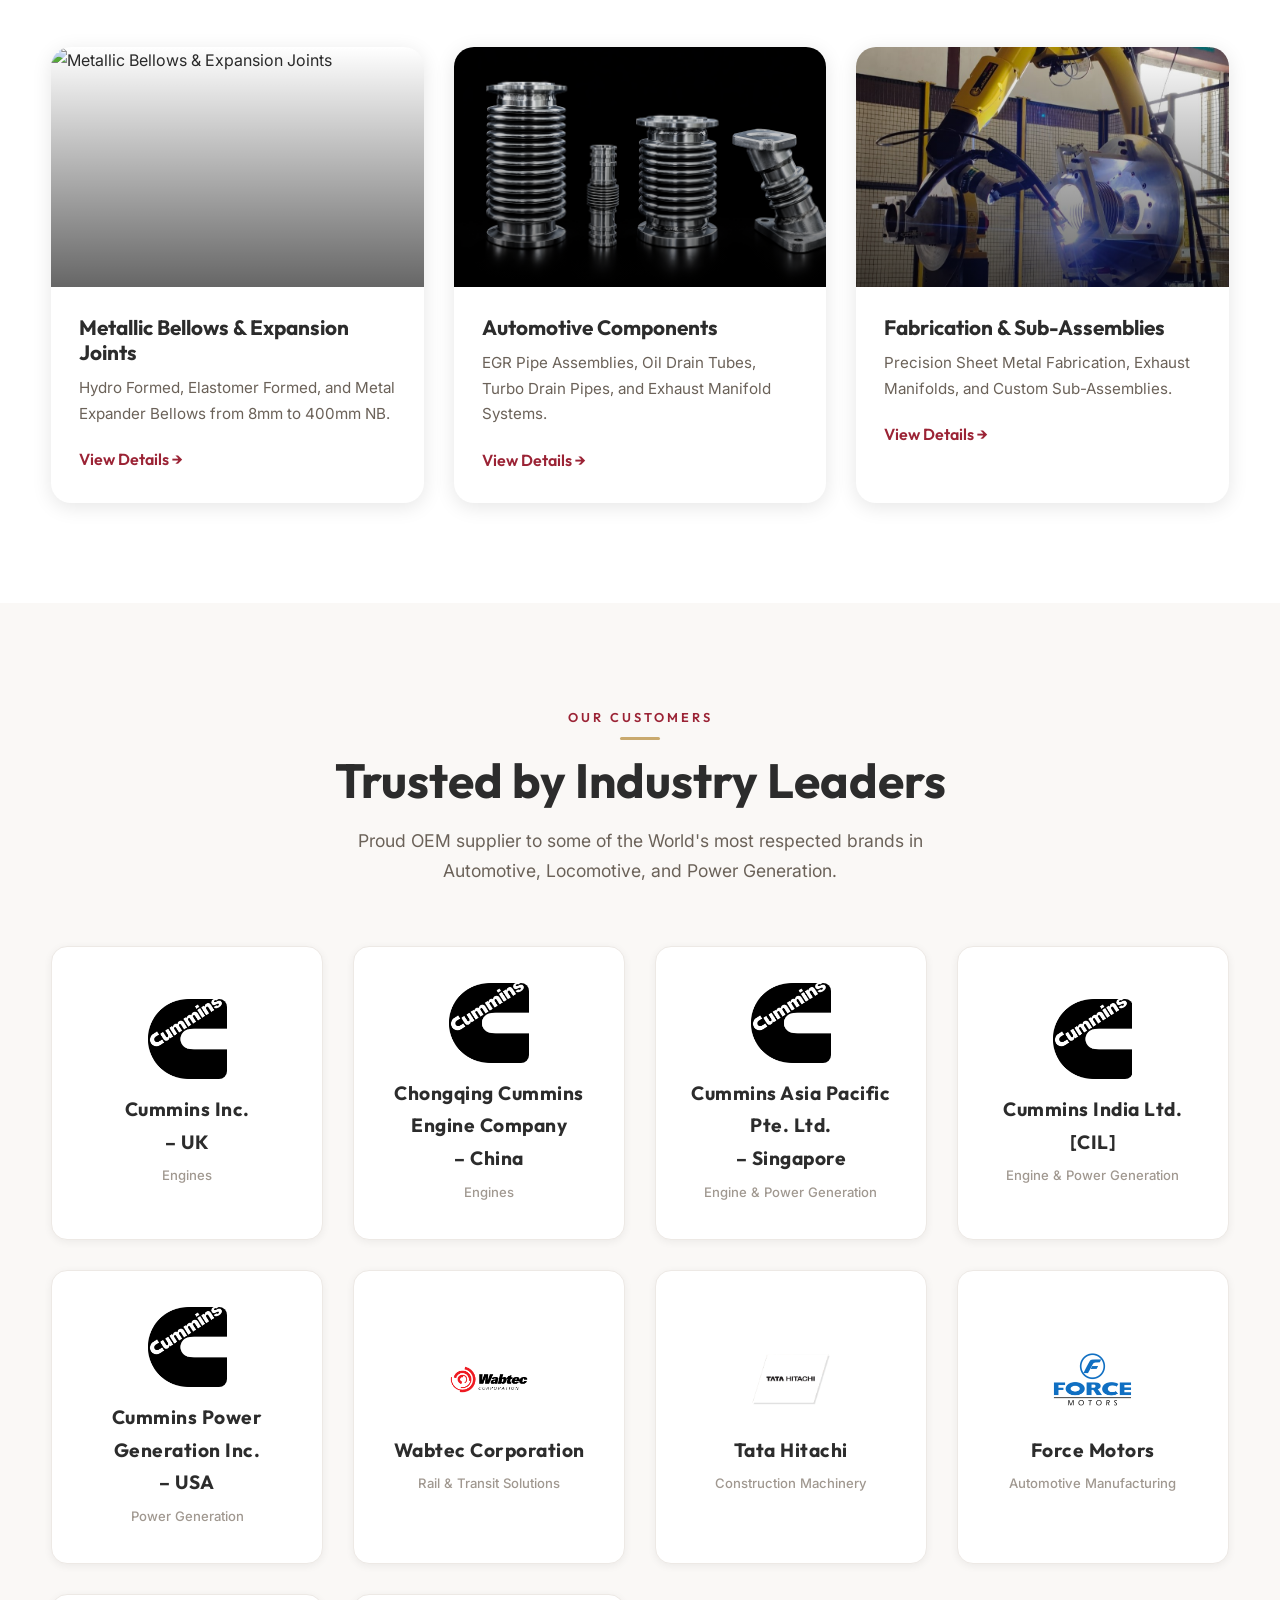
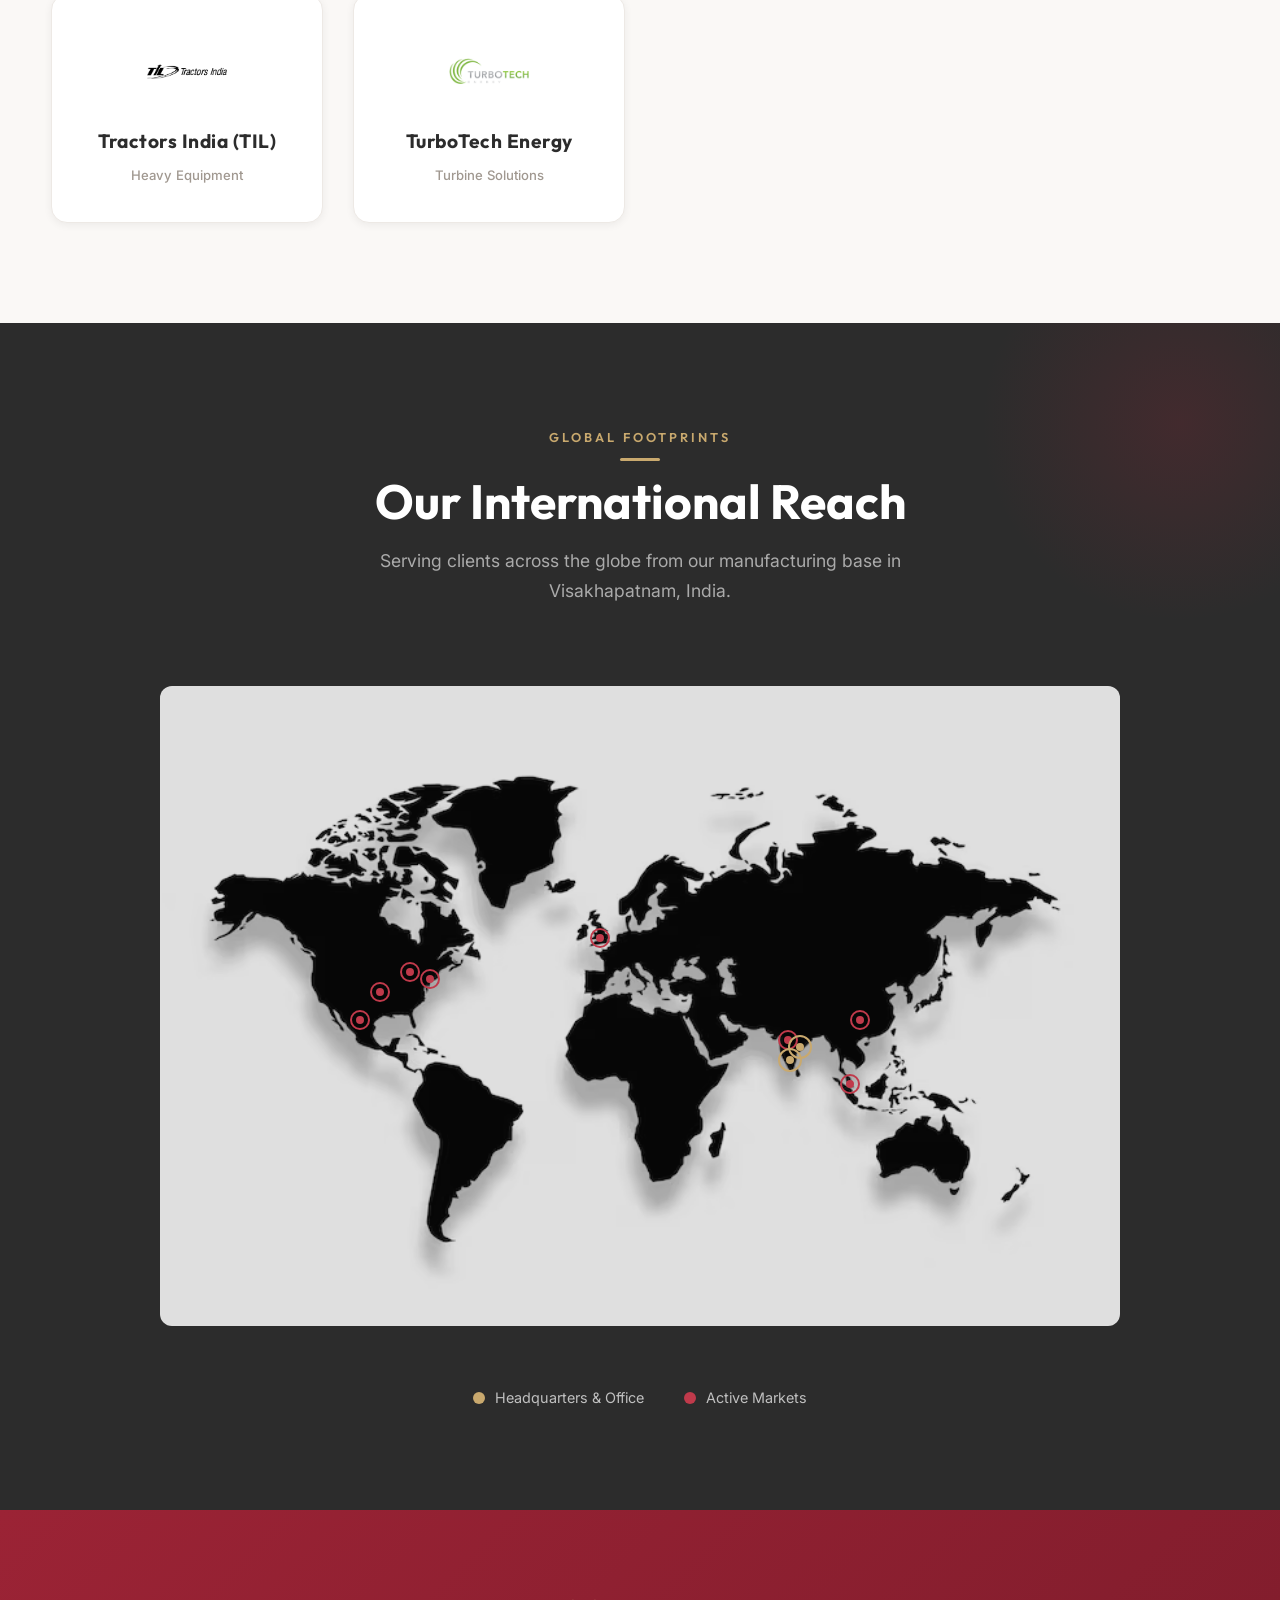
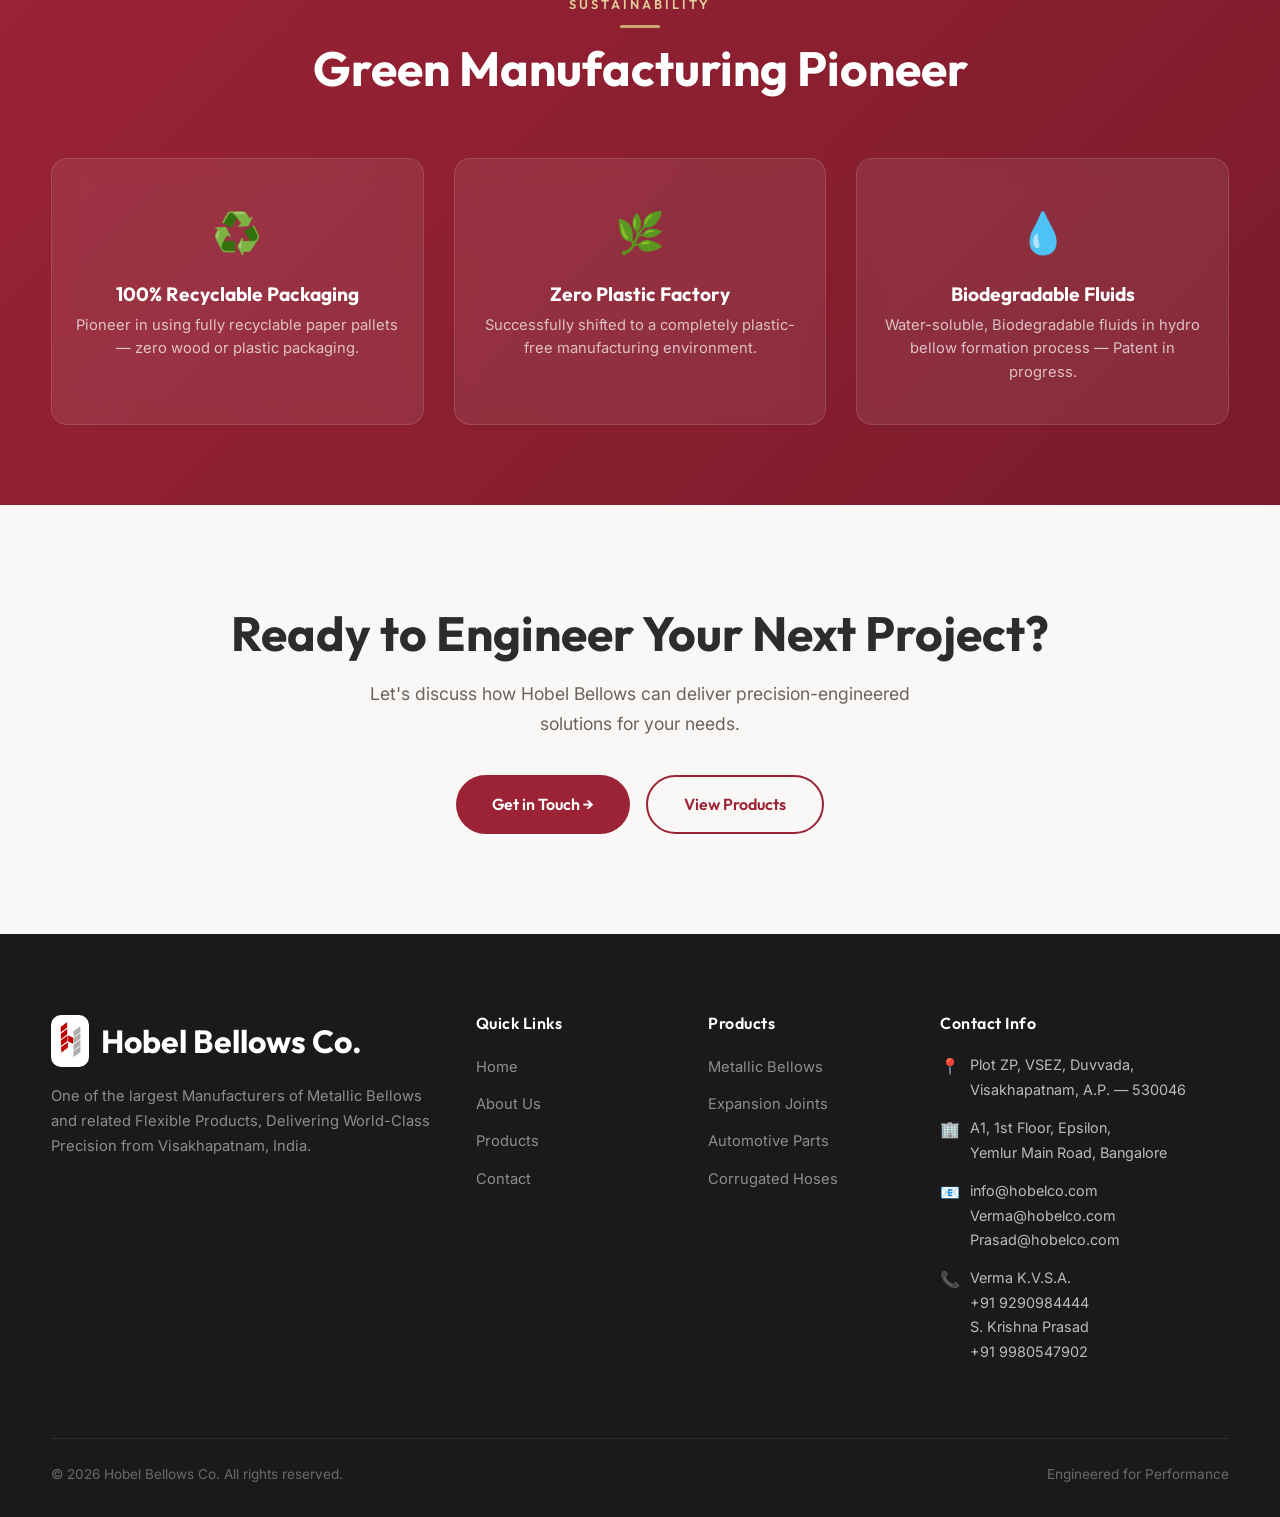
==== commit fb5defe8: "updated website content" ====
--- a/index.html
+++ b/index.html
@@ -43,17 +43,18 @@
 
                     <!-- Slide 1 : Shopfloor View -->
                     <div class="swiper-slide">
-                        <img src="images/HERO2.JPG" class="hero-media Shopfloor">
-                    </div>
-                    
+                        <img src="images/HERO2.JPG" class="hero-media Shopfloor"
+                            alt="Hobel Bellows Manufacturing Shopfloor">
+                    </div>
+
                     <!-- Slide 2 : Robotic Arm -->
                     <div class="swiper-slide">
-                        <img src="images/RB6.JPG" class="hero-media Arm">
+                        <img src="images/RB6.JPG" class="hero-media Arm" alt="Fanuc Robotic Welding Arm">
                     </div>
 
                     <!-- Slide 3 : Bellows -->
                     <div class="swiper-slide">
-                        <img src="images/ACB1.JPG" class="hero-media Bellows">
+                        <img src="images/ACB1.JPG" class="hero-media Bellows" alt="Metallic Bellows Products">
                     </div>
 
                     <!-- Slide 4 : Video 
@@ -65,7 +66,7 @@
 
                     <!-- Slide 5 : CMM -->
                     <div class="swiper-slide">
-                        <img src="images/CMM1.JPG" class="hero-media CMM">
+                        <img src="images/CMM1.JPG" class="hero-media CMM" alt="Carl Zeiss CMM Precision Measurement">
                     </div>
 
                 </div>
@@ -268,10 +269,10 @@
                     <div class="dot"></div>
                     <div class="tooltip">CPG, Mexico</div>
                 </div>
-                <!-- Brazil -->
+                <!-- USA — Columbus & Seymour -->
                 <div class="map-marker" style="left: 27%; top: 45%;">
                     <div class="dot"></div>
-                    <div class="tooltip">Cummins, Colombus, USA<br>Cummins, Seymore, USA</div>
+                    <div class="tooltip">Cummins, Columbus, USA<br>Cummins, Seymour, USA</div>
                 </div>
                 <!-- Central Europe (Germany) -->
                 <div class="map-marker" style="left: 64.8%; top: 55%;">
@@ -279,7 +280,7 @@
                     <div class="tooltip">INDIA<br>CIL, Maharashtra<br> TCPL, Maharashtra<br>FML, Madhaya Pradesh<br>TIL,
                         Kolkata<br>Turbotech Energy, Bangalore</div>
                 </div>
-                <!-- South Africa -->
+                <!-- United Kingdom -->
                 <div class="map-marker" style="left: 46%; top: 40%;">
                     <div class="dot"></div>
                     <div class="tooltip">Cummins, Daventry, UK <br>Cummins, Darlington, UK <br>Cummins, Blyth, UK</div>
--- a/css/style.css
+++ b/css/style.css
@@ -155,12 +155,13 @@
 /* ==========================================
    NAVBAR
    ========================================== */
-   /* ===== Navbar when hero is visible ===== */
-.navbar.in-hero{
+/* ===== Navbar when hero is visible ===== */
+.navbar.in-hero {
     background: transparent !important;
     box-shadow: none !important;
     backdrop-filter: none !important;
 }
+
 .navbar {
     position: fixed;
     top: 0;
@@ -469,16 +470,16 @@
     flex-wrap: wrap;
 }
 
-.hero-visual{
-    position:absolute;
-    inset:0;
-    width:100%;
-    height:100%;
-    z-index:1;
-    transform:none;
-    filter:none;
-    border-radius:0;
-    background:none;
+.hero-visual {
+    position: absolute;
+    inset: 0;
+    width: 100%;
+    height: 100%;
+    z-index: 1;
+    transform: none;
+    filter: none;
+    border-radius: 0;
+    background: none;
 }
 
 /* ==========================================
@@ -514,7 +515,7 @@
 
 .stat-card::before {
     content: '';
-    position: center;
+    position: absolute;
     top: 0;
     left: 0;
     width: 100%;
@@ -1334,7 +1335,7 @@
 
 .infra-card {
     border-radius: 16px;
-    overflow:hidden;
+    overflow: hidden;
     background: var(--off-white);
     box-shadow: var(--shadow-md);
     transition: transform 0.4s var(--ease), box-shadow 0.4s var(--ease);
@@ -1927,229 +1928,288 @@
         padding: 28px 20px;
     }
 }
+
 /* ===== HERO MEDIA SLIDER ===== */
 
-.hero{
-    position:relative;
-    min-height:100svh;
-    overflow:hidden;
-    background:var(--black);
+.hero {
+    position: relative;
+    min-height: 100svh;
+    overflow: hidden;
+    background: var(--black);
 }
 
 /* background layer */
-.hero-visual{
-    position:absolute;
-    inset:0;
-    z-index:1;
+.hero-visual {
+    position: absolute;
+    inset: 0;
+    z-index: 1;
 }
 
 /* keep text above */
-.hero-content{
-    position:relative;
-    z-index:3;
-    color:white;
+.hero-content {
+    position: relative;
+    z-index: 3;
+    color: white;
 }
 
 /* dark overlay for readability */
-.hero-overlay{
-    position:absolute;
-    inset:0;
-    background:rgba(0,0,0,0.55);
-    z-index:2;
-    pointer-events:none;
+.hero-overlay {
+    position: absolute;
+    inset: 0;
+    background: rgba(0, 0, 0, 0.55);
+    z-index: 2;
+    pointer-events: none;
 }
 
 /* swiper sizing */
 .heroSwiper,
-.heroSwiper .swiper-slide{
-    width:100%;
-    height:100%;
+.heroSwiper .swiper-slide {
+    width: 100%;
+    height: 100%;
 }
 
 /* image & video fit */
 .hero-media,
-.hero-video{
-    width:100%;
-    height:100%;
-    object-fit:cover;
-}
+.hero-video {
+    width: 100%;
+    height: 100%;
+    object-fit: cover;
+}
+
 /* Prevent navbar covering hero content */
-.hero .container{
+.hero .container {
     padding-top: var(--nav-height);
 }
-.swiper-button-next,
-.swiper-button-prev{
-    width:70px;
-    height:100%;
-    top:0;
-    margin-top:0;
-}
-
-/* invisible hit area */
-.swiper-button-prev{
-    left:0;
-}
-.swiper-button-next{
-    right:0;
-}
-
-/* hide icon */
+
+/* ==========================================
+   HERO NAVIGATION ARROWS
+   ========================================== */
+
+/* Suppress Swiper's default icon characters */
 .swiper-button-next::after,
-.swiper-button-prev::after{
-    opacity:0.5;
-    transition:opacity .25s ease;
-}
-
-/* only when mouse near edges */
-.swiper-button-next:hover::after,
-.swiper-button-prev:hover::after{
-    opacity:1;
-}
+.swiper-button-prev::after {
+    display: none !important;
+}
+
+/* Button base — vertically centred, pinned to each edge */
+.swiper-button-prev,
+.swiper-button-next {
+    position: absolute;
+    top: 50%;
+    transform: translateY(-50%);
+    z-index: 10;
+    width: 56px;
+    height: 56px;
+    margin: 0;
+    display: flex;
+    align-items: center;
+    justify-content: center;
+    background: none !important;
+    border: none;
+    cursor: pointer;
+    opacity: 0;
+    /* hidden by default; JS or media-query controls */
+    transition: opacity 0.3s ease, transform 0.35s ease;
+}
+
+.swiper-button-prev {
+    left: 28px;
+}
+
+.swiper-button-next {
+    right: 28px;
+}
+
+/* Chevron arrow drawn with ::before */
+.swiper-button-prev::before,
+.swiper-button-next::before {
+    content: '';
+    display: block;
+    width: 22px;
+    height: 22px;
+    border-top: 3px solid rgba(255, 255, 255, 0.5);
+    border-right: 3px solid rgba(255, 255, 255, 0.5);
+    transition: border-color 0.3s ease;
+}
+
+/* Point left */
+.swiper-button-prev::before {
+    transform: rotate(-135deg);
+    margin-left: 6px;
+}
+
+/* Point right */
+.swiper-button-next::before {
+    transform: rotate(45deg);
+    margin-right: 6px;
+}
+
+/* Hover: glide outward + brick-red */
+.swiper-button-prev:hover {
+    transform: translateY(-50%) translateX(-5px);
+}
+
+.swiper-button-next:hover {
+    transform: translateY(-50%) translateX(5px);
+}
+
+.swiper-button-prev:hover::before,
+.swiper-button-next:hover::before {
+    border-color: var(--primary);
+}
+
 /* ===== HERO SLIDER DOTS ===== */
 
-.swiper-pagination{
-    position:absolute;
-    bottom:110px !important;
-    text-align:center;
-    z-index:6;
+.swiper-pagination {
+    position: absolute;
+    bottom: 110px !important;
+    text-align: center;
+    z-index: 6;
 }
 
 /* normal dots */
-.swiper-pagination-bullet{
-    width:9px;
-    height:9px;
-    background:rgba(255,255,255,0.35);
-    opacity:1;
-    margin:10px !important;
-    transition:all .35s ease;
+.swiper-pagination-bullet {
+    width: 9px;
+    height: 9px;
+    background: rgba(255, 255, 255, 0.35);
+    opacity: 1;
+    margin: 10px !important;
+    transition: all .35s ease;
 }
 
 /* active slide dot */
-.swiper-pagination-bullet-active{
-    width:26px;
-    height:9px;
-    border-radius:10px;
-
-}
+.swiper-pagination-bullet-active {
+    width: 26px;
+    height: 9px;
+    border-radius: 10px;
+
+}
+
 /* ===== FORCE HERO DOT COLORS ===== */
 
-.hero .swiper-pagination-bullet{
+.hero .swiper-pagination-bullet {
     background: var(--white) !important;
     opacity: 2;
 }
 
-.hero .swiper-pagination-bullet-active{
+.hero .swiper-pagination-bullet-active {
     background: var(--primary) !important;
 }
+
 /* ===== MOBILE HERO IMAGE CONTROL ===== */
-@media (max-width:768px){
+@media (max-width:768px) {
 
     /* make hero taller for phones */
-    .hero{
+    .hero {
         min-height: 92svh;
     }
 
     /* IMPORTANT: shift visible area */
     .hero-media,
-    .hero-video{
+    .hero-video {
         object-position: 70% center;
     }
 
 }
-@media (max-width:768px){
+
+@media (max-width:768px) {
 
     /* shopfloor view*/
-    .hero-media.Shopfloor{
+    .hero-media.Shopfloor {
         object-position: 80% center;
     }
 
-    /* robotic arm */
-    .hero-media.arm{
+    /* robotic arm — matches class="hero-media Arm" in HTML */
+    .hero-media.Arm {
         object-position: 72% center;
     }
 
-    /* bellows product */
-    .hero-media.bellows{
+    /* bellows product — matches class="hero-media Bellows" in HTML */
+    .hero-media.Bellows {
         object-position: 25% center;
     }
 
-    /* installation / CMM */
-    .hero-media.cmm{
+    /* installation / CMM — matches class="hero-media CMM" in HTML */
+    .hero-media.CMM {
         object-position: 40% center;
     }
 
 }
+
 /* ===== MOBILE HERO LAYOUT FIX ===== */
-@media (max-width:768px){
-    .hero::after{
+@media (max-width:768px) {
+    .hero::after {
         height: 20px;
     }
 
     /* correct hero height for phones */
-    .hero{
+    .hero {
         min-height: calc(100dvh - var(--nav-height));
-        display:flex;
-        align-items:center;
+        display: flex;
+        align-items: center;
     }
 
     /* move content upward */
-    .hero-content{
+    .hero-content {
         padding-top: 120px;
         max-width: 100%;
     }
 
     /* make buttons not push layout */
-    .hero-buttons{
+    .hero-buttons {
         margin-top: 18px;
     }
 
     /* move dots below buttons */
-    .hero .swiper-pagination{
+    .hero .swiper-pagination {
         bottom: 40px !important;
     }
 
 }
-@media (max-width:768px){
-    .hero h1{
+
+@media (max-width:768px) {
+    .hero h1 {
         font-size: 2.2rem;
-        line-height:1.15;
-    }
-
-    .hero p{
+        line-height: 1.15;
+    }
+
+    .hero p {
         font-size: 0.95rem;
-        line-height:1.6;
-    }
-}/* ===== MOBILE LANDSCAPE HERO FIX ===== */
-@media (max-height:500px) and (orientation:landscape){
+        line-height: 1.6;
+    }
+}
+
+/* ===== MOBILE LANDSCAPE HERO FIX ===== */
+@media (max-height:500px) and (orientation:landscape) {
 
     /* hero must stop behaving like fullscreen */
-    .hero{
+    .hero {
         min-height: auto;
         height: 100dvh;
         padding-top: var(--nav-height);
     }
 
     /* make slider fit the available height */
-    .hero-visual{
+    .hero-visual {
         top: var(--nav-height);
         height: calc(100dvh - var(--nav-height));
     }
 
     /* compress text block */
-    .hero-content{
+    .hero-content {
         padding-top: 20px;
         max-width: 520px;
     }
 
     /* smaller heading */
-    .hero h1{
+    .hero h1 {
         font-size: 2rem;
         line-height: 1.15;
         margin-bottom: 8px;
     }
 
     /* shrink paragraph */
-    .hero p{
+    .hero p {
         font-size: 0.9rem;
         line-height: 1.4;
         margin-bottom: 12px;
@@ -2157,318 +2217,251 @@
     }
 
     /* compact buttons */
-    .hero-buttons .btn{
+    .hero-buttons .btn {
         padding: 10px 22px;
         font-size: 0.9rem;
     }
 
     /* hide the badge (it consumes vertical space) */
-    .hero-badge{
-        display:none;
+    .hero-badge {
+        display: none;
     }
 
     /* move pagination up */
-    .hero .swiper-pagination{
+    .hero .swiper-pagination {
         bottom: 8px !important;
     }
 
     /* reduce gradient */
-    .hero::after{
-        height:40px;
-    }
-
-}
-@media (max-height:500px) and (orientation:landscape){
-    .hero-media{
+    .hero::after {
+        height: 40px;
+    }
+
+}
+
+@media (max-height:500px) and (orientation:landscape) {
+    .hero-media {
         object-position: center 40%;
     }
 }
+
 /* ===== INFRASTRUCTURE FEATURE CARDS ===== */
 
-.infrastructure{
-    background:var(--gray-50);
+.infrastructure {
+    background: var(--gray-50);
 }
 
 /* grid */
-.infra-grid{
-    display:grid;
-    grid-template-columns:repeat(3,1fr);
-    gap:34px;
+.infra-grid {
+    display: grid;
+    grid-template-columns: repeat(3, 1fr);
+    gap: 34px;
 }
 
 /* card */
-.infra-card{
-    background:transparent;
-    border-radius:22px;
-    overflow:hidden;
-    transition:all .35s var(--ease);
+.infra-card {
+    background: transparent;
+    border-radius: 22px;
+    overflow: hidden;
+    transition: all .35s var(--ease);
 }
 
 /* image section (TOP) */
-.infra-img{
-    height:230px;
-    overflow:hidden;
-    position:relative;
-    border-radius:22px 22px 0 0;
-}
-
-.infra-img img{
-    width:100%;
-    height:100%;
-    object-fit:cover;
-    transition:transform .7s ease, filter .5s ease;
+.infra-img {
+    height: 230px;
+    overflow: hidden;
+    position: relative;
+    border-radius: 22px 22px 0 0;
+}
+
+.infra-img img {
+    width: 100%;
+    height: 100%;
+    object-fit: cover;
+    transition: transform .7s ease, filter .5s ease;
 }
 
 /* subtle dark overlay for readability */
-.infra-img::after{
-    content:"";
-    position:absolute;
-    inset:0;
-    background:linear-gradient(to bottom, transparent 60%, rgba(0,0,0,.25));
+.infra-img::after {
+    content: "";
+    position: absolute;
+    inset: 0;
+    background: linear-gradient(to bottom, transparent 60%, rgba(0, 0, 0, .25));
 }
 
 /* hover zoom */
-.infra-card:hover .infra-img img{
-    transform:scale(1.12);
+.infra-card:hover .infra-img img {
+    transform: scale(1.12);
 }
 
 /* bottom text panel */
-.infra-body{
-    background:var(--white);
-    padding:24px 24px 26px;
-    border-radius:0 0 22px 22px;
-    box-shadow:var(--shadow-md);
+.infra-body {
+    background: var(--white);
+    padding: 24px 24px 26px;
+    border-radius: 0 0 22px 22px;
+    box-shadow: var(--shadow-md);
 }
 
 /* title */
-.infra-body h4{
-    font-family:'Outfit',sans-serif;
-    font-size:1.15rem;
-    font-weight:700;
-    color:var(--charcoal);
-    margin-bottom:8px;
+.infra-body h4 {
+    font-family: 'Outfit', sans-serif;
+    font-size: 1.15rem;
+    font-weight: 700;
+    color: var(--charcoal);
+    margin-bottom: 8px;
 }
 
 /* description */
-.infra-body p{
-    font-size:.95rem;
-    color:var(--gray-600);
-    line-height:1.7;
+.infra-body p {
+    font-size: .95rem;
+    color: var(--gray-600);
+    line-height: 1.7;
 }
 
 /* card hover elevation */
-.infra-card:hover{
-    transform:translateY(-10px);
+.infra-card:hover {
+    transform: translateY(-10px);
 }
 
 /* tablet */
-@media(max-width:1024px){
-    .infra-grid{
-        grid-template-columns:repeat(2,1fr);
+@media(max-width:1024px) {
+    .infra-grid {
+        grid-template-columns: repeat(2, 1fr);
     }
 }
 
 /* mobile */
-@media(max-width:768px){
-    .infra-grid{
-        grid-template-columns:1fr;
-    }
-
-    .infra-img{
-        height:200px;
-    }
-}
+@media(max-width:768px) {
+    .infra-grid {
+        grid-template-columns: 1fr;
+    }
+
+    .infra-img {
+        height: 200px;
+    }
+}
+
 /* ===== INFRASTRUCTURE (MATCH PRODUCTS OVERVIEW) ===== */
 
-.infrastructure{
+.infrastructure {
     background: var(--off-white);
 }
 
-.infra-grid{
-    display:grid;
-    grid-template-columns:repeat(3,1fr);
-    gap:20px;
-}
-
-.infra-card{
-    border-radius:10px;
-    overflow:hidden;
-    background:var(--white);
-    box-shadow:var(--shadow-md);
+.infra-grid {
+    display: grid;
+    grid-template-columns: repeat(3, 1fr);
+    gap: 20px;
+}
+
+.infra-card {
+    border-radius: 10px;
+    overflow: hidden;
+    background: var(--white);
+    box-shadow: var(--shadow-md);
     transition: transform 0.4s var(--ease), box-shadow 0.4s var(--ease);
     position: relative;
 }
 
-.infra-card:hover{
-    transform:translateY(-10px);
-    box-shadow:var(--shadow-xl);
-}
-
-.infra-card-img{
+.infra-card:hover {
+    transform: translateY(-10px);
+    box-shadow: var(--shadow-xl);
+}
+
+.infra-card-img {
     height: 240px;
-    overflow:hidden;
-    position:relative;
-}
-
-.infra-card-img img{
-    width:100%;
-    height:100%;
-    object-fit:cover;
-    transition:transform 0.5s var(--ease);
-}
-
-.infra-card:hover .infra-card-img img{
-    transform:scale(1.08);
-}
-
-.infra-card-img .overlay{
-    position:absolute;
-    inset:0;
-    background:linear-gradient(to top, rgba(0,0,0,.6), transparent);
-}
-
-.infra-card-body{
-    padding:28px;
-}
-
-.infra-card-body h3{
-    font-size:1.3rem;
-    font-weight:700;
-    color:var(--charcoal);
-    margin-bottom:10px;
-}
-
-.infra-card-body p{
-    font-size:0.95rem;
-    color:var(--gray-600);
-    margin-bottom:20px
+    overflow: hidden;
+    position: relative;
+}
+
+.infra-card-img img {
+    width: 100%;
+    height: 100%;
+    object-fit: cover;
+    transition: transform 0.5s var(--ease);
+}
+
+.infra-card:hover .infra-card-img img {
+    transform: scale(1.08);
+}
+
+.infra-card-img .overlay {
+    position: absolute;
+    inset: 0;
+    background: linear-gradient(to top, rgba(0, 0, 0, .6), transparent);
+}
+
+.infra-card-body {
+    padding: 28px;
+}
+
+.infra-card-body h3 {
+    font-size: 1.3rem;
+    font-weight: 700;
+    color: var(--charcoal);
+    margin-bottom: 10px;
+}
+
+.infra-card-body p {
+    font-size: 0.95rem;
+    color: var(--gray-600);
+    margin-bottom: 20px
 }
 
 /* responsive */
-@media(max-width:1024px){
-    .infra-grid{
-        grid-template-columns:repeat(2,1fr);
-    }
-}
-
-@media(max-width:768px){
-    .infra-grid{
-        grid-template-columns:1fr;
-    }
-}
-/* =====================================================
-   SWIPER HERO NAVIGATION (20% EDGE DETECTION)
-   ===================================================== */
-
-/* remove default arrows */
-.swiper-button-next::after,
-.swiper-button-prev::after{
-    display:none;
-}
-
-/* invisible hover zones */
-.swiper-button-prev,
-.swiper-button-next{
-    position:absolute;
-    top:0;
-    height:100%;
-    width:20%;
-    z-index:5;
-}
-
-.swiper-button-prev{ left:0; }
-.swiper-button-next{ right:0; }
-
-/* visible button background */
-.swiper-button-prev::before,
-.swiper-button-next::before{
-    content:"";
-    position:absolute;
-    top:50%;
-    transform:translateY(-50%);
-    width:55px;
-    height:55px;
-    border-radius:14px;
-    background:rgba(0,0,0,0.45);
-    backdrop-filter:blur(6px);
-    border:1px solid rgba(255,255,255,0.35);
-    opacity:0;
-    transition:.25s ease;
-}
-
-.swiper-button-prev::before{ left:30px; }
-.swiper-button-next::before{ right:30px; }
-
-/* arrow icons */
-.swiper-button-prev span,
-.swiper-button-next span{
-    position:absolute;
-    top:50%;
-    width:14px;
-    height:14px;
-    border-top:3px solid #fff;
-    border-right:3px solid #fff;
-    transform:translateY(-50%) rotate(45deg);
-    opacity:0;
-    transition:.25s ease;
-}
-
-.swiper-button-prev span{
-    left:52px;
-    transform:translateY(-50%) rotate(-135deg);
-}
-
-.swiper-button-next span{
-    right:52px;
-}
-
-/* show when cursor inside hero */
-.hero:hover .swiper-button-prev::before,
-.hero:hover .swiper-button-next::before,
-.hero:hover .swiper-button-prev span,
-.hero:hover .swiper-button-next span{
-    opacity:1;
-}
-
-/* hover highlight */
-.swiper-button-prev:hover::before,
-.swiper-button-next:hover::before{
-    background:var(--primary);
-    border-color:var(--primary);
-}
+@media(max-width:1024px) {
+    .infra-grid {
+        grid-template-columns: repeat(2, 1fr);
+    }
+}
+
+@media(max-width:768px) {
+    .infra-grid {
+        grid-template-columns: 1fr;
+    }
+}
+
 /* ==========================================
-   HIDE HERO NAVIGATION ON MOBILE & TABLETS
-   (phones portrait + landscape + iPads)
+   HERO ARROW — VISIBILITY PER DEVICE
+   Desktop (fine pointer)  : JS edge-detection controls opacity
+   Tablet / landscape      : always visible
+   Mobile portrait ≤768px  : hidden
    ========================================== */
 
+/* Touch / coarse-pointer devices in landscape or desktop-view: always show */
 @media (hover: none) and (pointer: coarse) {
 
-    /* hide arrow zones */
-    .hero .swiper-button-next,
-    .hero .swiper-button-prev{
-        display:none !important;
-    }
-
-}
+    .hero .swiper-button-prev,
+    .hero .swiper-button-next {
+        opacity: 1 !important;
+    }
+}
+
+/* Mobile PORTRAIT only — hide arrows */
+@media (max-width: 768px) and (orientation: portrait) {
+
+    .hero .swiper-button-prev,
+    .hero .swiper-button-next {
+        display: none !important;
+    }
+}
+
 /* ==========================================
-   HIDE HERO CTA BUTTONS ON MOBILE DEVICES
-   (phones & tablets — portrait + landscape)
+   TOUCH DEVICES — HERO CONTENT ADJUSTMENTS
    ========================================== */
-
 @media (hover: none) and (pointer: coarse) {
 
-    /* remove buttons */
-    .hero-buttons{
-        display:relative !important;
-    }
-
-    /* tighten spacing because buttons are gone */
-    .hero-content{
-        padding-bottom:40px;
-    }
-
-    /* move dots slightly upward for balance */
-    .hero .swiper-pagination{
-        bottom:35px !important;
-    }
-}
+    /* CTA buttons always visible on touch */
+    .hero-buttons {
+        display: flex !important;
+    }
+
+    /* breathing room */
+    .hero-content {
+        padding-bottom: 40px;
+    }
+
+    /* pagination dots above fold */
+    .hero .swiper-pagination {
+        bottom: 35px !important;
+    }
+}
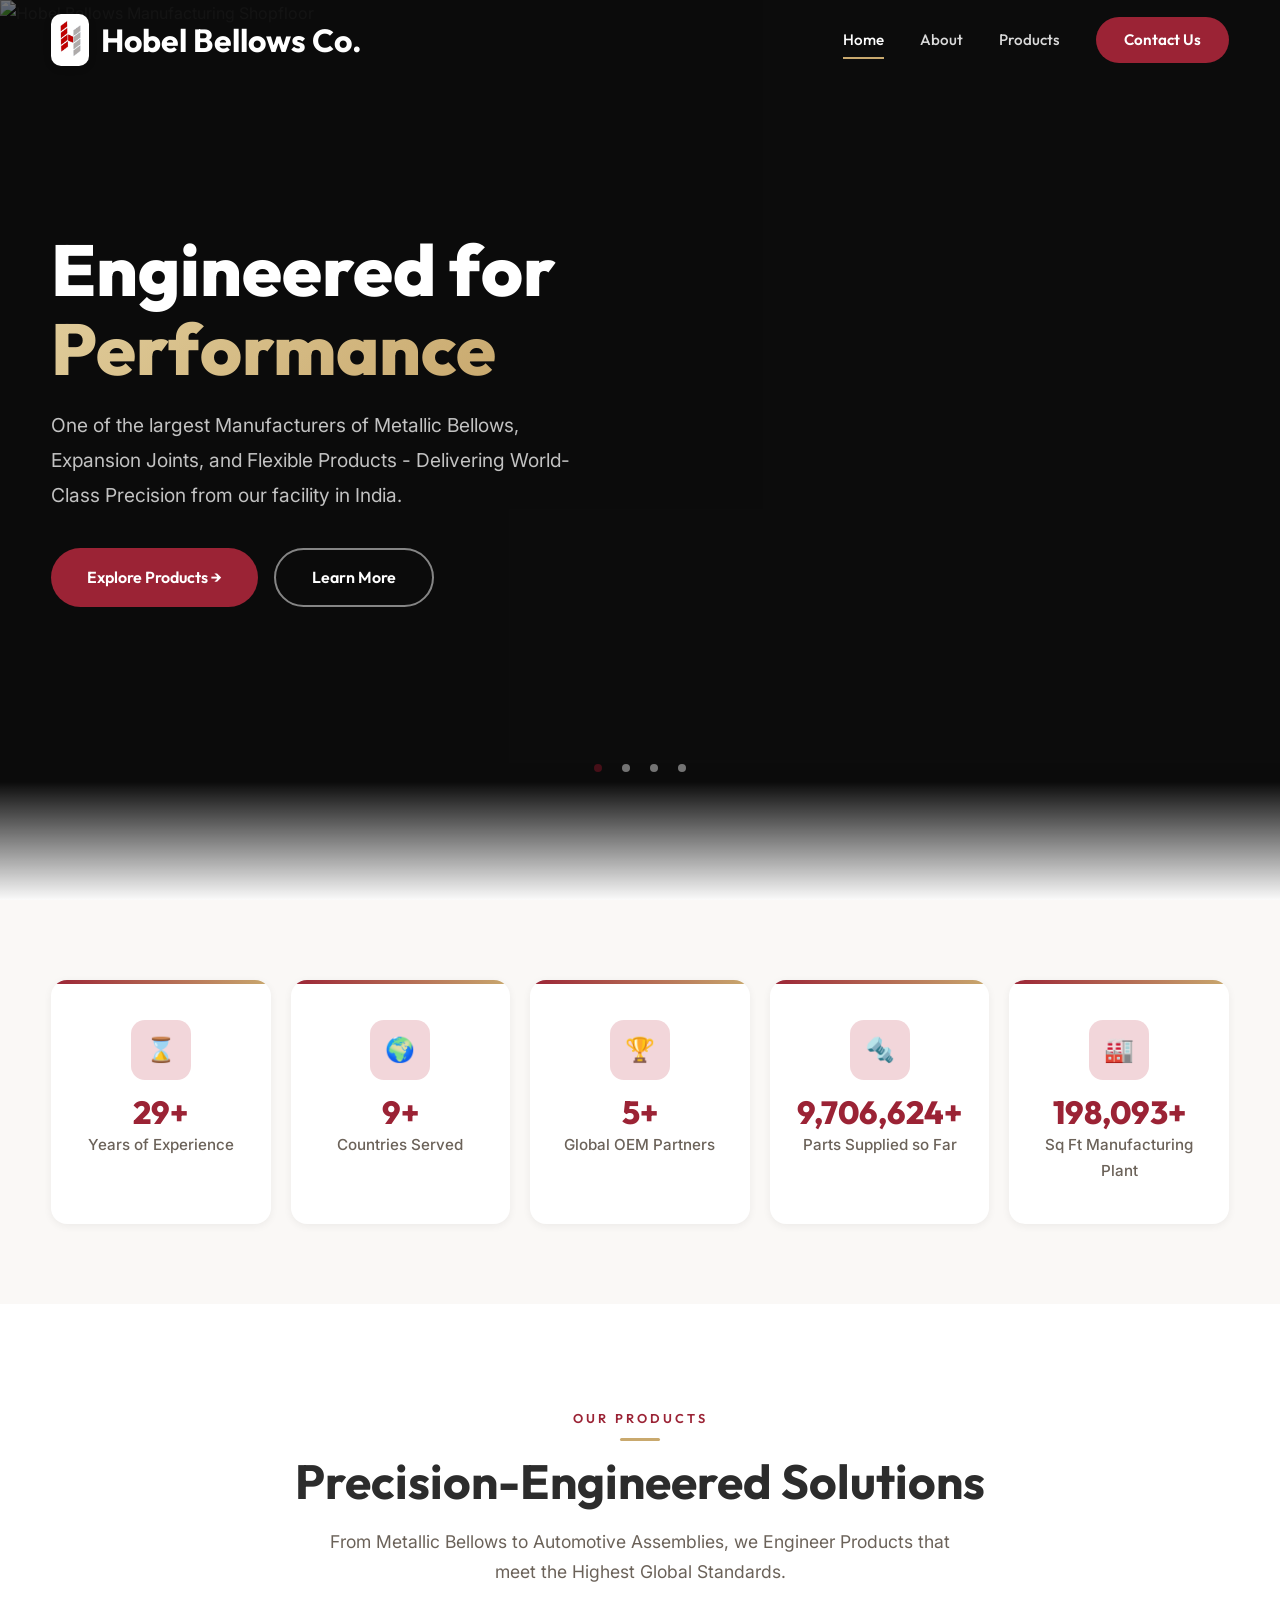
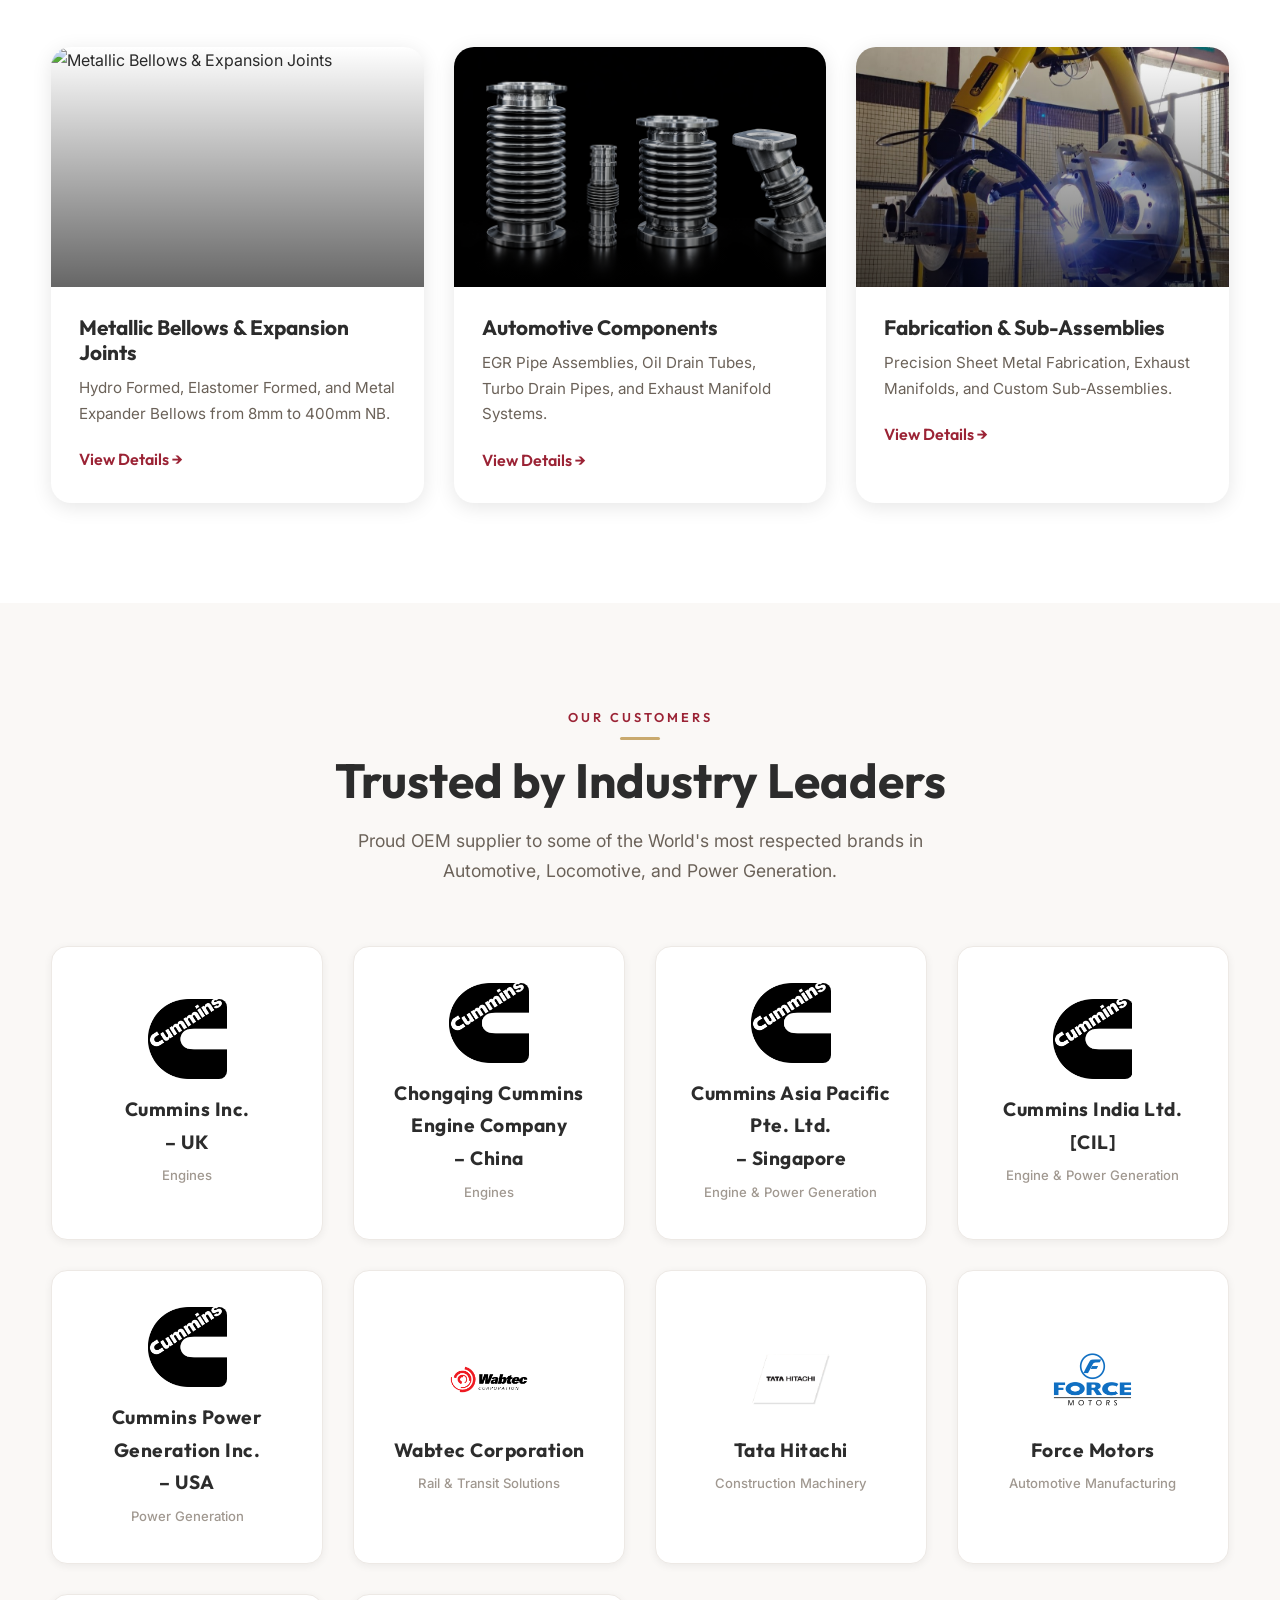
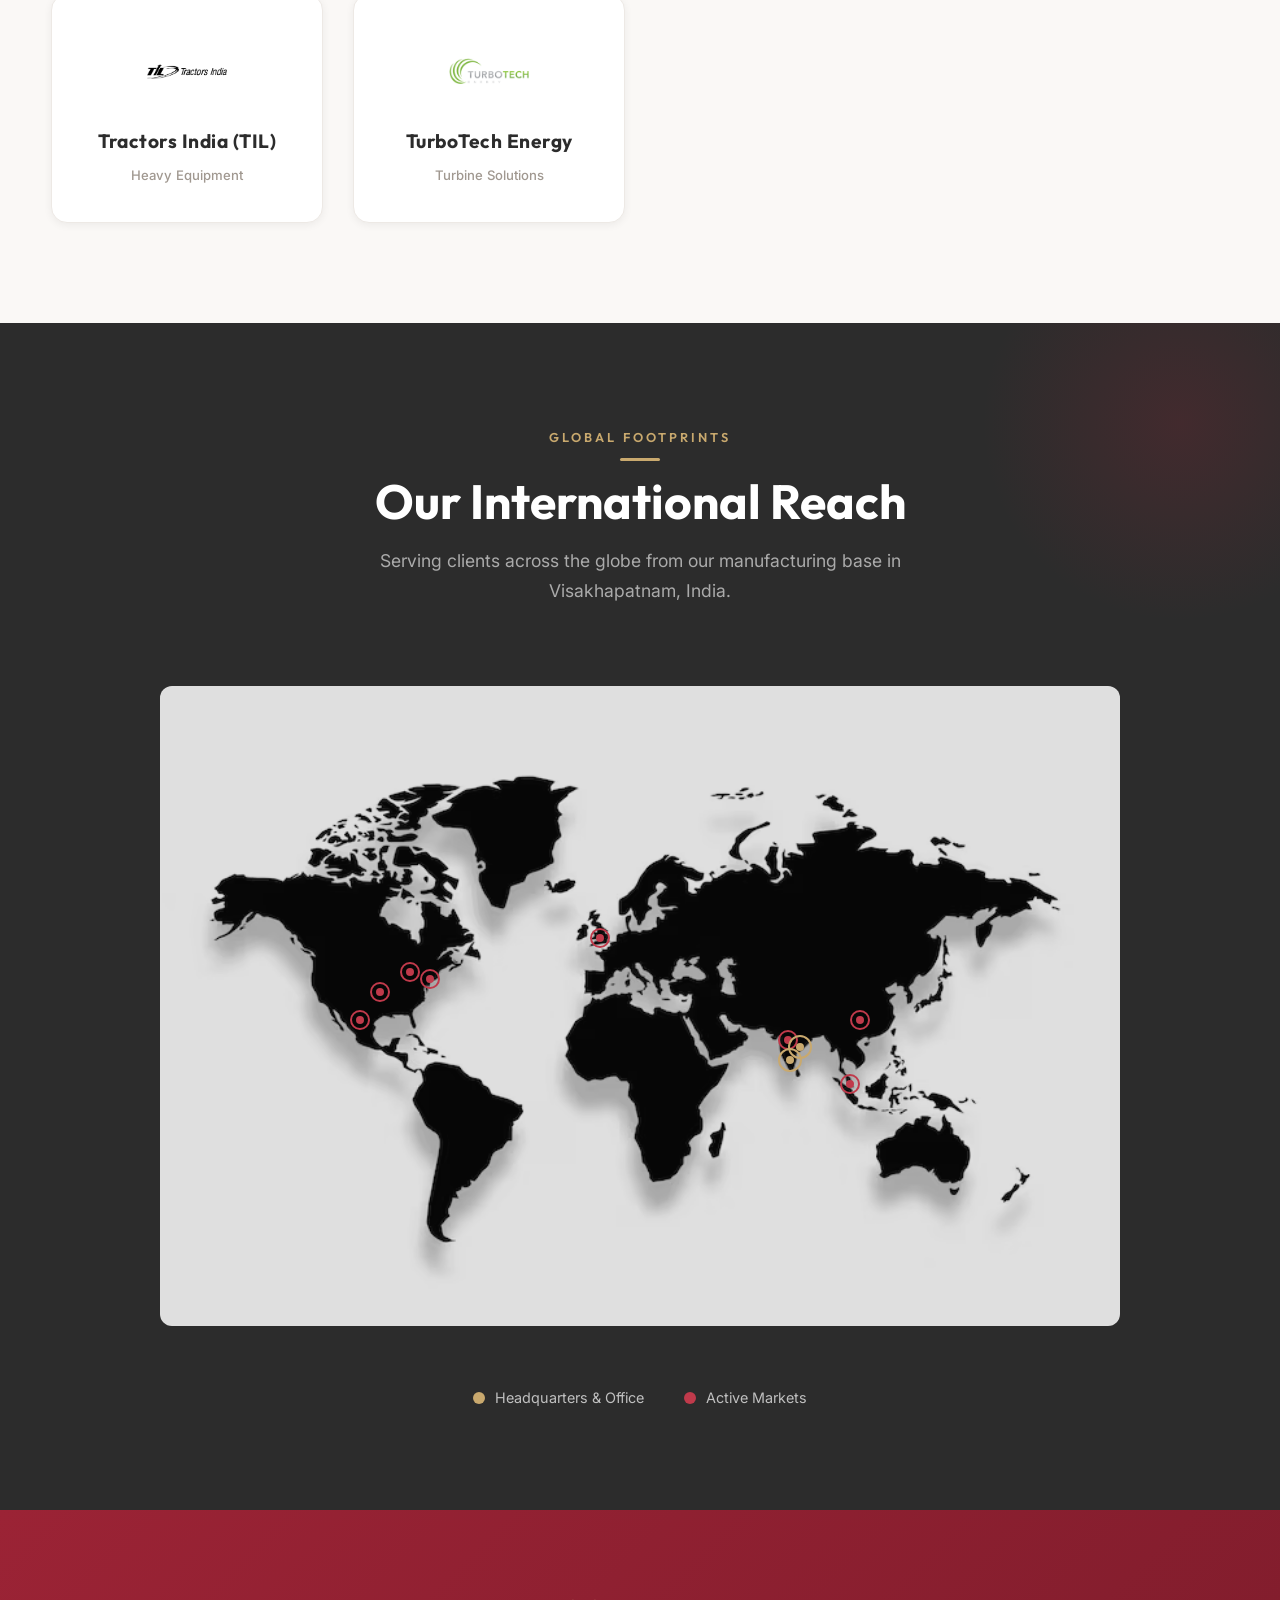
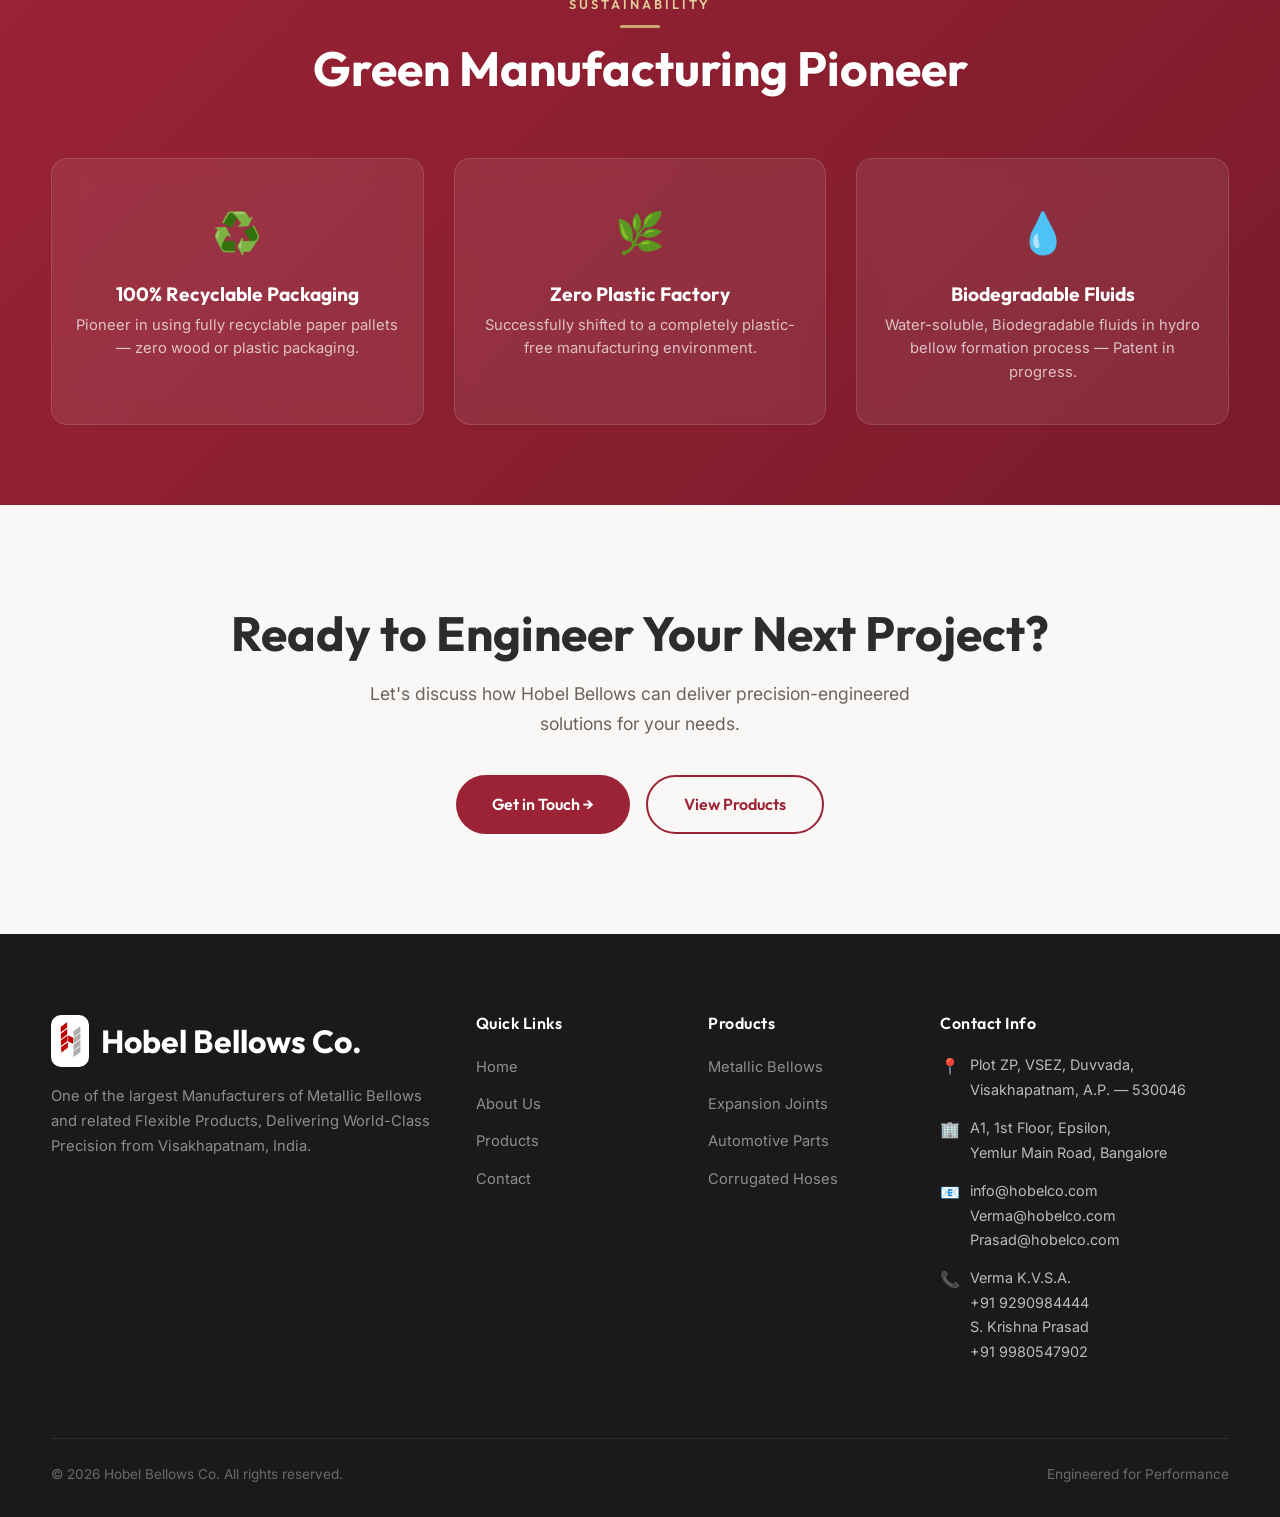
==== commit 36183a1c: "updated website content" ====
--- a/index.html
+++ b/index.html
@@ -52,22 +52,22 @@
                         <img src="images/RB6.JPG" class="hero-media Arm" alt="Fanuc Robotic Welding Arm">
                     </div>
 
-                    <!-- Slide 3 : Bellows -->
-                    <div class="swiper-slide">
-                        <img src="images/ACB1.JPG" class="hero-media Bellows" alt="Metallic Bellows Products">
-                    </div>
-
-                    <!-- Slide 4 : Video 
+                    <!-- Slide 3 : Video -->
                     <div class="swiper-slide video-slide">
                         <video class="hero-video" muted playsinline preload="metadata">
-                            <source src="videos/bellows.mp4" type="video/mp4">
+                            <source src="videos/DroneShot2.mp4" type="video/mp4">
                         </video>
+                    </div>
+
+                    <!-- Slide 4 : Bellows -->
+                    <div class="swiper-slide">
+                        <img src="images/ACB6.JPG" class="hero-media Bellows" alt="Metallic Bellows Products">
+                    </div>
+
+                    <!-- Slide 5 : CMM 
+                    <div class="swiper-slide">
+                        <img src="images/CMM2.JPG" class="hero-media CMM" alt="Carl Zeiss CMM Precision Measurement">
                     </div>-->
-
-                    <!-- Slide 5 : CMM -->
-                    <div class="swiper-slide">
-                        <img src="images/CMM1.JPG" class="hero-media CMM" alt="Carl Zeiss CMM Precision Measurement">
-                    </div>
 
                 </div>
 
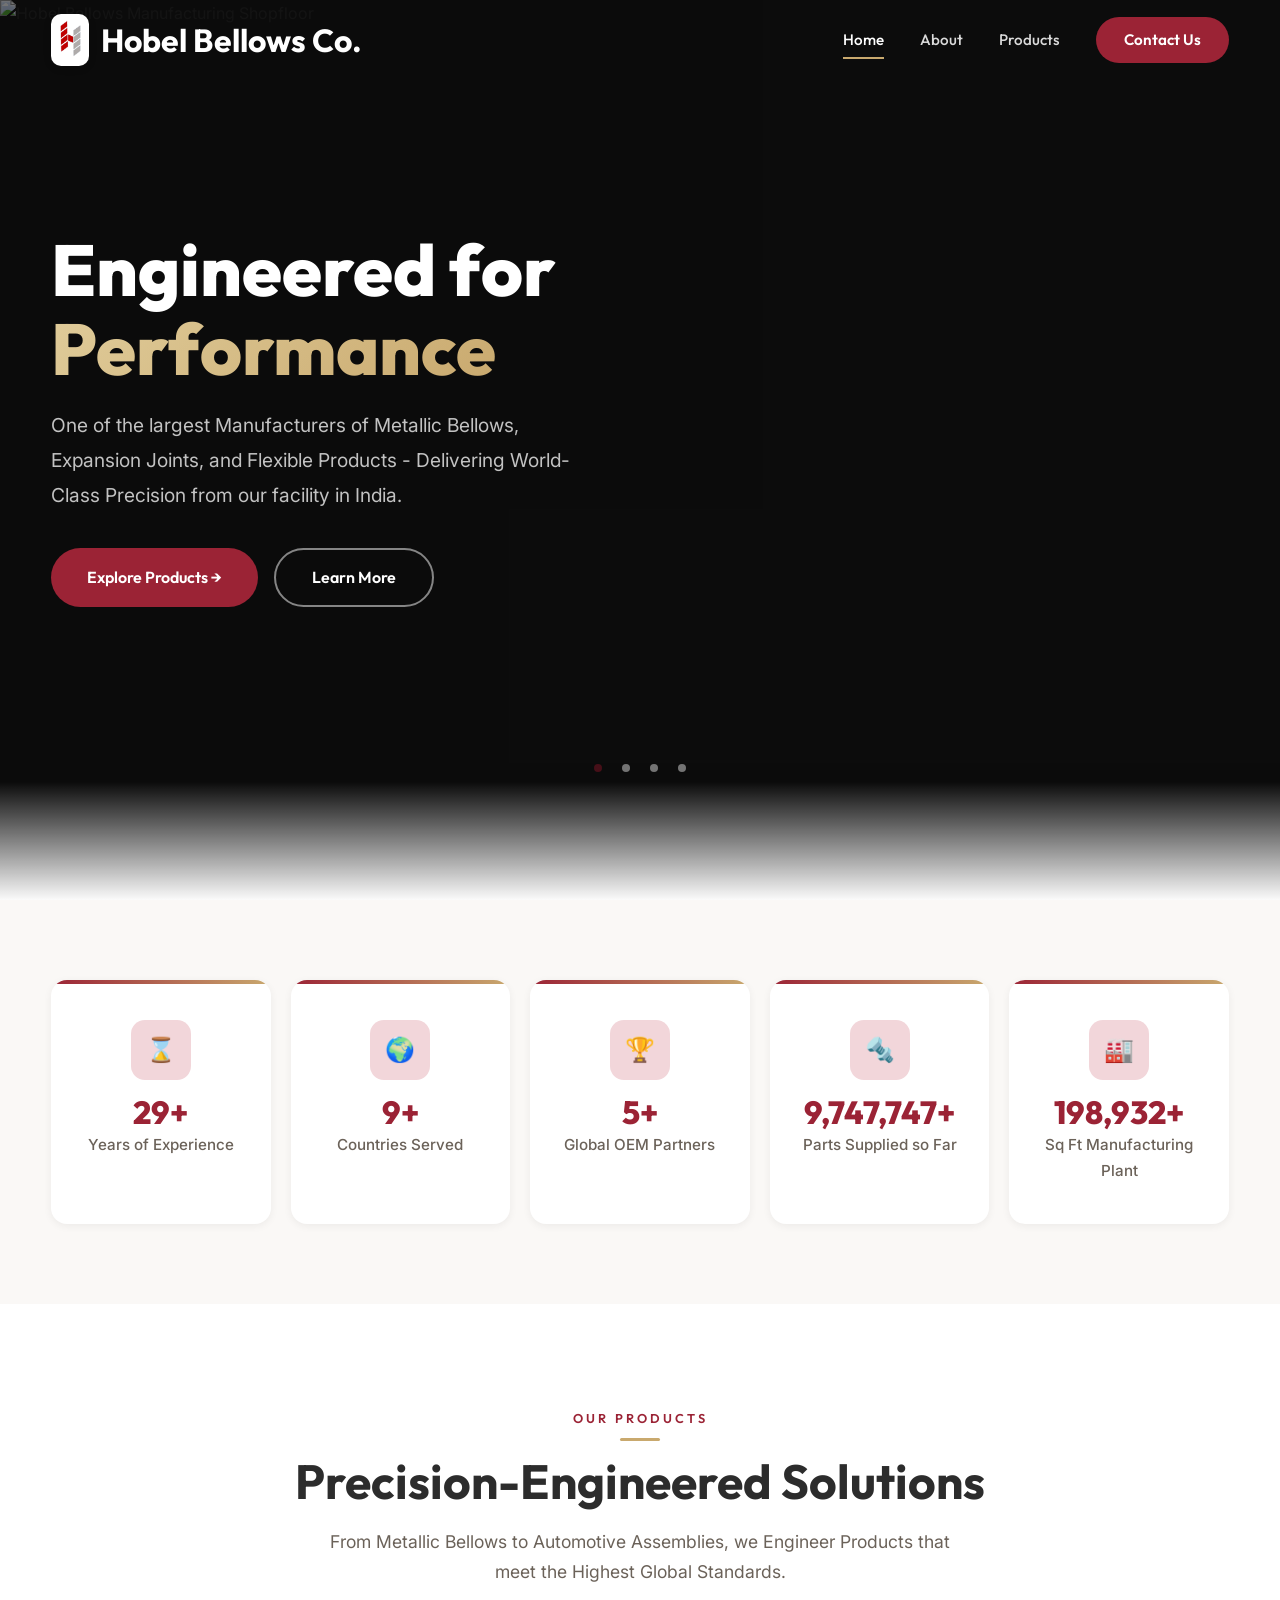
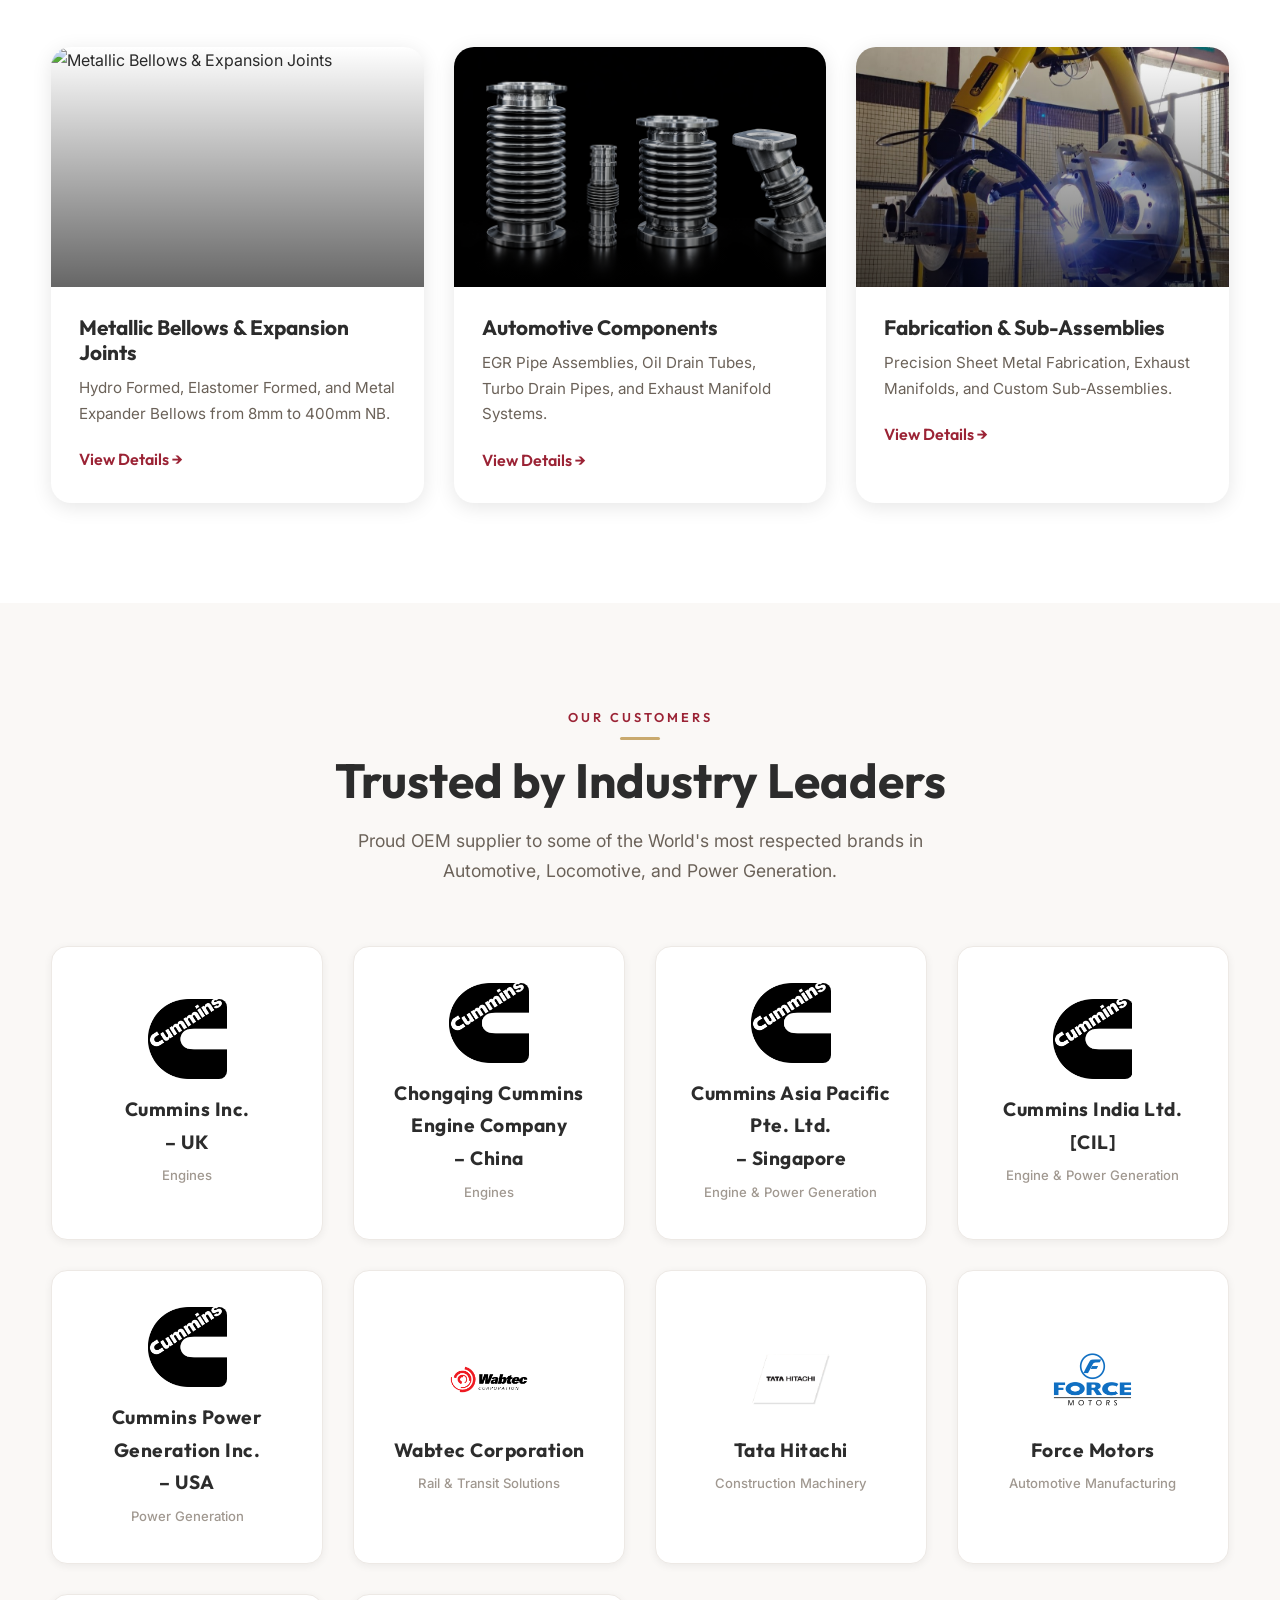
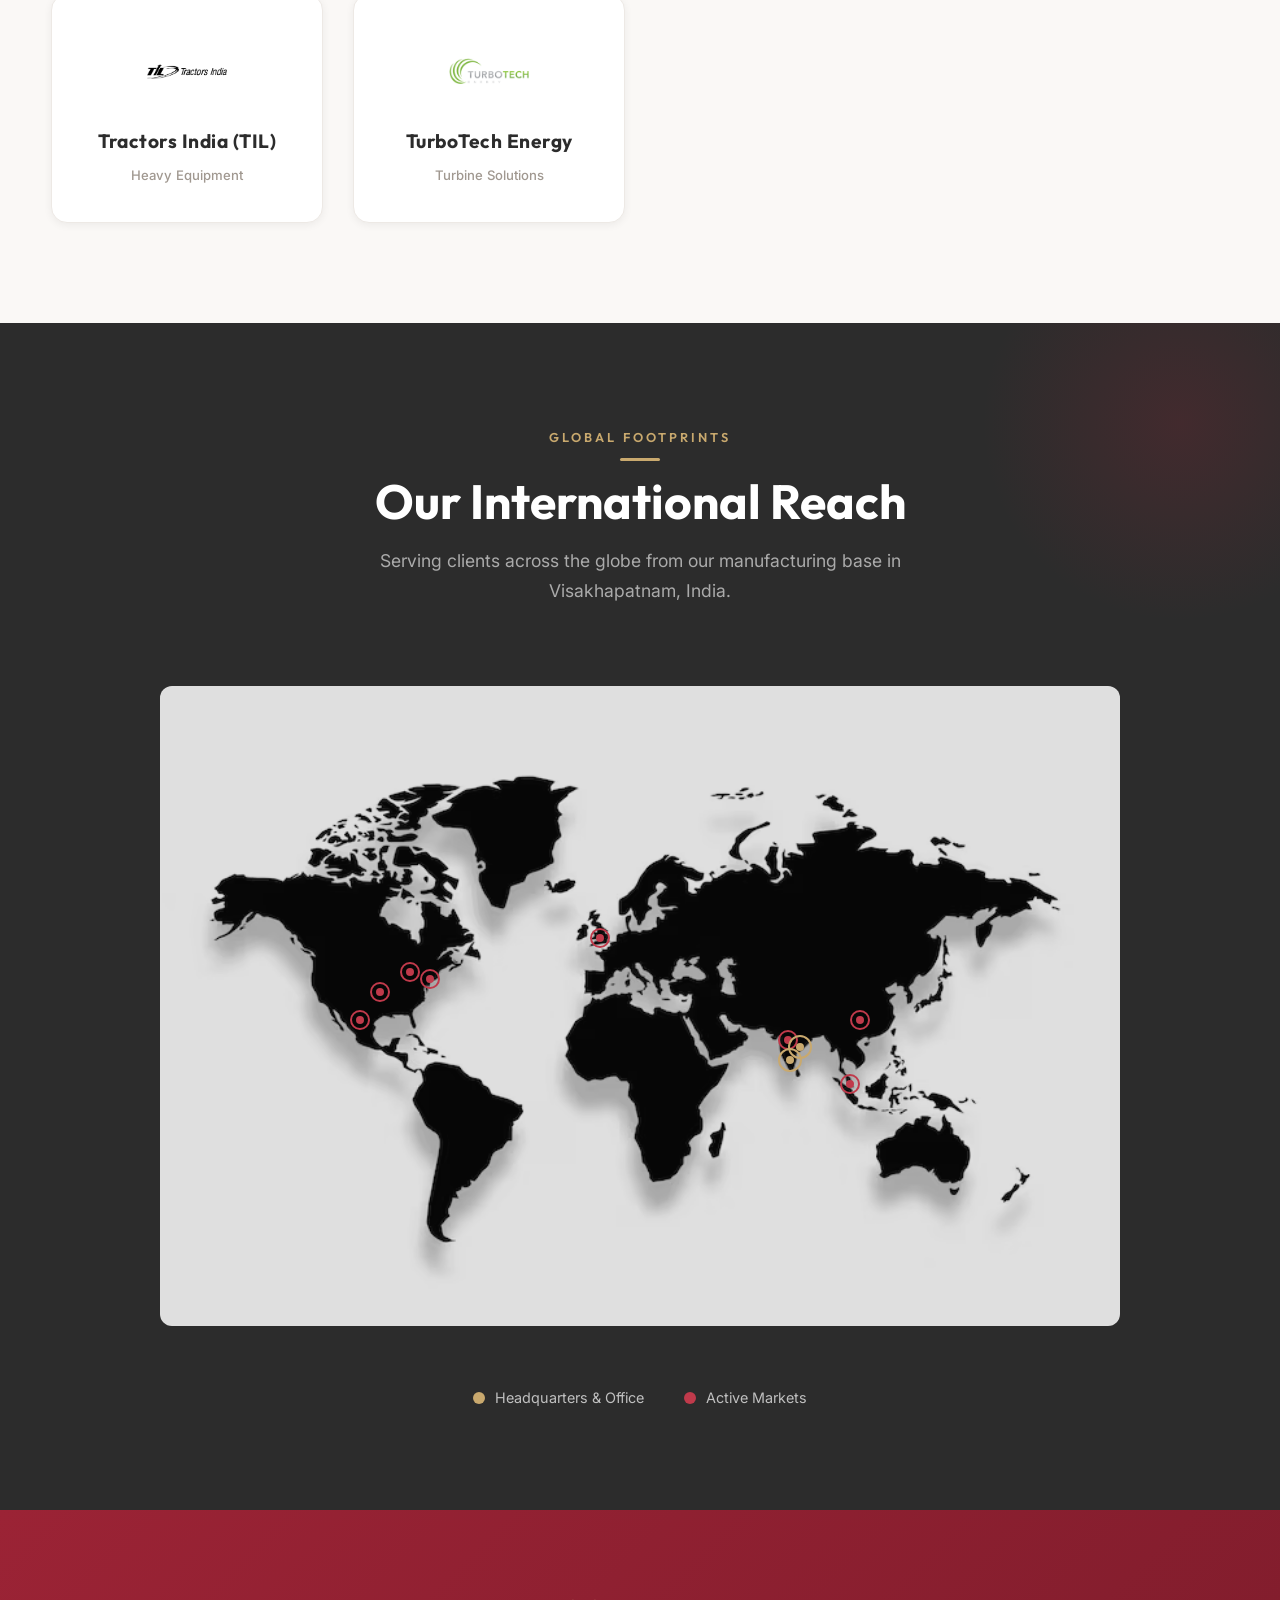
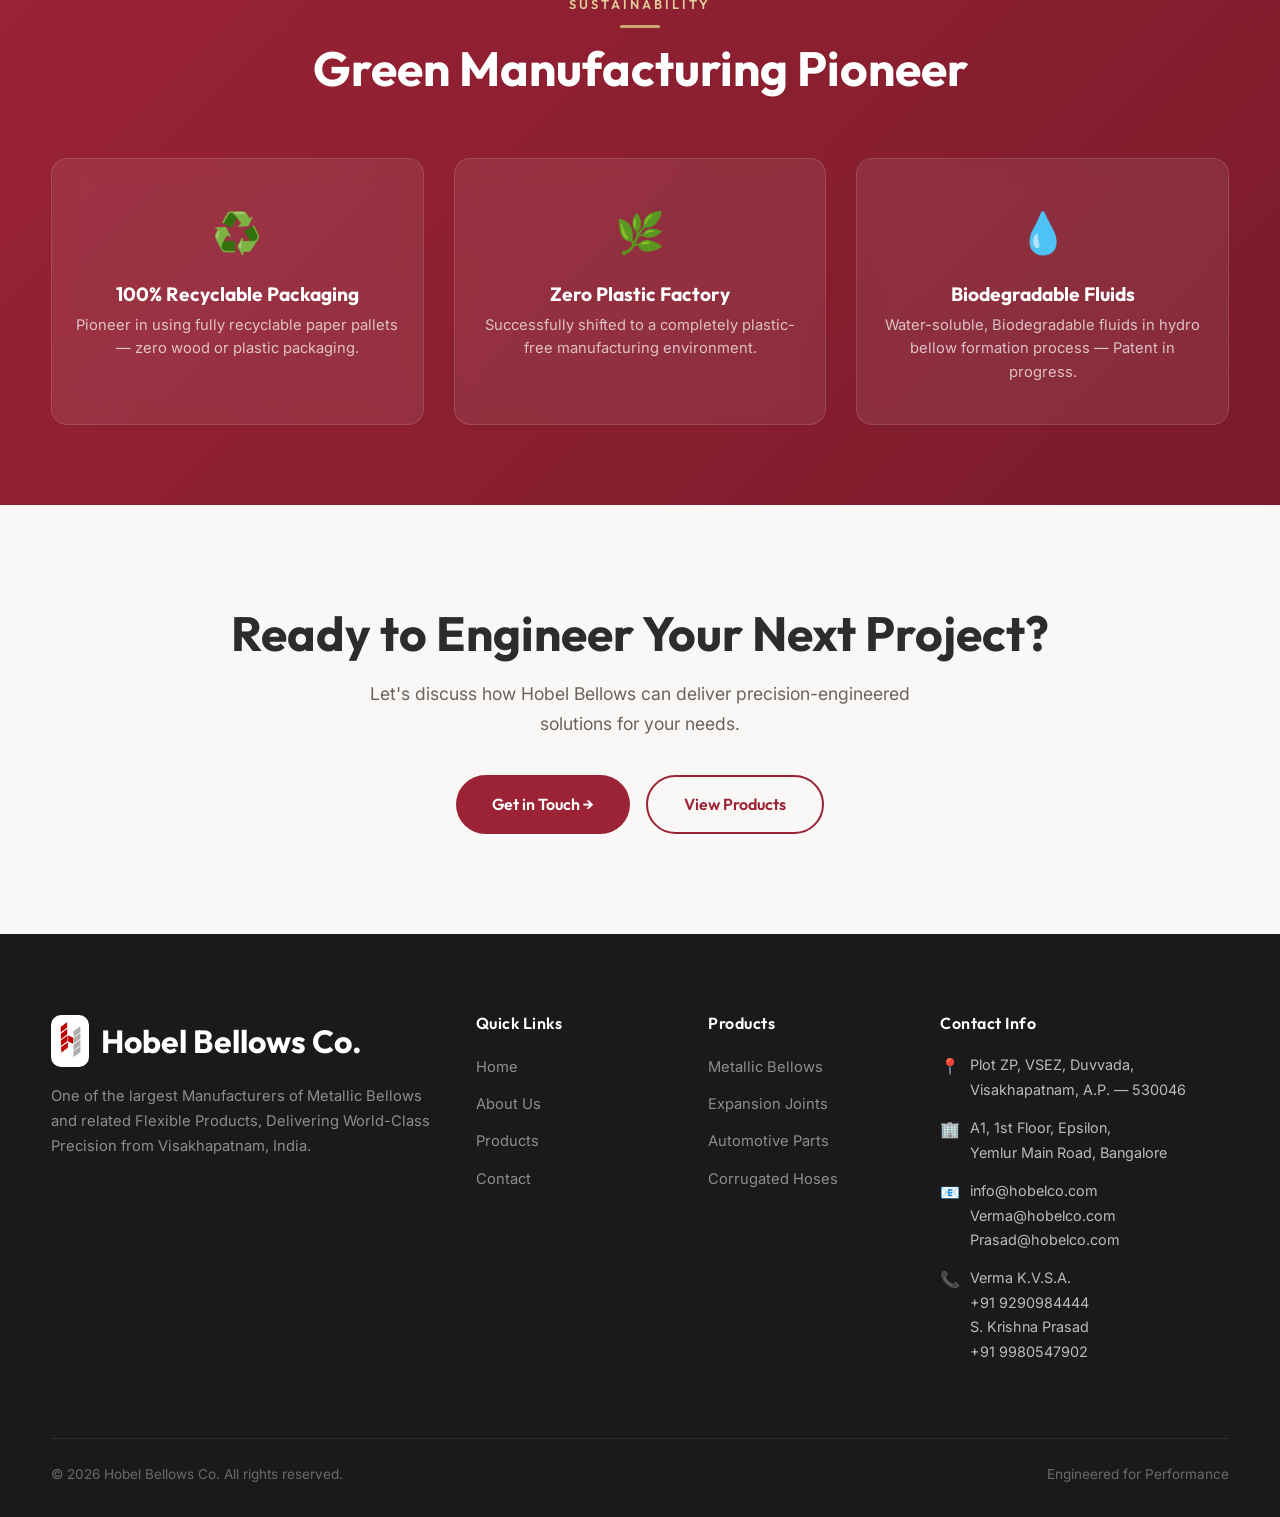
==== commit 82bf2a60: "updated hero video" ====
--- a/index.html
+++ b/index.html
@@ -55,7 +55,7 @@
                     <!-- Slide 3 : Video -->
                     <div class="swiper-slide video-slide">
                         <video class="hero-video" muted playsinline preload="metadata">
-                            <source src="videos/DroneShot2.mp4" type="video/mp4">
+                            <source src="videos/DroneShot1.mp4" type="video/mp4">
                         </video>
                     </div>
 
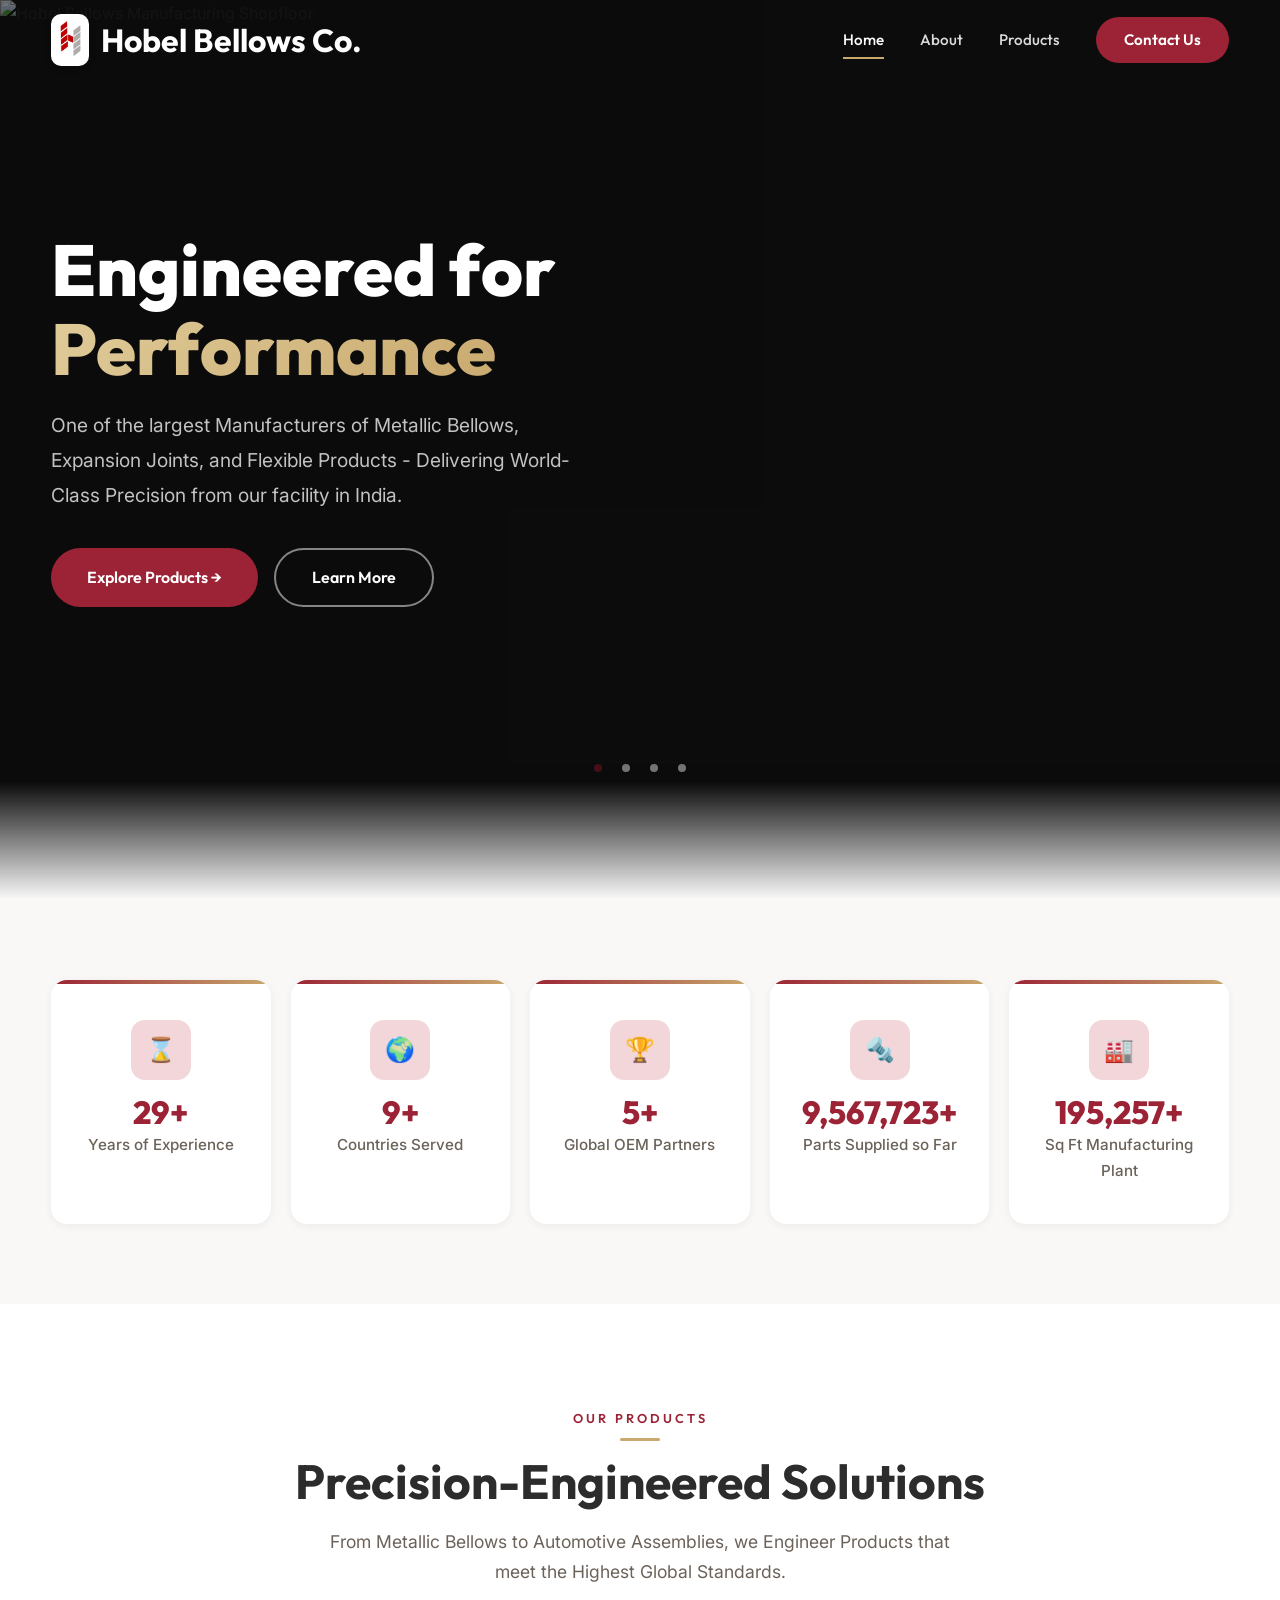
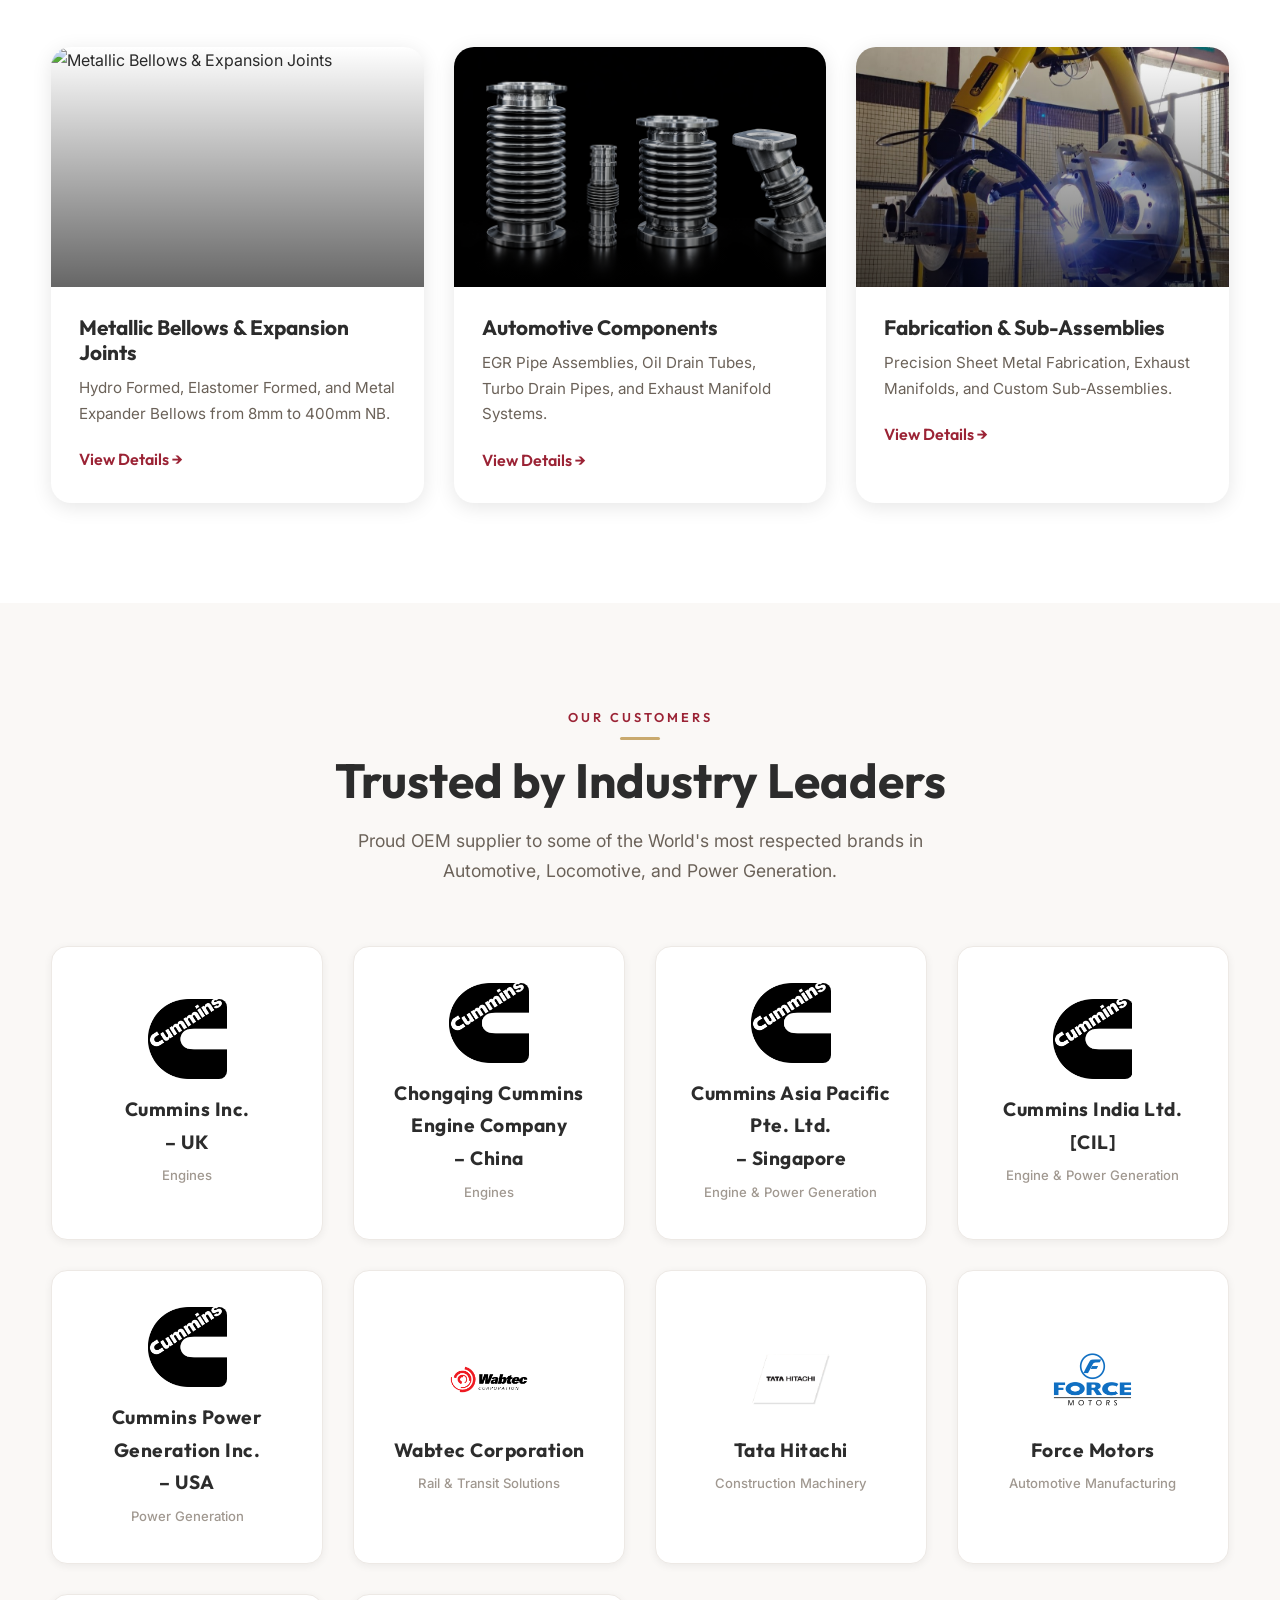
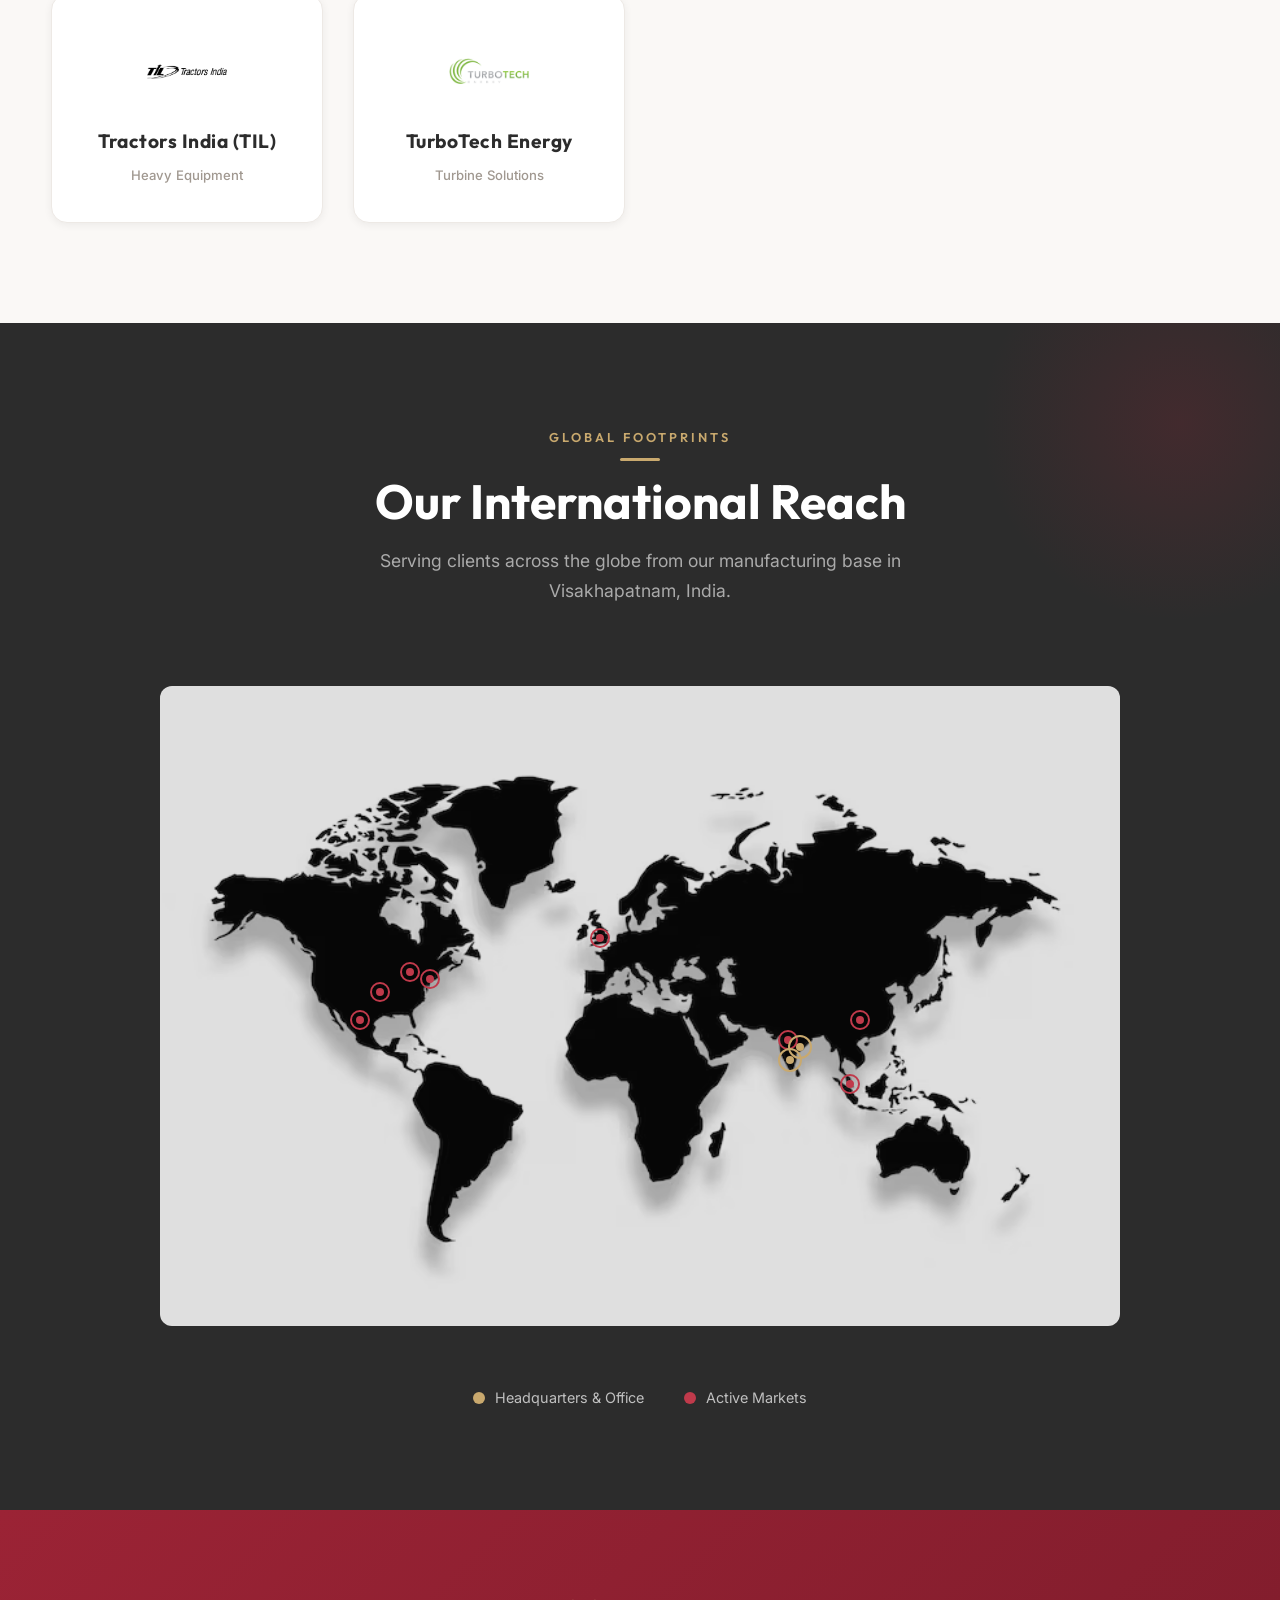
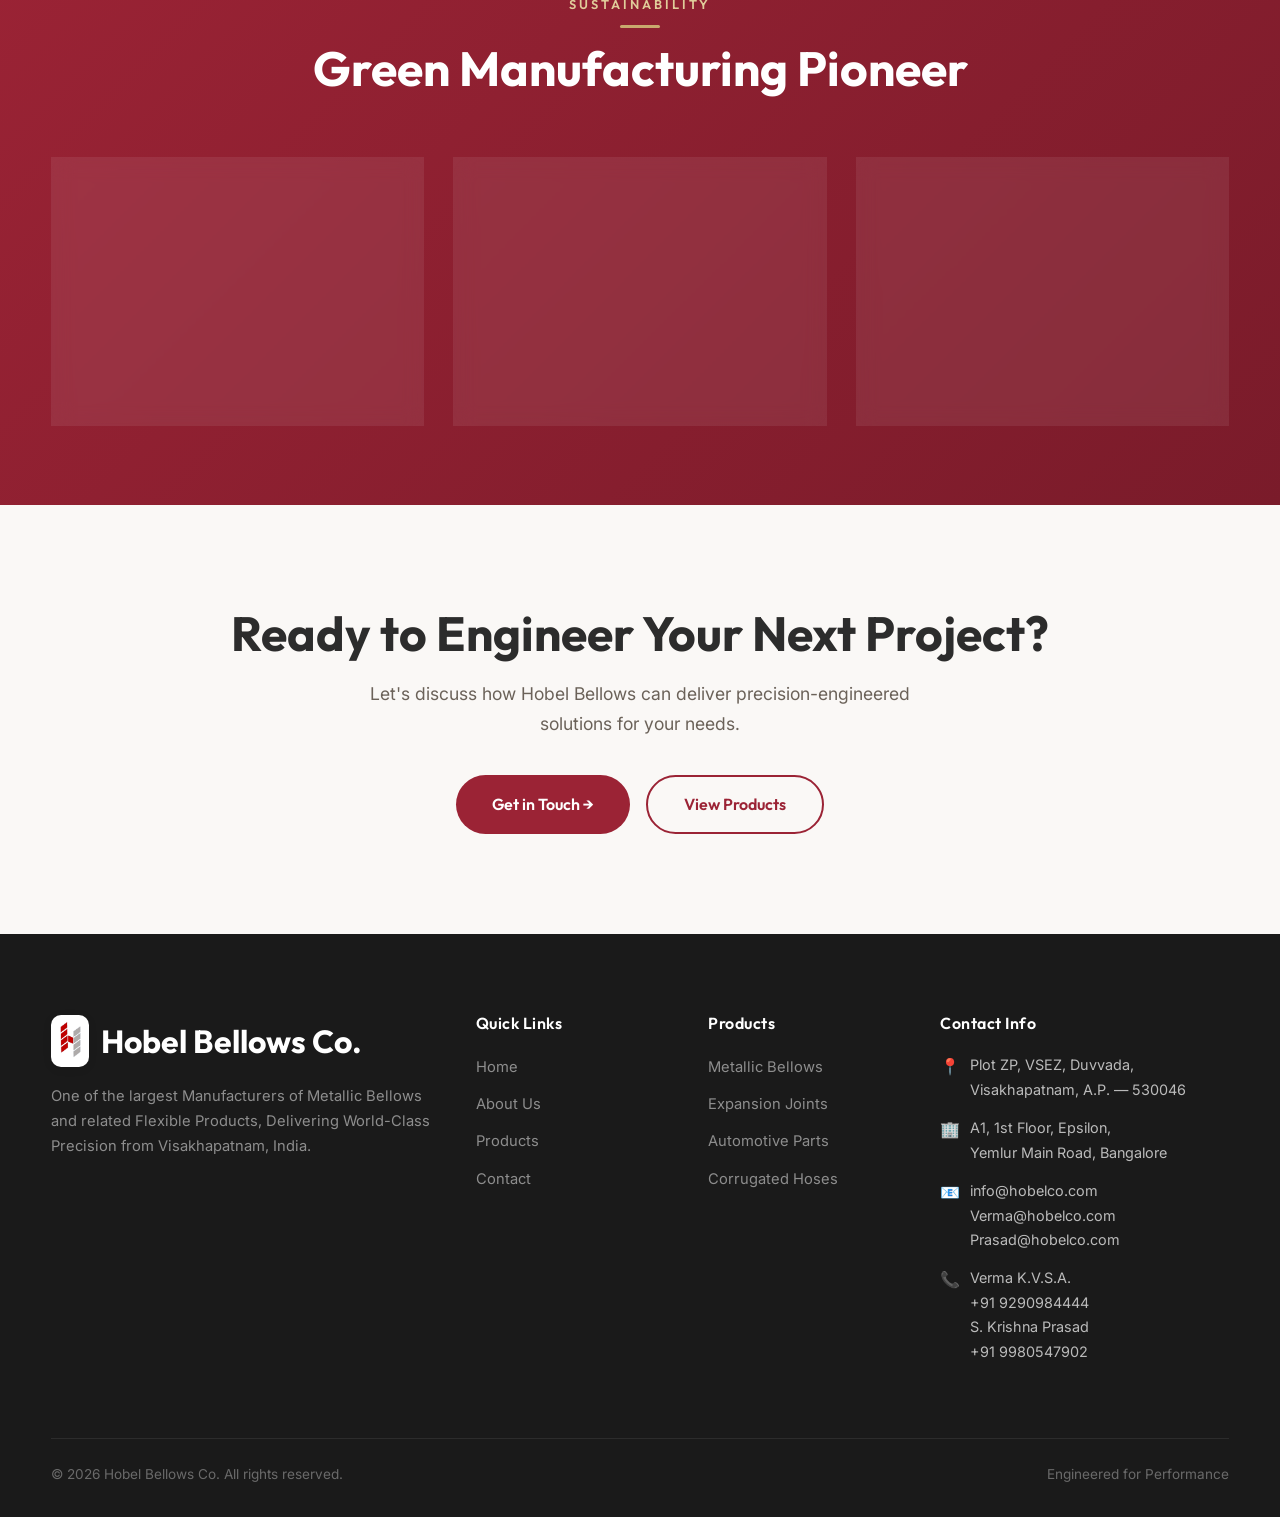
==== commit 975a01ec: "revised website content" ====
--- a/index.html
+++ b/index.html
@@ -52,22 +52,22 @@
                         <img src="images/RB6.JPG" class="hero-media Arm" alt="Fanuc Robotic Welding Arm">
                     </div>
 
-                    <!-- Slide 3 : Video -->
+                    <!-- Slide 3 : Video 
                     <div class="swiper-slide video-slide">
                         <video class="hero-video" muted playsinline preload="metadata">
                             <source src="videos/DroneShot1.mp4" type="video/mp4">
                         </video>
-                    </div>
+                    </div> -->
 
                     <!-- Slide 4 : Bellows -->
                     <div class="swiper-slide">
                         <img src="images/ACB6.JPG" class="hero-media Bellows" alt="Metallic Bellows Products">
                     </div>
 
-                    <!-- Slide 5 : CMM 
+                    <!-- Slide 5 : CMM -->
                     <div class="swiper-slide">
                         <img src="images/CMM2.JPG" class="hero-media CMM" alt="Carl Zeiss CMM Precision Measurement">
-                    </div>-->
+                    </div>
 
                 </div>
 
